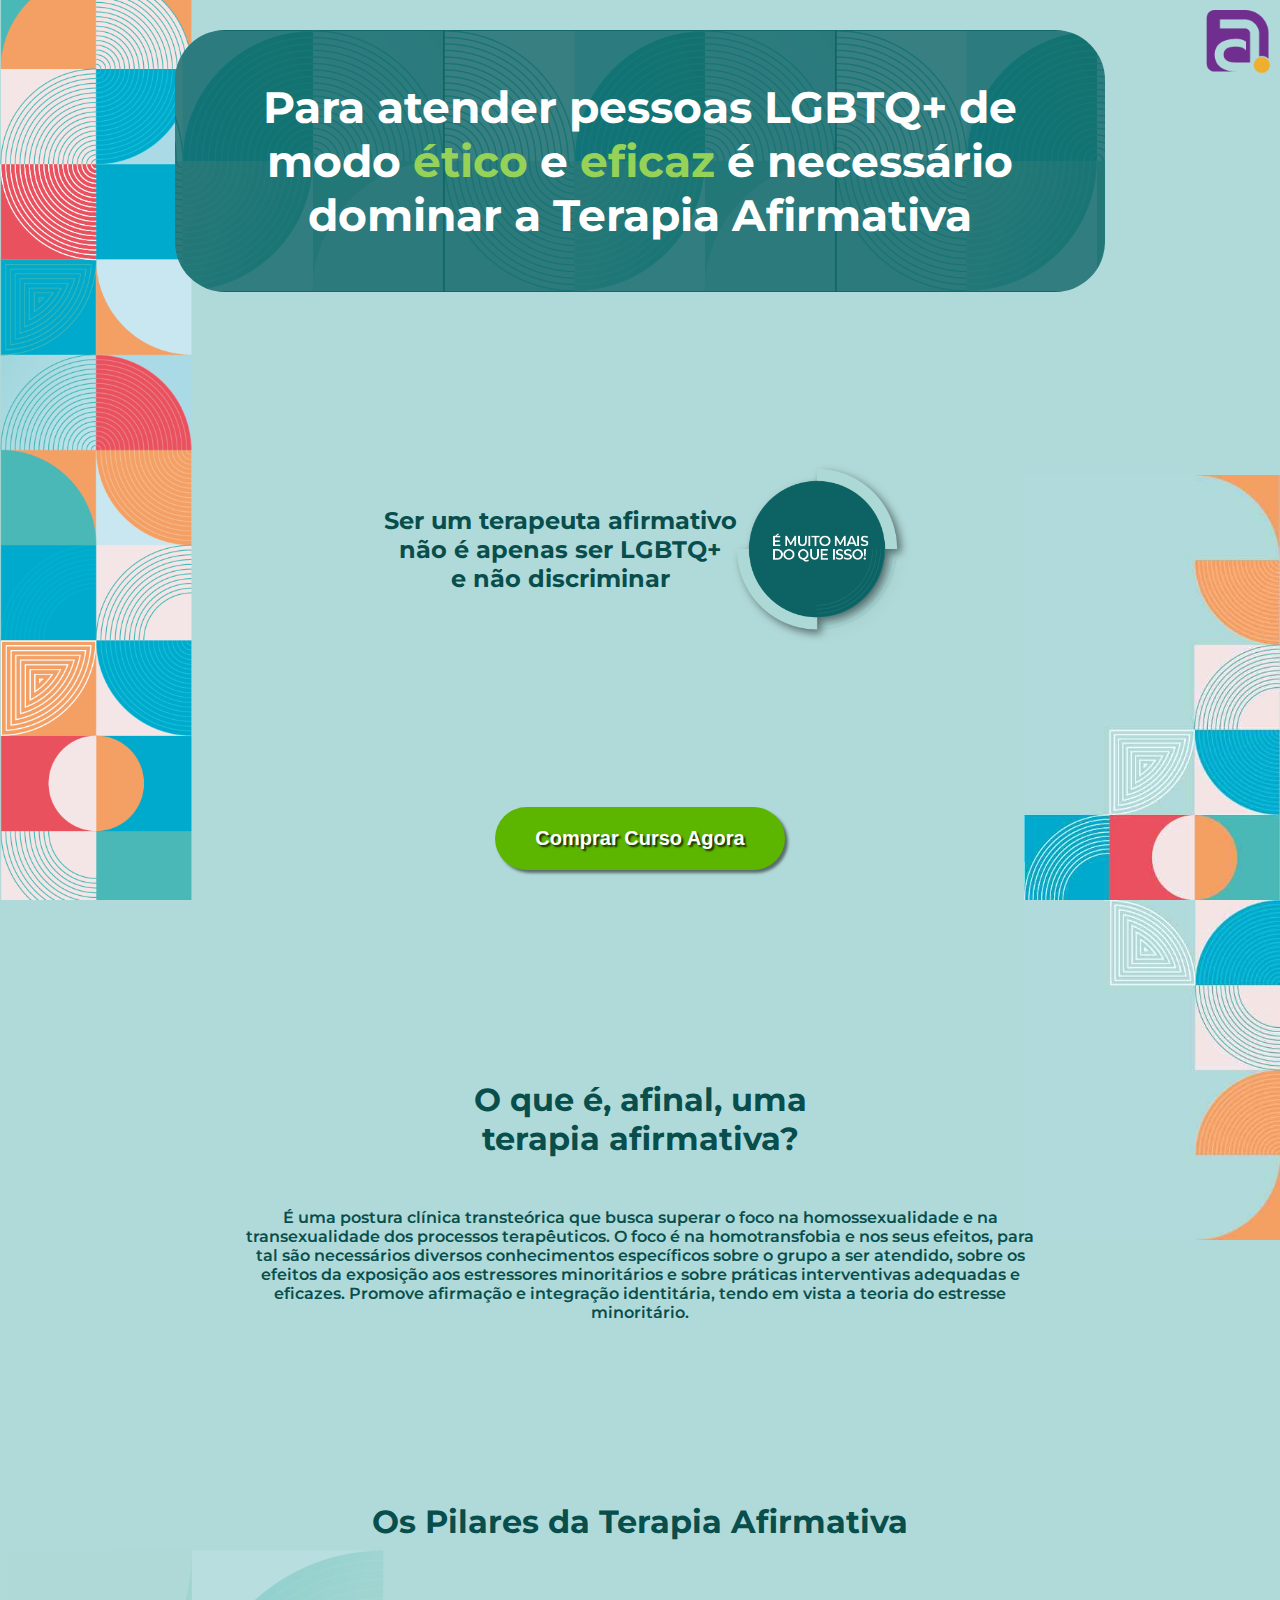
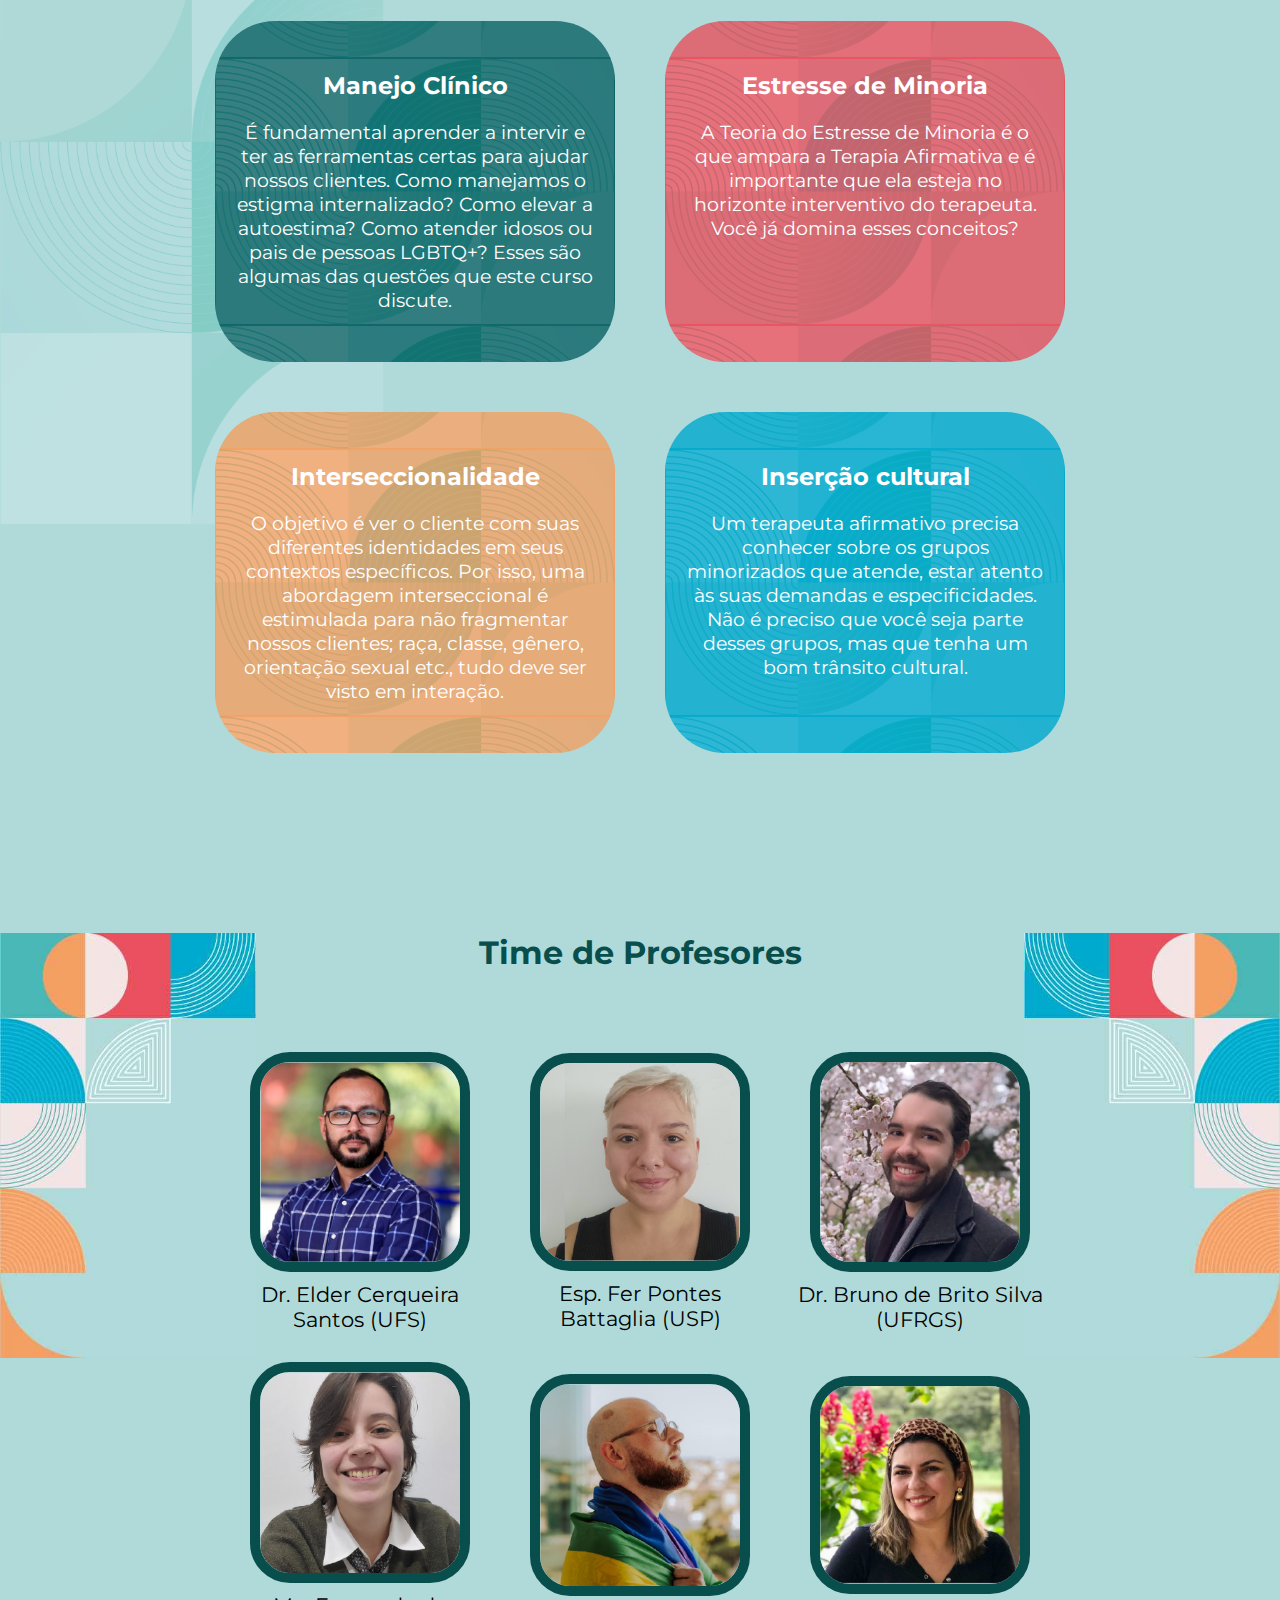
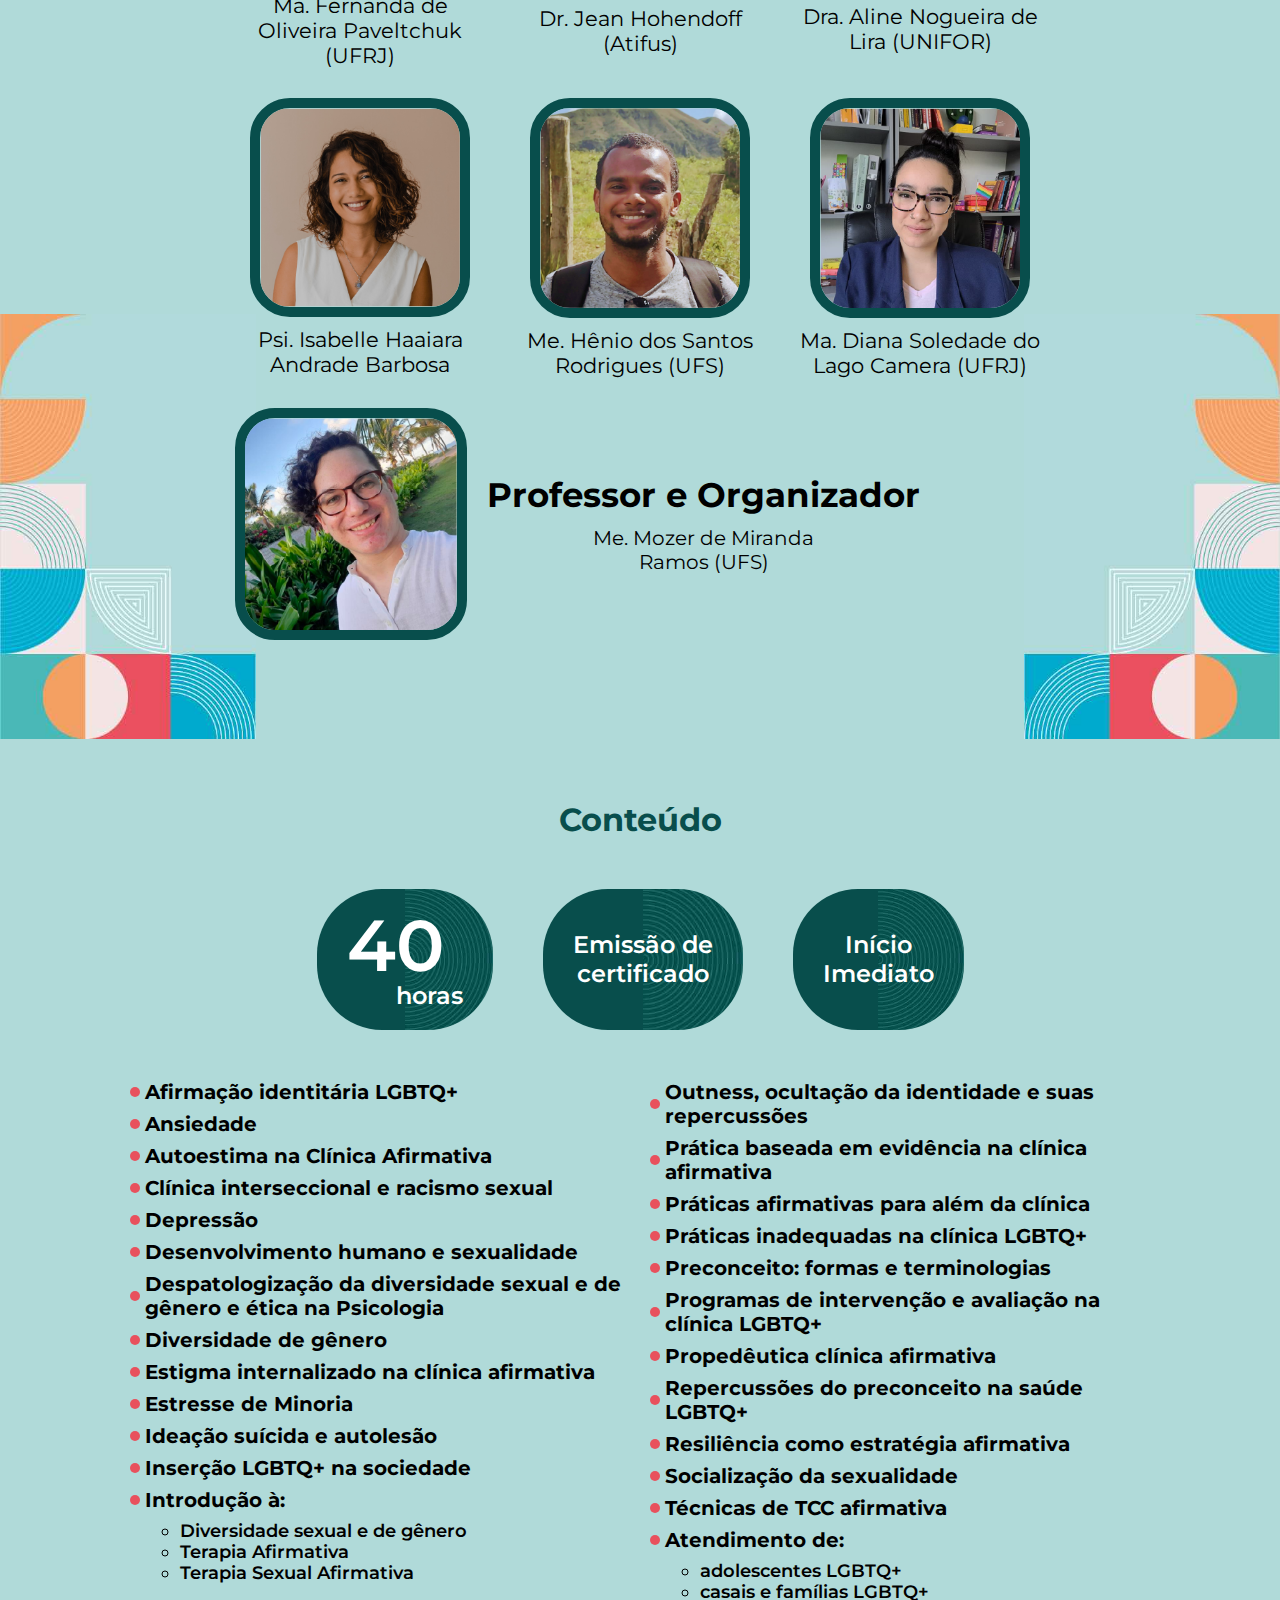
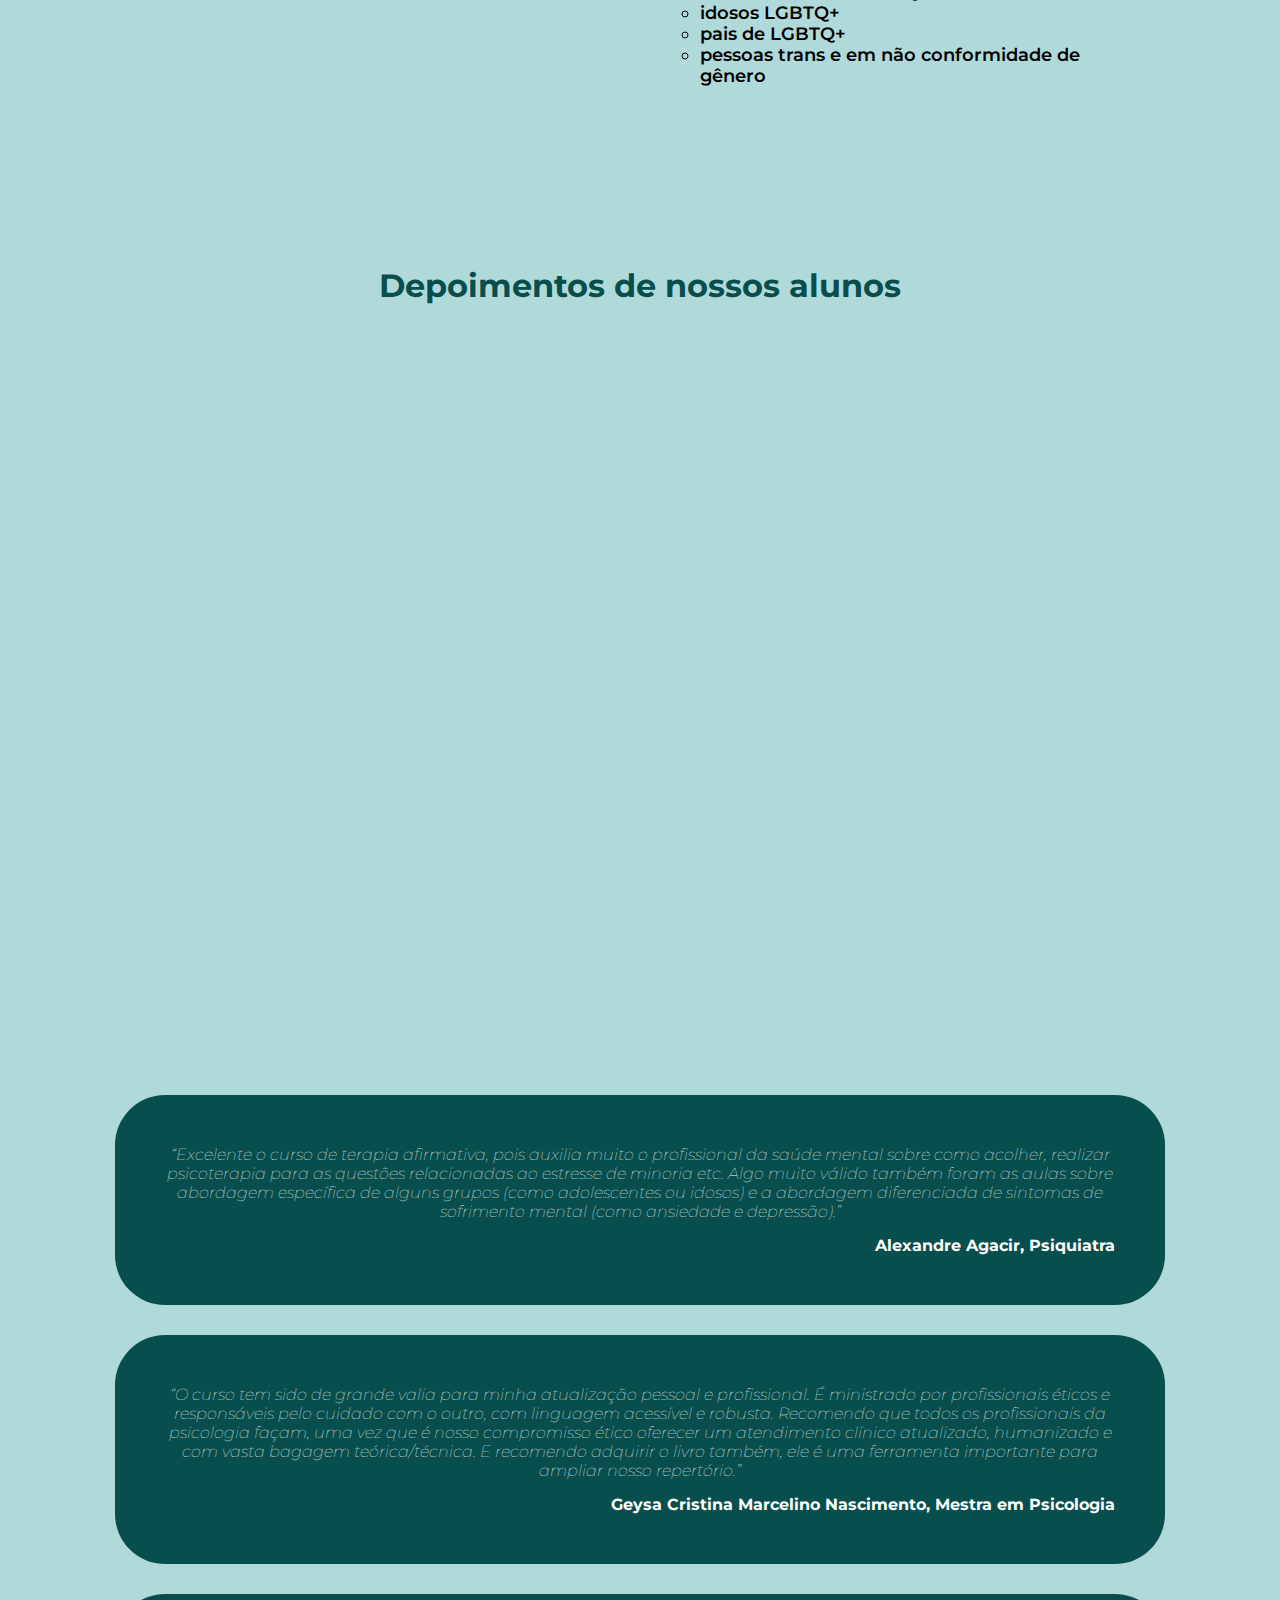
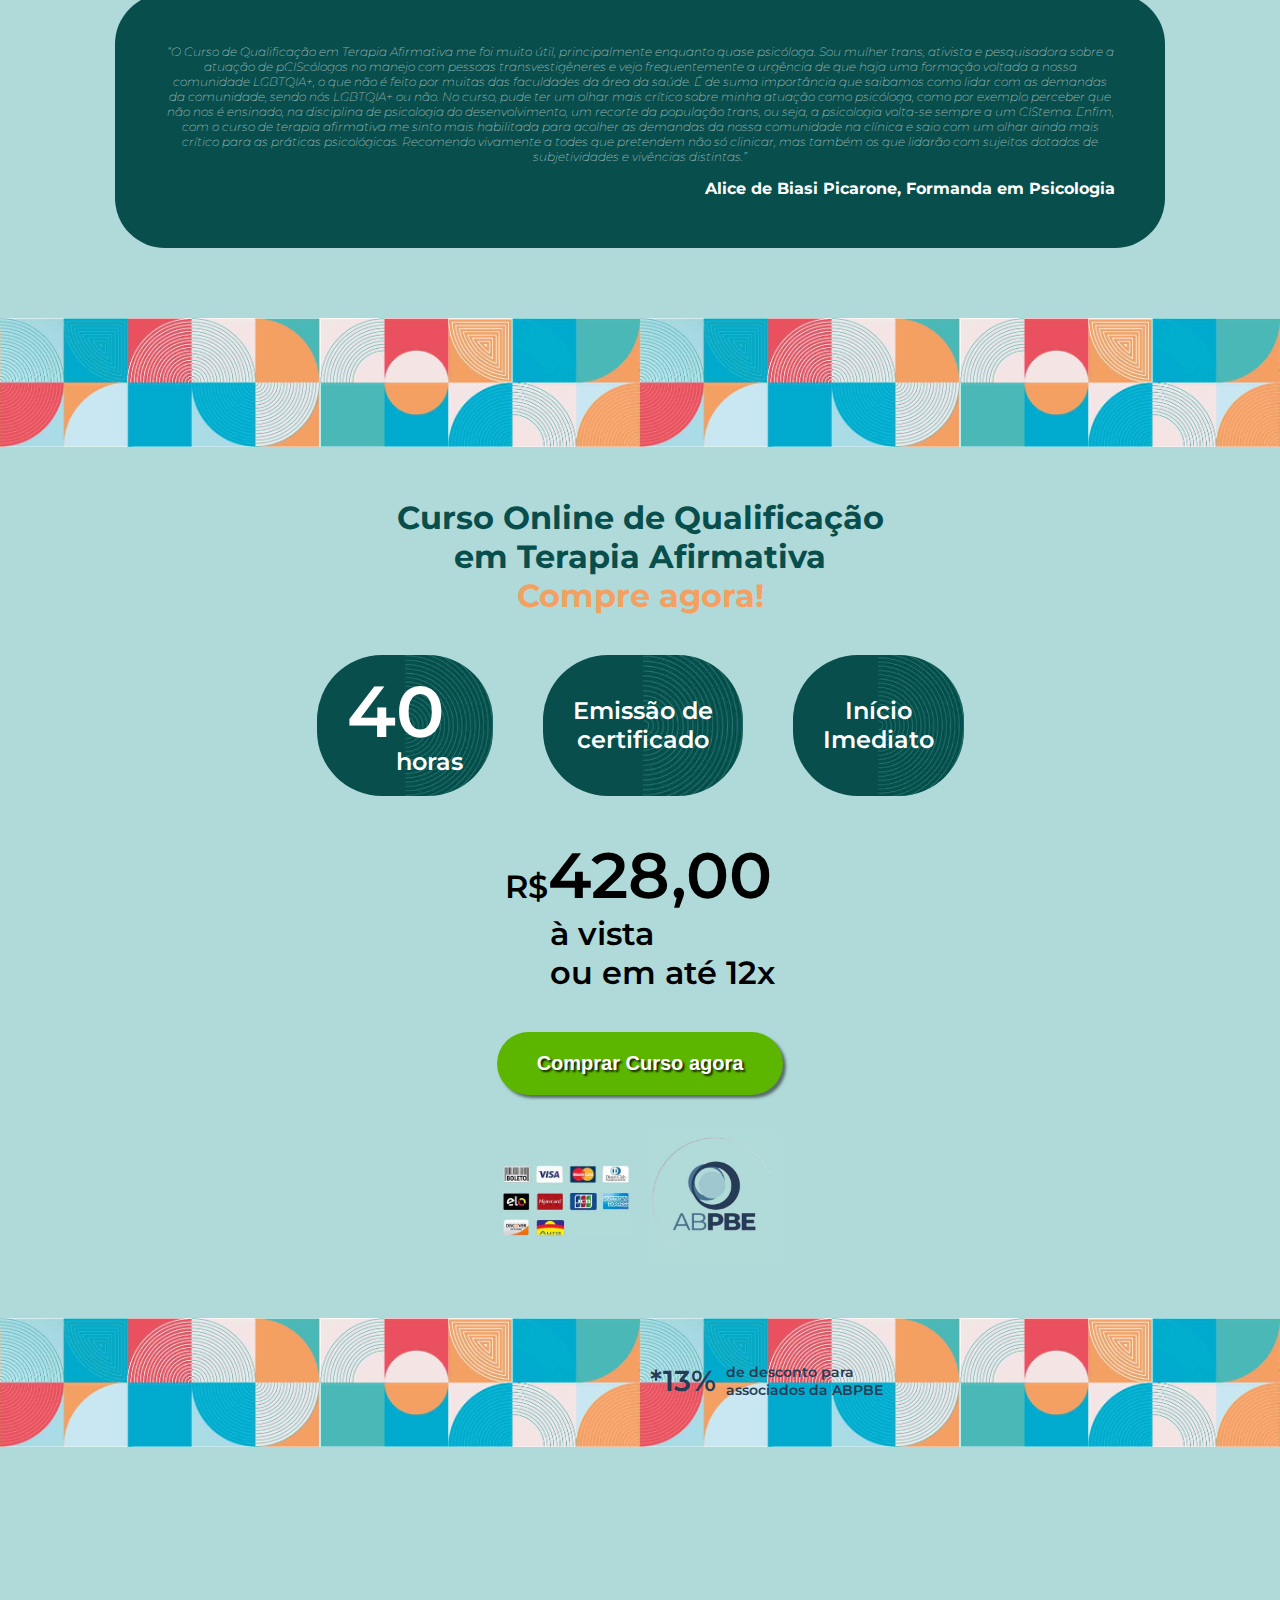
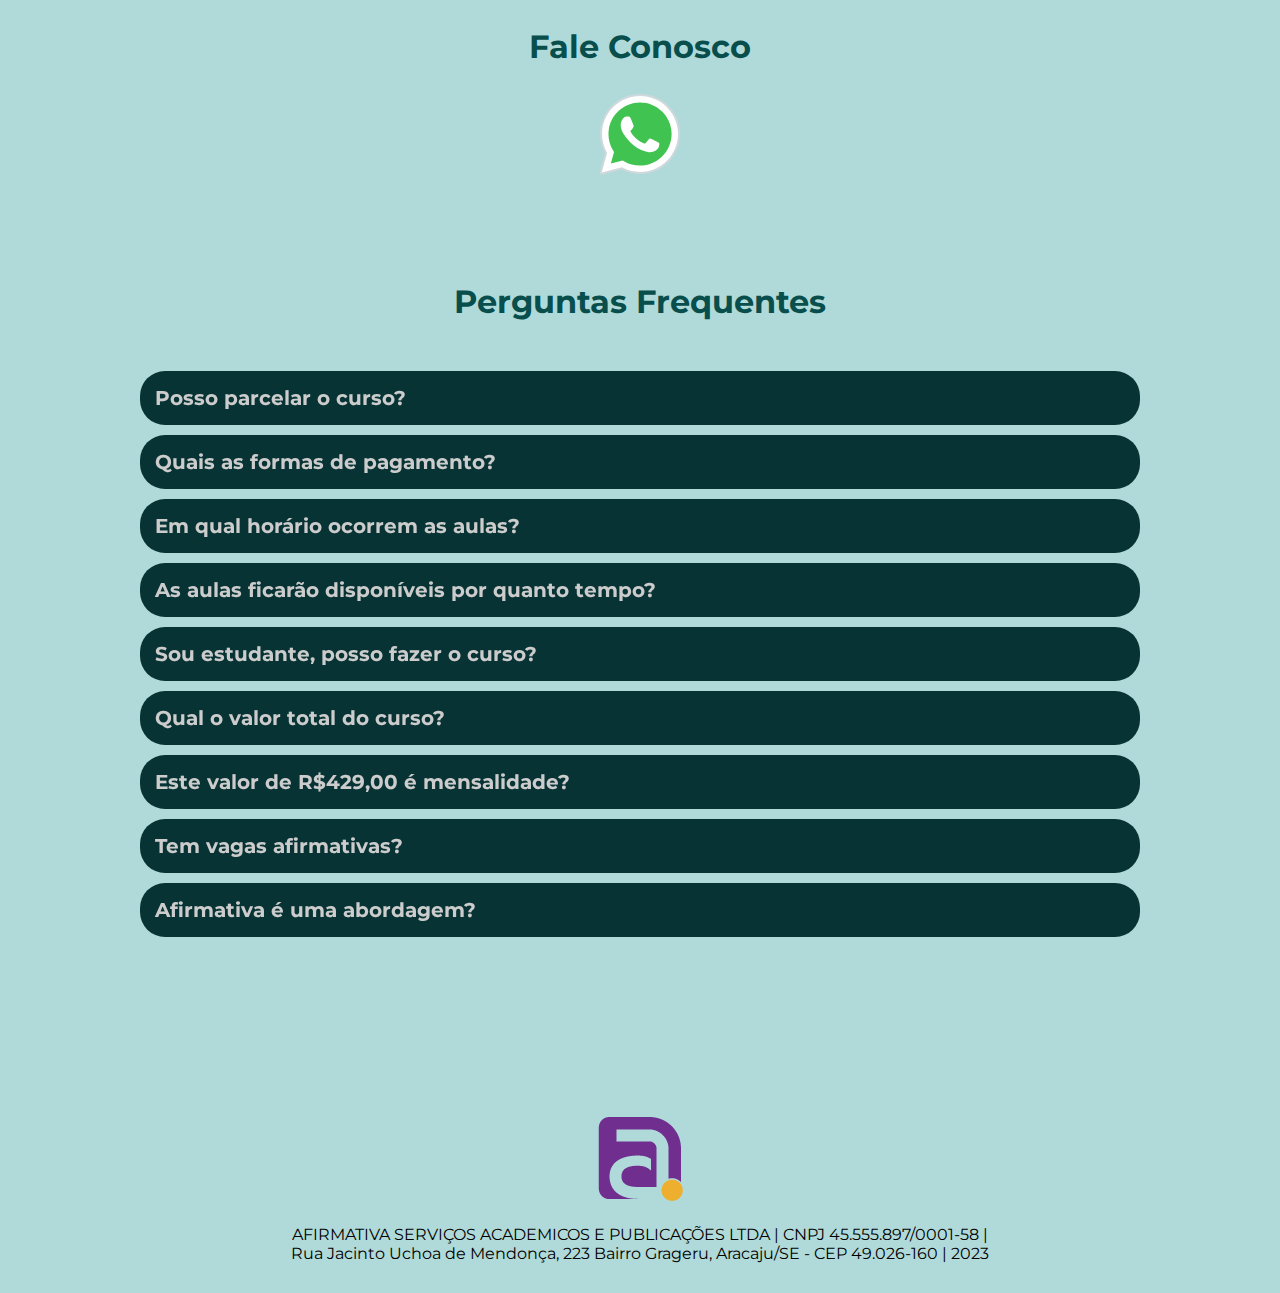
==== index.html @ 6e8caf1d "fru-frus e funcoes js" ====
<!DOCTYPE html>
<html lang="en">
<head>
    <meta charset="UTF-8">
    <meta http-equiv="X-UA-Compatible" content="IE=edge">
    <meta name="viewport" content="width=device-width, initial-scale=1.0">
    <link rel="stylesheet" href="style.css">
    <link rel="shortcut icon" href="images/logo/logo-afirmativa-roxo.png" type="image/x-icon">
    <title>Terapia Afirmativa LGBTQ+</title>
</head>
<body>
    <section id="section-01" class="centralized-section">
        <img src="images/logo/logo-afirmativa-amarelo.png" alt="logo da afirmativa" id="section-01__logo-afirmativa">
        <h1 id="section-01__header">
            Para atender pessoas LGBTQ+ de modo <span class="highlight-01">ético</span> e <span class="highlight-01">eficaz</span> é necessário dominar a Terapia Afirmativa
        </h1>
        <div id="section-01__div-subtitulo">
            <p>Ser um terapeuta afirmativo <br> não é apenas ser LGBTQ+ <br> e não discriminar</p>
            <img src="images/eh-muito-mais-que-isso.png" alt="é muito mais que isso">
        </div>
        <button class="button-01 clickable shaded-text" onclick="onClickComprarCurso()">Comprar Curso Agora</button>
        
    </section>

    <section id="section-02" class="centralized-section">
        <h2>O que é, afinal, uma <br> terapia afirmativa?</h2>
        <p>
            É uma postura clínica transteórica que busca superar o foco na homossexualidade e na transexualidade dos processos terapêuticos. O foco é na homotransfobia e nos seus efeitos, para tal são necessários diversos conhecimentos específicos sobre o grupo a ser atendido, sobre os efeitos da exposição aos estressores minoritários e sobre práticas interventivas adequadas e eficazes. Promove afirmação e integração identitária, tendo em vista a teoria do estresse minoritário.
        </p>
    </section>

    <section id="section-03" class="centralized-section">
        <h2>Os Pilares da Terapia Afirmativa</h2>
        <div id="section-03__grid">
            <div>
                <h3>Manejo Clínico</h3>
                <p>
                    É fundamental aprender a intervir e ter as ferramentas certas para ajudar nossos clientes. Como manejamos o estigma internalizado? Como elevar a autoestima? Como atender idosos ou pais de pessoas LGBTQ+? Esses são algumas das questões que este curso discute.
                </p>
            </div>
            <div>
                <h3>Estresse de Minoria</h3>
                <p>
                    A Teoria do Estresse de Minoria é o que ampara a Terapia Afirmativa e é importante que ela esteja no horizonte interventivo do terapeuta. Você já domina esses conceitos?
                </p>
            </div>
            <div>
                <h3>Interseccionalidade</h3>
                <p>
                    O objetivo é ver o cliente com suas diferentes identidades em seus contextos específicos. Por isso, uma abordagem interseccional é estimulada para não fragmentar nossos clientes; raça, classe, gênero, orientação sexual etc., tudo deve ser visto em interação.
                </p>
            </div>
            <div>
                <h3>Inserção cultural</h3>
                <p>
                    Um terapeuta afirmativo precisa conhecer sobre os grupos minorizados que atende, estar atento às suas demandas e especificidades. Não é preciso que você seja parte desses grupos, mas que tenha um bom trânsito cultural.
                </p>
            </div>
        </div>
    </section>

    <section id="section-04" class="centralized-section">
        <h2>Time de Profesores</h2>
        <div id="section-04__grid">
            <div class="section-04__grid-item">
                <img src="images/professores/ElderCerqueira.png" alt="Dr. Elder Cerqueira Santos (UFS)">
                <p>Dr. Elder Cerqueira Santos (UFS)</p>
            </div>
            <div class="section-04__grid-item">
                <img src="images/professores/FerPontes.png" alt="Esp. Fer Pontes Battaglia (USP)">
                <p>Esp. Fer Pontes Battaglia (USP)</p>
            </div>
            <div class="section-04__grid-item">
                <img src="images/professores/BrunoDeBrito.png" alt="Dr. Bruno de Brito Silva (UFRGS)">
                <p>Dr. Bruno de Brito Silva (UFRGS)</p>
            </div>
            <div class="section-04__grid-item">
                <img src="images/professores/FernandaDeOliveira.png" alt="Ma. Fernanda de Oliveira Paveltchuk (UFRJ)">
                <p>Ma. Fernanda de Oliveira Paveltchuk (UFRJ)</p>
            </div>
            <div class="section-04__grid-item">
                <img src="images/professores/JeanHohendoff.png" alt="Dr. Jean Hohendoff (Atifus)">
                <p>Dr. Jean Hohendoff (Atifus)</p>
            </div>
            <div class="section-04__grid-item">
                <img src="images/professores/AlineNogueira.png" alt="Dra. Aline Nogueira de Lira (UNIFOR)">
                <p>Dra. Aline Nogueira de Lira (UNIFOR)</p>
            </div>
            <div class="section-04__grid-item">
                <img src="images/professores/IsabelleHaaiara.png" alt="Psi. Isabelle Haaiara
                Andrade Barbosa">
                <p>Psi. Isabelle Haaiara
                    Andrade Barbosa</p>
            </div>
            <div class="section-04__grid-item">
                <img src="images/professores/HênioDosSantos.png" alt="Me. Hênio dos Santos Rodrigues (UFS)">
                <p>Me. Hênio dos Santos Rodrigues (UFS)</p>
            </div>
            <div class="section-04__grid-item">
                <img src="images/professores/DianaSoledade.png" alt="Ma. Diana Soledade do Lago Camera (UFRJ)">
                <p>Ma. Diana Soledade do Lago Camera (UFRJ)</p>
            </div>
            <div id="section-04__grid-item-mozer">
                <img src="images/professores/MozerDeMiranda.png" alt="Me. Mozer de Miranda Ramos (UFS)" class="clickable" onclick="redirectMozer()">
                <div>
                    <p>Professor e Organizador</p>
                    <p>Me. Mozer de Miranda <br> Ramos (UFS)</p>
                </div>
            </div>
        </div>
    </section>

    <section id="section-05" class="centralized-section">
        <h2>Conteúdo</h2>
        <div class="div_cards_conteudo2">
            <div>
                <p class="highlight-04">40</p>
                <p>&nbsp&nbsp&nbsp&nbsp&nbsp&nbsp horas</p>
            </div>
            <div>
                <p>Emissão de <br> certificado</p>
            </div>
            <div>
                <p>Início <br> Imediato</p>
            </div>
        </div>
        <div id="section-05__div_list">
            <ul>
                <li><div class="disc-list"></div>Afirmação identitária LGBTQ+</li>
                <li><div class="disc-list"></div>Ansiedade</li>
                <li><div class="disc-list"></div>Autoestima na Clínica Afirmativa</li>
                <li><div class="disc-list"></div>Clínica interseccional e racismo sexual</li>
                <li><div class="disc-list"></div>Depressão</li>
                <li><div class="disc-list"></div>Desenvolvimento humano e sexualidade</li>
                <li><div class="disc-list"></div>Despatologização da diversidade sexual e de gênero e ética na Psicologia</li>
                <li><div class="disc-list"></div>Diversidade de gênero</li>
                <li><div class="disc-list"></div>Estigma internalizado na clínica afirmativa</li>
                <li><div class="disc-list"></div>Estresse de Minoria</li>
                <li><div class="disc-list"></div>Ideação suícida e autolesão</li>
                <li><div class="disc-list"></div>Inserção LGBTQ+ na sociedade</li>
                <li><div class="disc-list"></div><p>Introdução à:</p></li>
                <ul>
                    <li>Diversidade sexual e de gênero</li>
                    <li>Terapia Afirmativa</li>
                    <li>Terapia Sexual Afirmativa</li>
                </ul>
            </ul>
            <ul>
                <li><div class="disc-list"></div>Outness, ocultação da identidade e suas repercussões</li>
                <li><div class="disc-list"></div>Prática baseada em evidência na clínica afirmativa</li>
                <li><div class="disc-list"></div>Práticas afirmativas para além da clínica</li>
                <li><div class="disc-list"></div>Práticas inadequadas na clínica LGBTQ+</li>
                <li><div class="disc-list"></div>Preconceito: formas e terminologias</li>
                <li><div class="disc-list"></div>Programas de intervenção e avaliação na clínica LGBTQ+</li>
                <li><div class="disc-list"></div>Propedêutica clínica afirmativa</li>
                <li><div class="disc-list"></div>Repercussões do preconceito na saúde LGBTQ+</li>
                <li><div class="disc-list"></div>Resiliência como estratégia afirmativa</li>
                <li><div class="disc-list"></div>Socialização da sexualidade</li>
                <li><div class="disc-list"></div>Técnicas de TCC afirmativa</li>
                <li><div class="disc-list"></div><p>Atendimento de:</p></li>
                <ul>
                    <li>adolescentes LGBTQ+</li>
                    <li>casais e famílias LGBTQ+</li>
                    <li>idosos LGBTQ+</li>
                    <li>pais de LGBTQ+</li>
                    <li>pessoas trans e em não conformidade de gênero</li>
                </ul>
            </ul>
        </div>
    </section>

    <section id="section-06" class="centralized-section">
        <h2>Depoimentos de nossos alunos</h2>
        <div id="section-06__grid-iframes">
            <iframe src="https://www.youtube.com/embed/RSrTi232EjM" title="YouTube video player" frameborder="0" allow="accelerometer; autoplay; clipboard-write; encrypted-media; gyroscope; picture-in-picture; web-share" allowfullscreen></iframe>
            <iframe src="https://www.youtube.com/embed/RSrTi232EjM" title="YouTube video player" frameborder="0" allow="accelerometer; autoplay; clipboard-write; encrypted-media; gyroscope; picture-in-picture; web-share" allowfullscreen></iframe>
            <iframe src="https://www.youtube.com/embed/RSrTi232EjM" title="YouTube video player" frameborder="0" allow="accelerometer; autoplay; clipboard-write; encrypted-media; gyroscope; picture-in-picture; web-share" allowfullscreen></iframe>
            <iframe src="https://www.youtube.com/embed/RSrTi232EjM" title="YouTube video player" frameborder="0" allow="accelerometer; autoplay; clipboard-write; encrypted-media; gyroscope; picture-in-picture; web-share" allowfullscreen></iframe>
        </div>
        <div id="secton-06__container-relatos">
            <div>
                <p class="italic">
                    “Excelente o curso de terapia afirmativa, pois auxilia muito o profissional da saúde mental sobre como acolher, realizar psicoterapia para as questões relacionadas ao estresse de minoria etc. Algo muito válido também foram as aulas sobre abordagem específica de alguns grupos (como adolescentes ou idosos) e a abordagem diferenciada de sintomas de sofrimento mental (como ansiedade e depressão).”
                </p>
                <p>Alexandre Agacir, Psiquiatra</p>
            </div>
            <div>
                <p class="italic">
                    “O curso tem sido de grande valia para minha atualização pessoal e profissional. É ministrado por profissionais éticos e responsáveis pelo cuidado com o outro, com linguagem acessível e robusta. Recomendo que todos os profissionais da psicologia façam, uma vez que é nosso compromisso ético oferecer um atendimento clínico atualizado, humanizado e com vasta bagagem teórica/técnica. E recomendo adquirir o livro também, ele é uma ferramenta importante para ampliar nosso repertório.”
                </p>
                <p>Geysa Cristina Marcelino Nascimento, Mestra em Psicologia</p>
            </div>
            <div>
                <p class="italic">
                    “O Curso de Qualificação em Terapia Afirmativa me foi muito útil, principalmente enquanto quase psicóloga. Sou mulher trans, ativista e pesquisadora sobre a atuação de pCIScólogos no manejo com pessoas transvestigêneres e vejo frequentemente a urgência de que haja uma formação voltada a nossa comunidade LGBTQIA+, o que não é feito por muitas das faculdades da área da saúde. É de suma importância que saibamos como lidar com as demandas da comunidade, sendo nós LGBTQIA+ ou não. No curso, pude ter um olhar mais crítico sobre minha atuação como psicóloga, como por exemplo perceber que não nos é ensinado, na disciplina de psicologia do desenvolvimento, um recorte da população trans, ou seja, a psicologia volta-se sempre a um CIStema. Enfim, com o curso de terapia afirmativa me sinto mais habilitada para acolher as demandas da nossa comunidade na clínica e saio com um olhar ainda mais crítico para as práticas psicológicas. Recomendo vivamente a todes que pretendem não só clinicar, mas também os que lidarão com sujeitos dotados de subjetividades e vivências distintas.”
                </p>
                <p>Alice de Biasi Picarone, Formanda em Psicologia</p>
            </div>
            
        </div>
        <div>
        </div>
    </section>

    <section id="section-comprar" class="centralized-section">
        <h2>Curso Online de Qualificação <br> em Terapia Afirmativa <br> <span class="highlight-02">Compre agora!</span></h2>
        <div class="div_cards_conteudo2">
            <div>
                <p class="highlight-04">40</p>
                <p>&nbsp&nbsp&nbsp&nbsp&nbsp&nbsp horas</p>
            </div>
            <div>
                <p>Emissão de <br> certificado</p>
            </div>
            <div>
                <p>Início <br> Imediato</p>
            </div>
        </div>
        <div id="section-comprar__div-preco">
            <p>R$<span class="highlight-03">428,00</span></p>
            <p>&nbsp&nbsp&nbsp&nbsp à vista <br> &nbsp&nbsp&nbsp&nbsp ou em até 12x</p>
        </div>
        <button class="button-01 clickable shaded-text">Comprar Curso agora</button>
        <div id="section-comprar_div-images">
            <img src="images/cartoes-jpg.jpg" alt="boleto, visa, mastercard, diners, elo, hipercard, jbc, american express, discover e aura aceitos">
            <div>
                <img src="images/abpbe-jpg.jpg" alt="13% de deconto para associados da ABPBE">
                <div>
                    <p class="highlight-03">*13%</p>
                    <p>de desconto para <br> associados da ABPBE</p>
                </div>
            </div>
        </div>
    </section>

    <section id="section-08" class="centralized-section">
        <div id="section-08__div-fale-conosco">
            <h2>Fale Conosco</h2>
            <img src="images/whatsapp-logo-svg.svg" alt="fale conosco pelo whatsapp" id="icone-wpp" class="clickable" onclick="redirecionarWpp()">
        </div>
        <div id="section-08__div-perguntas-frequentes">
            <h2>Perguntas Frequentes</h2>
            <div class="pergunta-frequente" id="q00" onclick="toggleQuestion('q00')">
                <h3>Posso parcelar o curso?</h3>
                <p>Sim! O curso pode ser parcelado em até 12x. Se tiver alguma dificuldade, fale conosco!</p>
            </div>
            <div class="pergunta-frequente" id="q01" onclick="toggleQuestion('q01')">
                <h3>Quais as formas de pagamento?</h3>
                <p>Você pode pagar via PIX, boleto ou cartão de crédito.</p>
            </div>
            <div class="pergunta-frequente" id="q02" onclick="toggleQuestion('q02')">
                <h3>Em qual horário ocorrem as aulas?</h3>
                <p>As aulas são assíncronas. Ou seja, elas ficarão gravadas e disponíveis na plataforma para que você possa assistir de acordo com sua disponibilidade.</p>
            </div>
            <div class="pergunta-frequente" id="q03" onclick="toggleQuestion('q03')">
                <h3>As aulas ficarão disponíveis por quanto tempo?</h3>
                <p>O curso ficará disponível por 1 ano!</p>
            </div>
            <div class="pergunta-frequente" id="q04" onclick="toggleQuestion('q04')">
                <h3>Sou estudante, posso fazer o curso?</h3>
                <p>Com certeza! Nunca é cedo para se aproximar. O curso é indicado para estudantes e profissionais de Psicologia</p>
            </div>
            <div class="pergunta-frequente" id="q05" onclick="toggleQuestion('q05')">
                <h3>Qual o valor total do curso?</h3>
                <p>À vista, o curso custa apenas R$ 429,00.</p>
            </div>
            <div class="pergunta-frequente" id="q06" onclick="toggleQuestion('q06')">
                <h3>Este valor de R$429,00 é mensalidade?</h3>
                <p>Não, por este valor você já recebe acesso ao curso por 1 ano.</p>
            </div>
            <div class="pergunta-frequente" id="q07" onclick="toggleQuestion('q07')">
                <h3>Tem vagas afirmativas?</h3>
                <p>Sim, é um compromisso nosso. Repetidamente iremos disponibilizar seleções para estudantes de baixa renda, LGBTQ+, negras e indígenas e de microcidades. Indicamos que nos acompanhe no Instagram para ter acesso a essas informações <a href="https://instagram.com/afirmativa" target="_blank" rel="nofollow">(@_afirmativa)</a>.</p>
            </div>
            <div class="pergunta-frequente" id="q08" onclick="toggleQuestion('q08')">
                <h3>Afirmativa é uma abordagem?</h3>
                <p>Não. É uma postura clínica transteórica que busca superar o foco na homossexualidade e na transexualidade dos processos terapêuticos.</p>
            </div>
        </div>
    </section>

    <section id="section-09">
        <a href="https://instagram.com/afirmativa" target="_blank" rel="nofollow" class="clickable"><img src="images/logo/logo-afirmativa-amarelo.png" alt="logo da afirmativa"></a> 
        <p>
            AFIRMATIVA SERVIÇOS ACADEMICOS E PUBLICAÇÕES LTDA | CNPJ 45.555.897/0001-58 | <br> Rua Jacinto Uchoa de Mendonça, 223 Bairro Grageru, Aracaju/SE - CEP 49.026-160 | 2023
        </p>
    </section>

    <script src="script.js"></script>
</body>
</html>
---- style.css ----
@charset "UTF-8";

@import url('https://fonts.googleapis.com/css2?family=Montserrat:ital,wght@0,200;0,400;0,600;0,700;0,900;1,200;1,400;1,600;1,700;1,900&display=swap');

:root{
    --var-background-color: #B0DAD9;
    --var-color-01: #0D6364;
    --var-color-02: #084E4C;
    --var-color-03: #95D257;
    --var-color-04: #01A9CD;
    --var-color-05: #F4A062;
    --var-color-06: #E8515D;
    --var-color-07: #FFFFFF;
    --var-color-08: #49BAB8;
    --var-color-09: #96DAD9;

    --var-max-width: 1400px;

    --sections-gap: 180px;

    --transition-time: 0.1s;

    --shadow-color-01: rgba(0,0,0,0.8);
    --shadow-color-02: rgba(0,0,0,0.5);
    
    font-family: "Montserrat", sans-serif;
}

*{
    margin: 0px;
    padding: 0px;
    text-decoration: none;
    border: none;
}

a{
    color: var(--var-color-04);
}

.highlight-01{
    color: var(--var-color-03)
}
.highlight-02{
    color: var(--var-color-05)
}
.highlight-03{
    font-size: 2.0em;
}
.highlight-04{
    font-size: 3.0em;
}

.centralized-section{
    max-width: var(--var-max-width);
    margin: auto;
}

.button-01{
    background-color: #5CB600;
    padding: 20px 40px;
    border-radius: 40px;
    box-shadow: 3px 3px 3px var(--shadow-color-02);
    color: white;
    font-weight: bold;
    font-size: 1.25em;
}

.clickable{
    cursor: pointer;
    transition: filter var(--transition-time), transform var(--transition-time);
}
.clickable:hover{
    filter: brightness(120%);
    transform: scale(1.05);
}

.shaded-text{
    text-shadow: 2px 2px 2px var(--shadow-color-01);
}

.italic{
    font-style: italic;
    font-weight: 100;
}

body{
    background-color: var(--var-background-color);
}

h2{
    color: var(--var-color-02);
    font-size: 2.0em;
    text-align: center;
}

h3{
    font-weight: bold;
    font-size: 1.5em;
}


/* 
########## ESTILOS DA SECTION 01 ############################################################
*/

#section-01{
    position: relative;
    left: 0px;
    right: 0px;
    background-image: url(images/ativo-agrupado-5.png), url(images/bloco-canto-bd.jpg);
    background-position: center left, bottom right;
    background-size: 15%, 20%;
    background-repeat: repeat-y, no-repeat;
    display: flex;
    flex-direction: column;
    justify-content: space-between;
    align-items: center;
    padding: 30px 0px;
    height: 100vh;
    max-height: calc(100vh - 60px);
}

#section-01__logo-afirmativa{
    width: 64px;
    position: absolute;
    top: 10px;
    right: 10px;
    z-index: 1;
}
@media (max-width: 1100px) {
    #section-01__logo-afirmativa{
        display: none;
    }
}

#section-01__header{
    background: var(--var-color-01) url(images/ativo-55657.png) repeat center;
    background-size: contain;
    max-width: 830px;
    border-radius: 50px;
    padding: 50px;
    color: white;
    font-size: 2.75em;
    font-weight: bold;
    text-align: center;
}

#section-01__div-subtitulo{
    display: flex;
    justify-content: center;
    align-items: center;
    width: 100%;
    color: var(--var-color-02);
    font-size: 1.5em;
    font-weight: bold;
    text-align: center;
}
#section-01__div-subtitulo > img{
    width: 30%;
    max-width: 160px;
    -webkit-filter: drop-shadow(4px 4px 4px var(--shadow-color-02));
    filter: drop-shadow(4px 4px 4px var(--shadow-color-02));
}


/* 
########## ESTILOS DA SECTION 02 ############################################################
*/

#section-02{
    padding-top: var(--sections-gap);
    background-image: url(images/bloco-canto-cd-cortado.jpg);
    background-position: top right;
    background-size: 20%;
    background-repeat: no-repeat;
    display: flex;
    flex-direction: column;
    align-items: center;
    gap: 50px;
}

#section-02 > p{
    max-width: 800px;
    color: var(--var-color-02);
    font-weight: 600;
    text-align: center;
}


/* 
########## ESTILOS DA SECTION 03 ############################################################
*/

#section-03{
    background: url(images/texturas/textura-fundo-02.png) no-repeat left center;
    background-size: 30%;
    padding-top: var(--sections-gap);
    display: flex;
    flex-direction: column;
    gap: 80px
}

#section-03__grid{
    display: grid;
    grid-template-columns: 400px 400px;
    justify-content: center;
    gap: 50px;
}

#section-03__grid > div{
    background: url(images/texturas/textura-fundo-01.png) repeat center;
    background-size: contain;
    display: flex;
    flex-direction: column;
    gap: 20px;
    padding: 50px 20px;
    border-radius: 60px;
    color: white;
    text-align: center;
}

#section-03__grid > div > p{
    font-size: 1.2em;
}

#section-03__grid > div:nth-child(1){background-color: var(--var-color-01);}
#section-03__grid > div:nth-child(2){background-color: var(--var-color-06);}
#section-03__grid > div:nth-child(3){background-color: var(--var-color-05);}
#section-03__grid > div:nth-child(4){background-color: var(--var-color-04);}


/* 
########## ESTILOS DA SECTION 04 ############################################################
*/

#section-04{
    background-image: url(images/bloco-canto-ce.jpg), url(images/bloco-canto-be.jpg), url(images/bloco-canto-cd.jpg), url(images/bloco-canto-bd.jpg);
    background-repeat: no-repeat;
    background-position: top left, bottom left, top right, bottom right;
    background-size: 20%;
    margin-top: var(--sections-gap);
    padding-bottom: 100px;
    display: flex;
    flex-direction: column;
    gap: 80px
}

#section-04__grid{
    display: grid;
    grid-template-columns: 250px 250px 250px;
    justify-content: center;
    gap: 30px 30px;
}

.section-04__grid-item{
    display: flex;
    flex-direction: column;
    justify-content: center;
    align-items: center;
    gap: 10px;
    border-radius: 40px;
    color: black;
    font-size: 1.3em;
    text-align: center;
    /* font-weight: bold; */
}
.section-04__grid-item > img{
    max-width: 200px;
    border-radius: 40px;
    border: 10px solid var(--var-color-02);
}

#section-04__grid-item-mozer{
    display: flex;
    align-items: center;
    gap: 20px;
    grid-column-start: 1; 
    grid-column-end: 4;
}
#section-04__grid-item-mozer > img{
    max-width: 212px; /* 256px || 212px */
    border-radius: 40px;
    border: 10px solid var(--var-color-02);
}
#section-04__grid-item-mozer > img:hover{
    cursor: pointer;
}
#section-04__grid-item-mozer > div{
    display: flex;
    flex-direction: column;
    gap: 10px;
    text-align: center;
}
#section-04__grid-item-mozer p:nth-child(1){
    font-size: 2.15em;
    font-weight: bold;
}
#section-04__grid-item-mozer p:nth-child(2){
    font-size: 1.25em;
}


/* 
########## ESTILOS DA SECTION 05 ############################################################
*/

#section-05{
    padding-top: 60px;
    display: flex;
    flex-direction: column;
    align-items: center;
    gap: 50px
}

.div_cards_conteudo2{
    display: flex;
    justify-items: center;
    gap: 50px;
}
.div_cards_conteudo2 > div{
    background: var(--var-color-02) url(images/texturas/textura-pequena-01.jpg) no-repeat center right;
    background-size: 50%;
    border-radius: 65px;
    display: flex;
    flex-direction: column;
    justify-content: center;
    padding: 20px 30px;
    color: white;
    font-size: 1.5em;
    font-weight: 600;
    text-align: center;
}
.div_cards_conteudo2 > div:nth-child(1) > p:nth-child(1){
    line-height: 1.0em;
    text-align: left;
}

#section-05__div_list{
    display: flex;
    justify-content: center;
    gap: 20px;
}

#section-05__div_list > ul{
    display: flex;
    flex-direction: column;
    gap: 8px;
    list-style-type: none;
    max-width: 500px;
}

#section-05__div_list > ul > li{
    display: flex;
    align-items: center;
    gap: 5px;
    font-size: 1.25em;
    font-weight: bold;
}

.disc-list{
    min-width: 10px;
    height: 10px;
    border-radius: 999px;
    background-color: var(--var-color-06);
}

#section-05__div_list > ul{
    list-style-type: circle;
}
#section-05__div_list > ul > ul > li{
    margin-left: 50px;
    font-size: 1.1em;
    font-weight: 600;
}


/* 
########## ESTILOS DA SECTION 06 ############################################################
*/

#section-06{
    padding-top: var(--sections-gap);
    display: flex;
    flex-direction: column;
    gap: 70px;
}

#section-06__grid-iframes{
    display: grid;
    grid-template-columns: 500px 500px;
    justify-content: center;
    gap: 50px;
}
#section-06__grid-iframes > iframe{
    width: 500px;
    height: 300px;
}

#secton-06__container-relatos{
    display: flex;
    flex-direction: column;
    align-items: center;
    gap: 30px;
}

#secton-06__container-relatos > div{
    background-color: var(--var-color-02);
    border-radius: 50px;
    padding: 50px;
    max-width: 950px;
    color: white;
    text-align: center;
}
#secton-06__container-relatos > div > p:nth-child(2){
    margin-top: 15px;
    text-align: right;
    font-weight: bold;
}

#secton-06__container-relatos > div:nth-child(3) > p:nth-child(1){
    font-size: 0.75em;
}


/* 
########## ESTILOS DA SECTION COMPRAR (06) ############################################################
*/

#section-comprar{
    background: url(images/ativo-agrupado-5-horizontal-jpg.jpg) repeat-x center top, url(images/ativo-agrupado-5-horizontal-jpg.jpg) repeat-x center bottom;
    background-size: 50%;
    padding: var(--sections-gap) 0px;
    display: flex;
    flex-direction: column;
    align-items: center;
    gap: 40px;
}

#section-comprar__div-preco{
    display: flex;
    flex-direction: column;
    align-items: flex-start;
    font-size: 2.0em;
    font-weight: 600;
}

#section-comprar_div-images{
    display: flex;
    justify-content: center;
    align-items: center;
    gap: 20px;
}
#section-comprar_div-images img{
    max-width: 128px;
}

#section-comprar_div-images > div > div{
    position: absolute;
    margin-top: -25px;
    display: flex;
    gap: 10px;
    align-self: flex-end;
    font-size: 0.9em;
    font-weight: 600;
    color: #263b56;
}


/* 
########## ESTILOS DA SECTION COMPRAR (06) ############################################################
*/

#section-08{
    padding-top: var(--sections-gap);
    display: flex;
    flex-direction: column;
    align-items: center;
    gap: 100px;
}

#section-08__div-fale-conosco{
    display: flex;
    flex-direction: column;
    align-items: center;
    gap: 20px;
}
#icone-wpp{
    width: 96px;
}

#section-08__div-perguntas-frequentes{
    display: flex;
    flex-direction: column;
    gap: 10px;
    width: 100%;
    max-width: 1000px;
    color: white;
}

#section-08__div-perguntas-frequentes > h2{
    margin-bottom: 40px;
}

#section-08__div-perguntas-frequentes > div{
    background-color: #0a4041;
    border-radius: 25px;
    padding: 15px;
    display: flex;
    flex-direction: column;
    gap: 10px;
    filter: brightness(80%);
    transition: filter var(--transition-time);
}
#section-08__div-perguntas-frequentes > div:hover{
    filter: brightness(110%);
    cursor: pointer;
}

#section-08__div-perguntas-frequentes > div.active{
    filter: brightness(100%);
}

#section-08__div-perguntas-frequentes > div > h3{
    font-size: 1.25em;
}

#section-08__div-perguntas-frequentes > div > p{
    display: none;
}

#section-08__div-perguntas-frequentes > div.active > p{
    display: block;
}


/* 
########## ESTILOS DA SECTION COMPRAR (06) ############################################################
*/

#section-09{
    padding-top: var(--sections-gap);
    display: flex;
    flex-direction: column;
    align-items: center;
    gap: 20px;
    padding-bottom: 30px;
}
#section-09 > p{
    max-width: 800px;
    text-align: center;
}
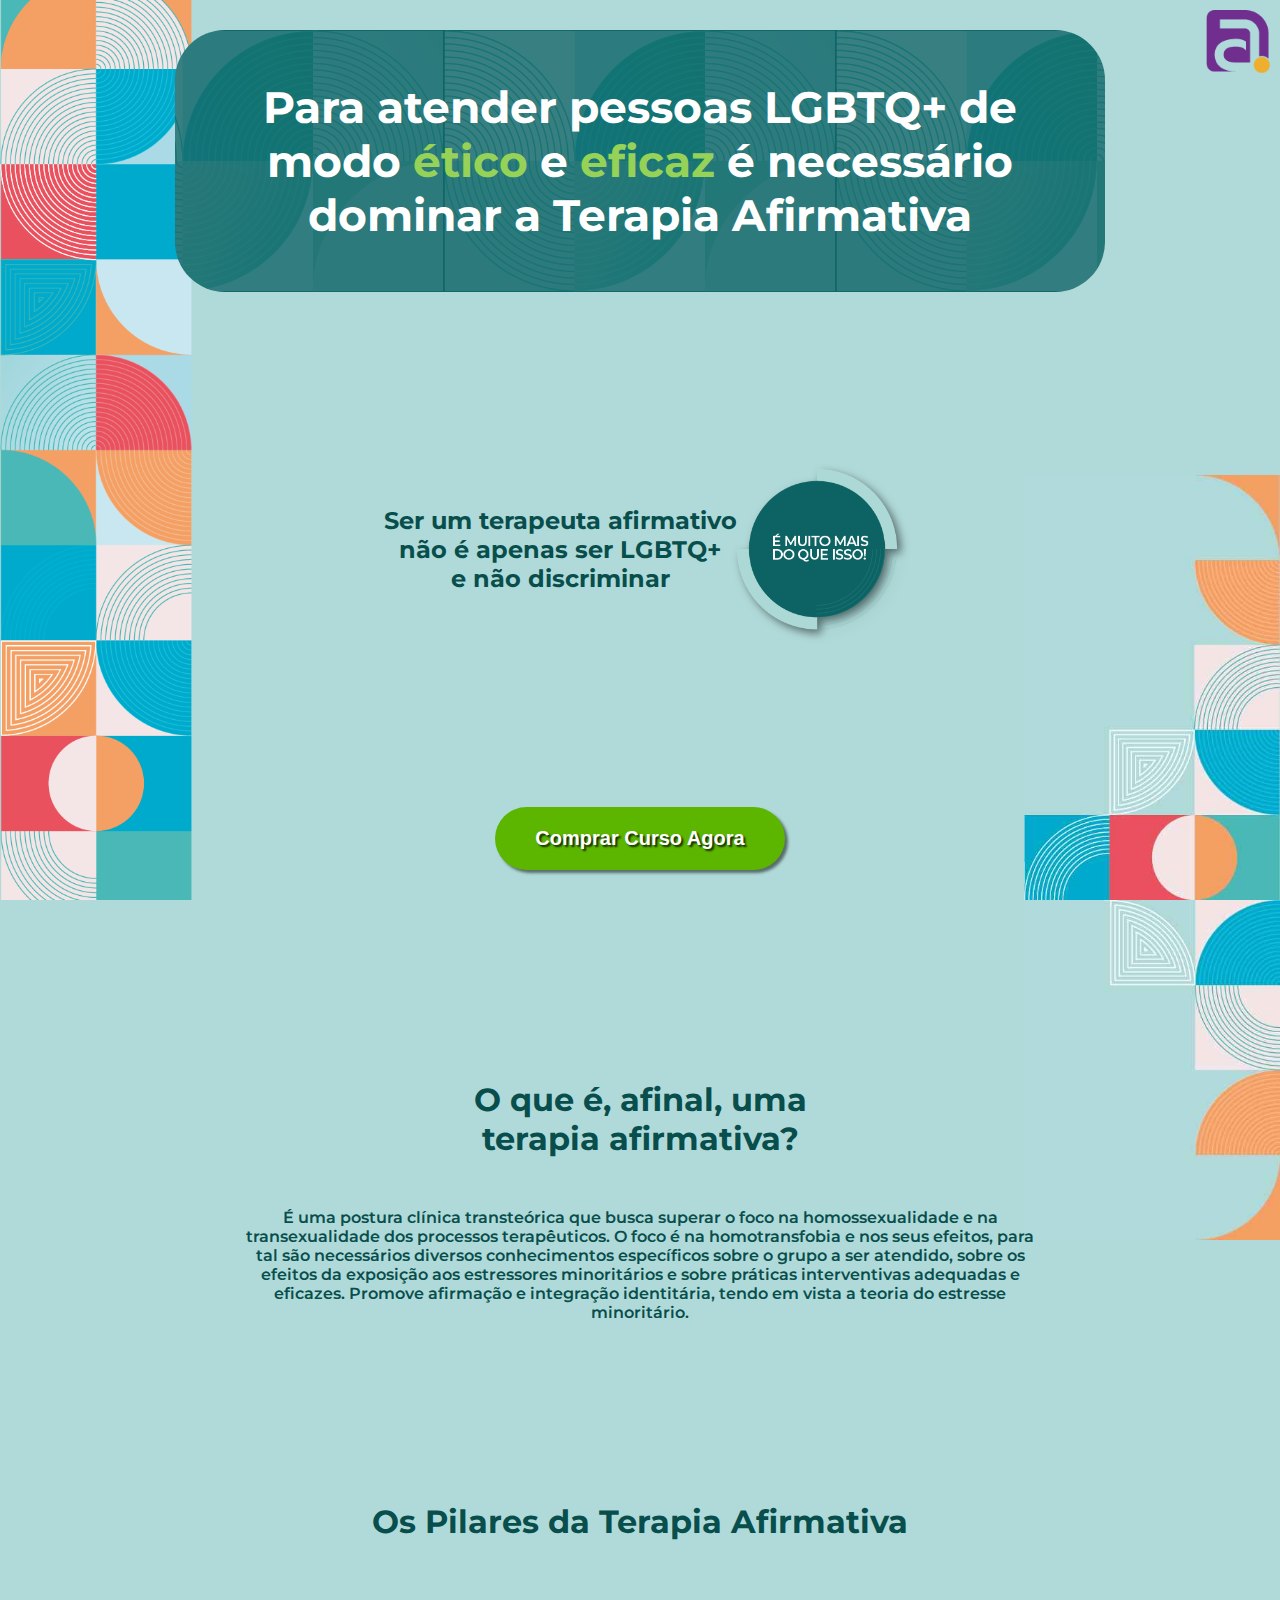
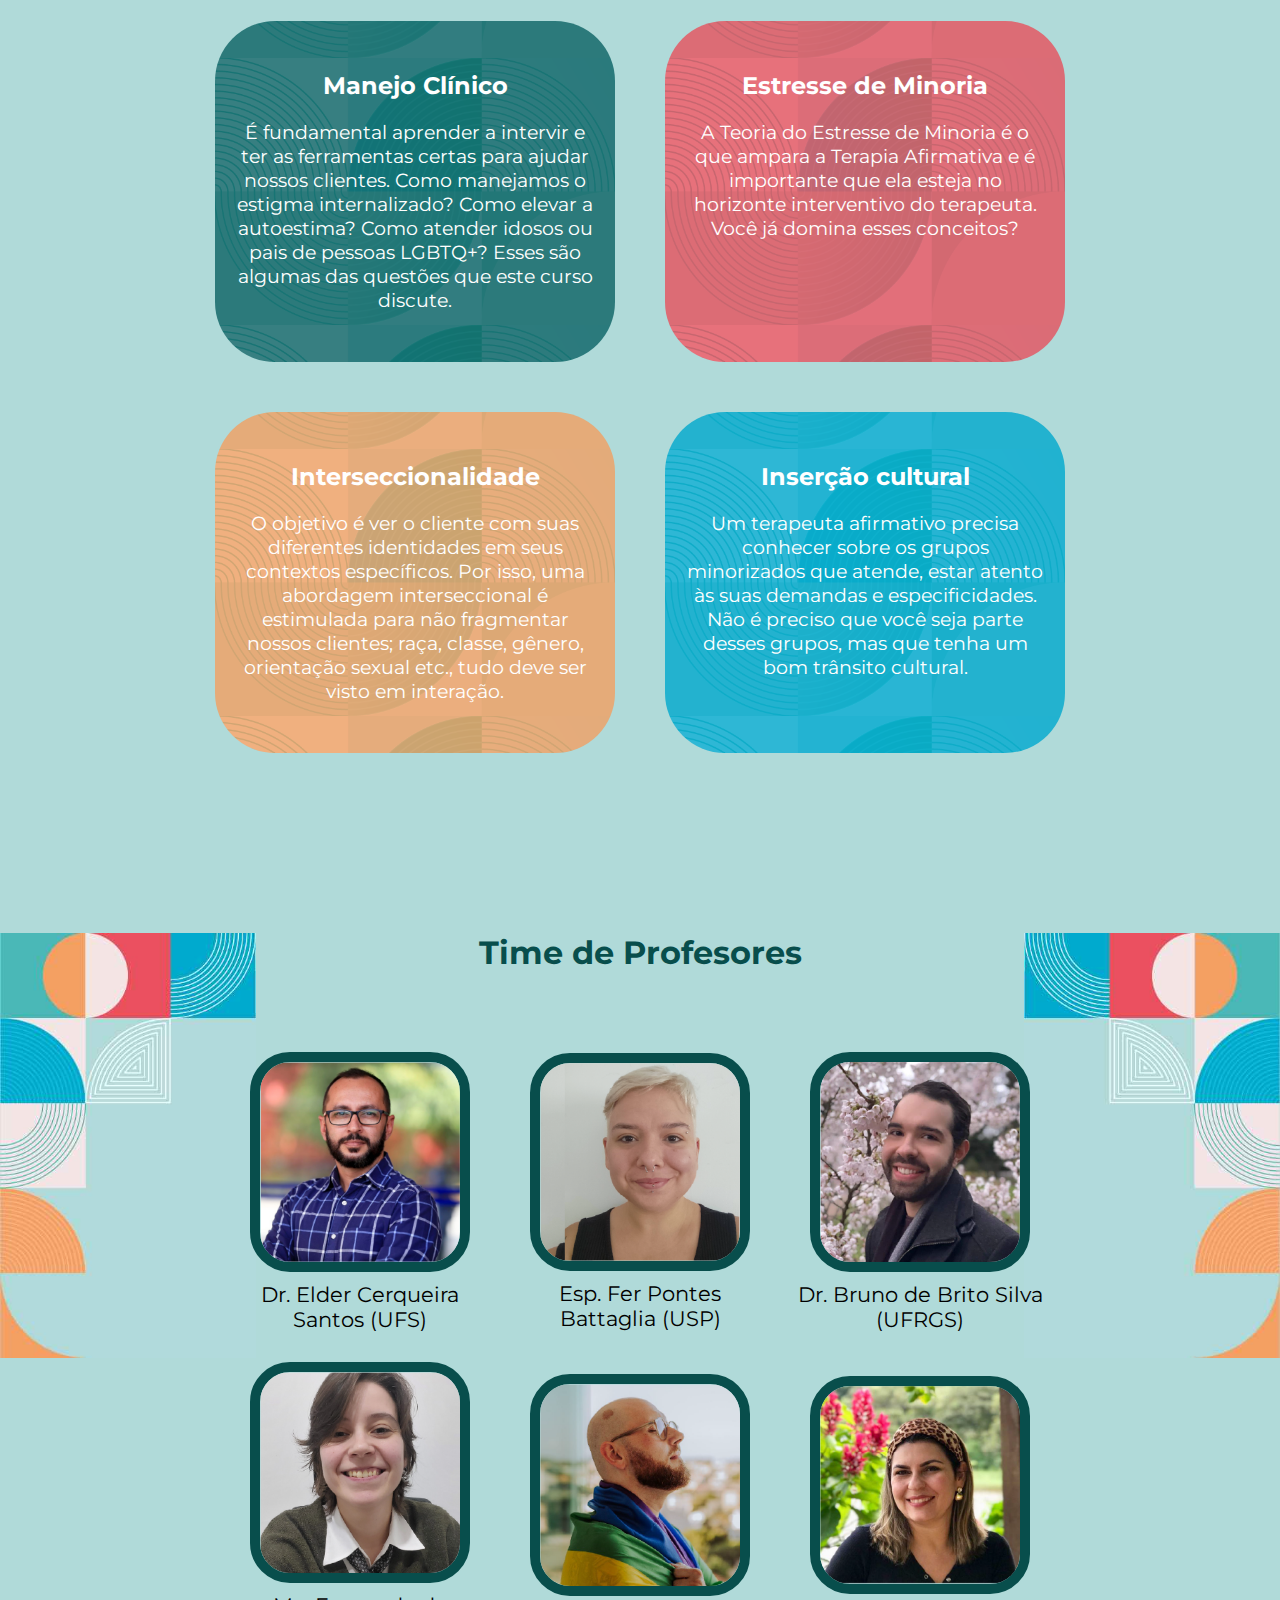
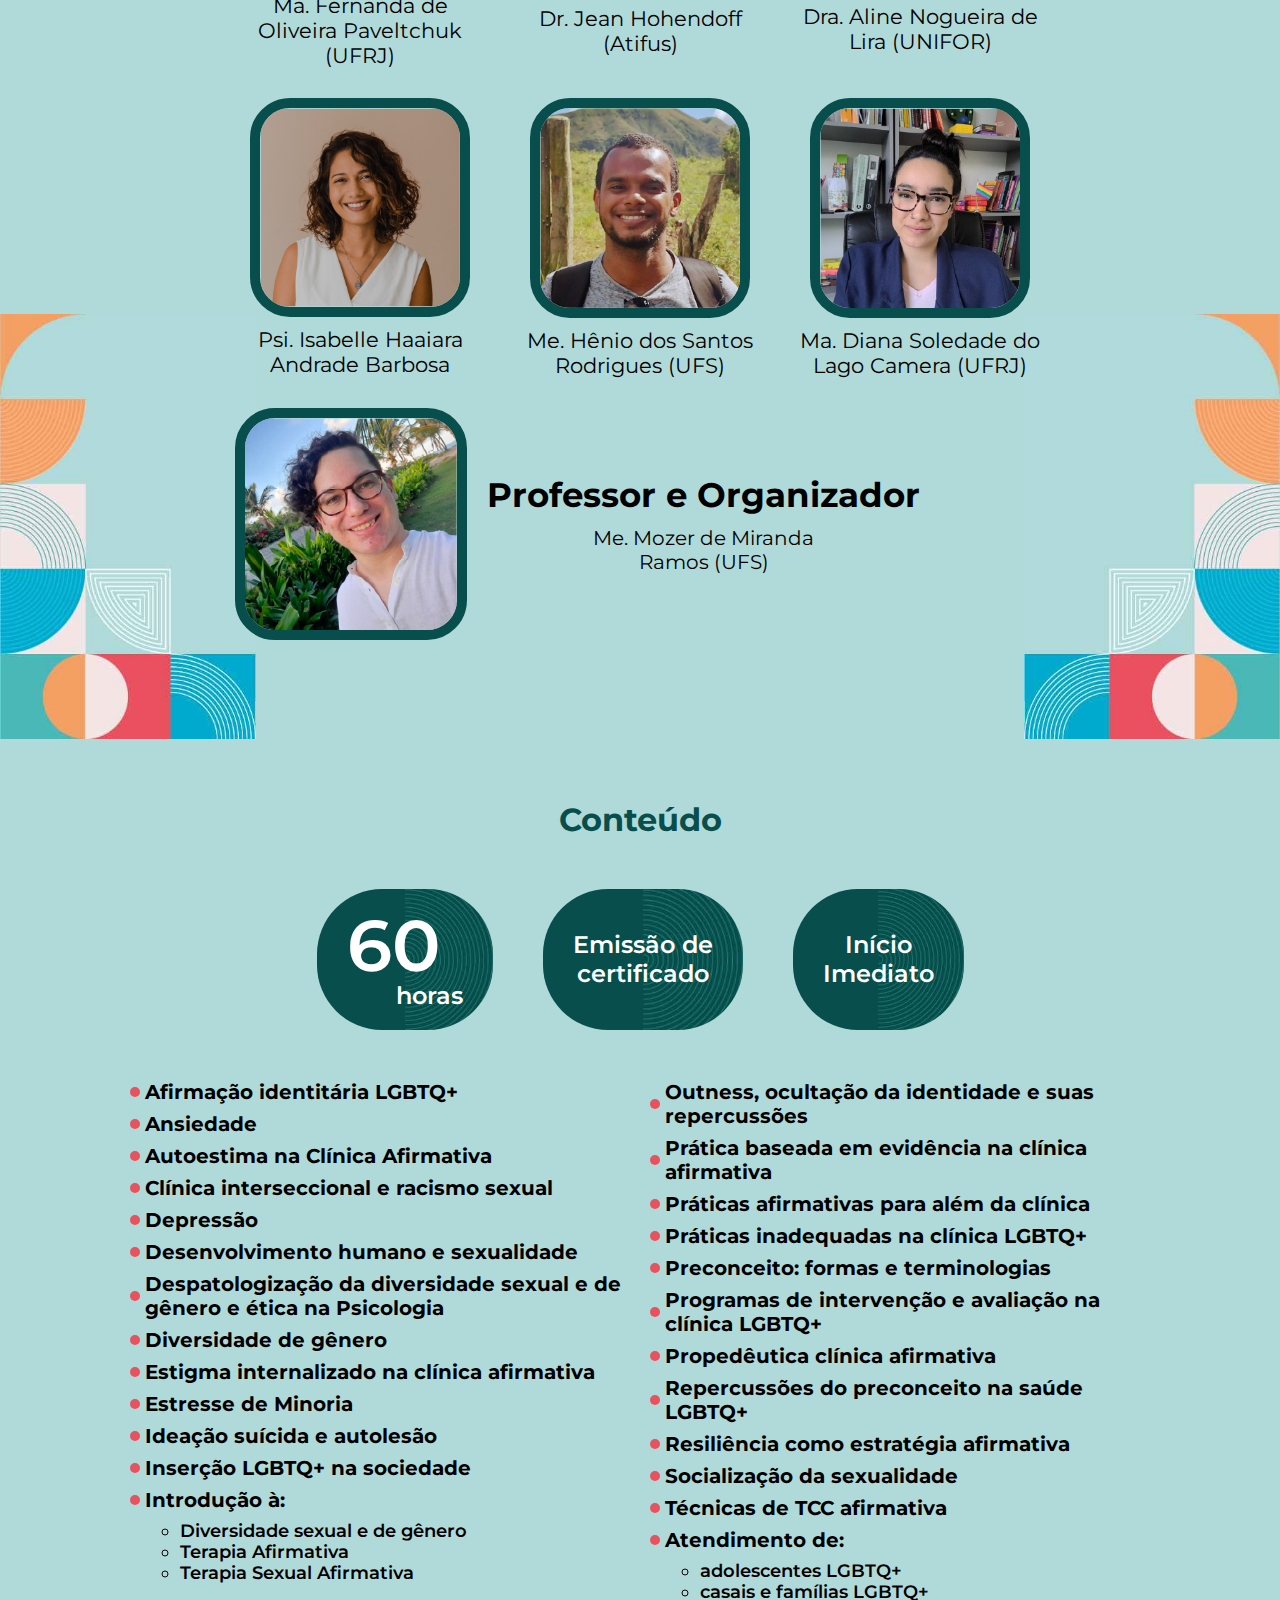
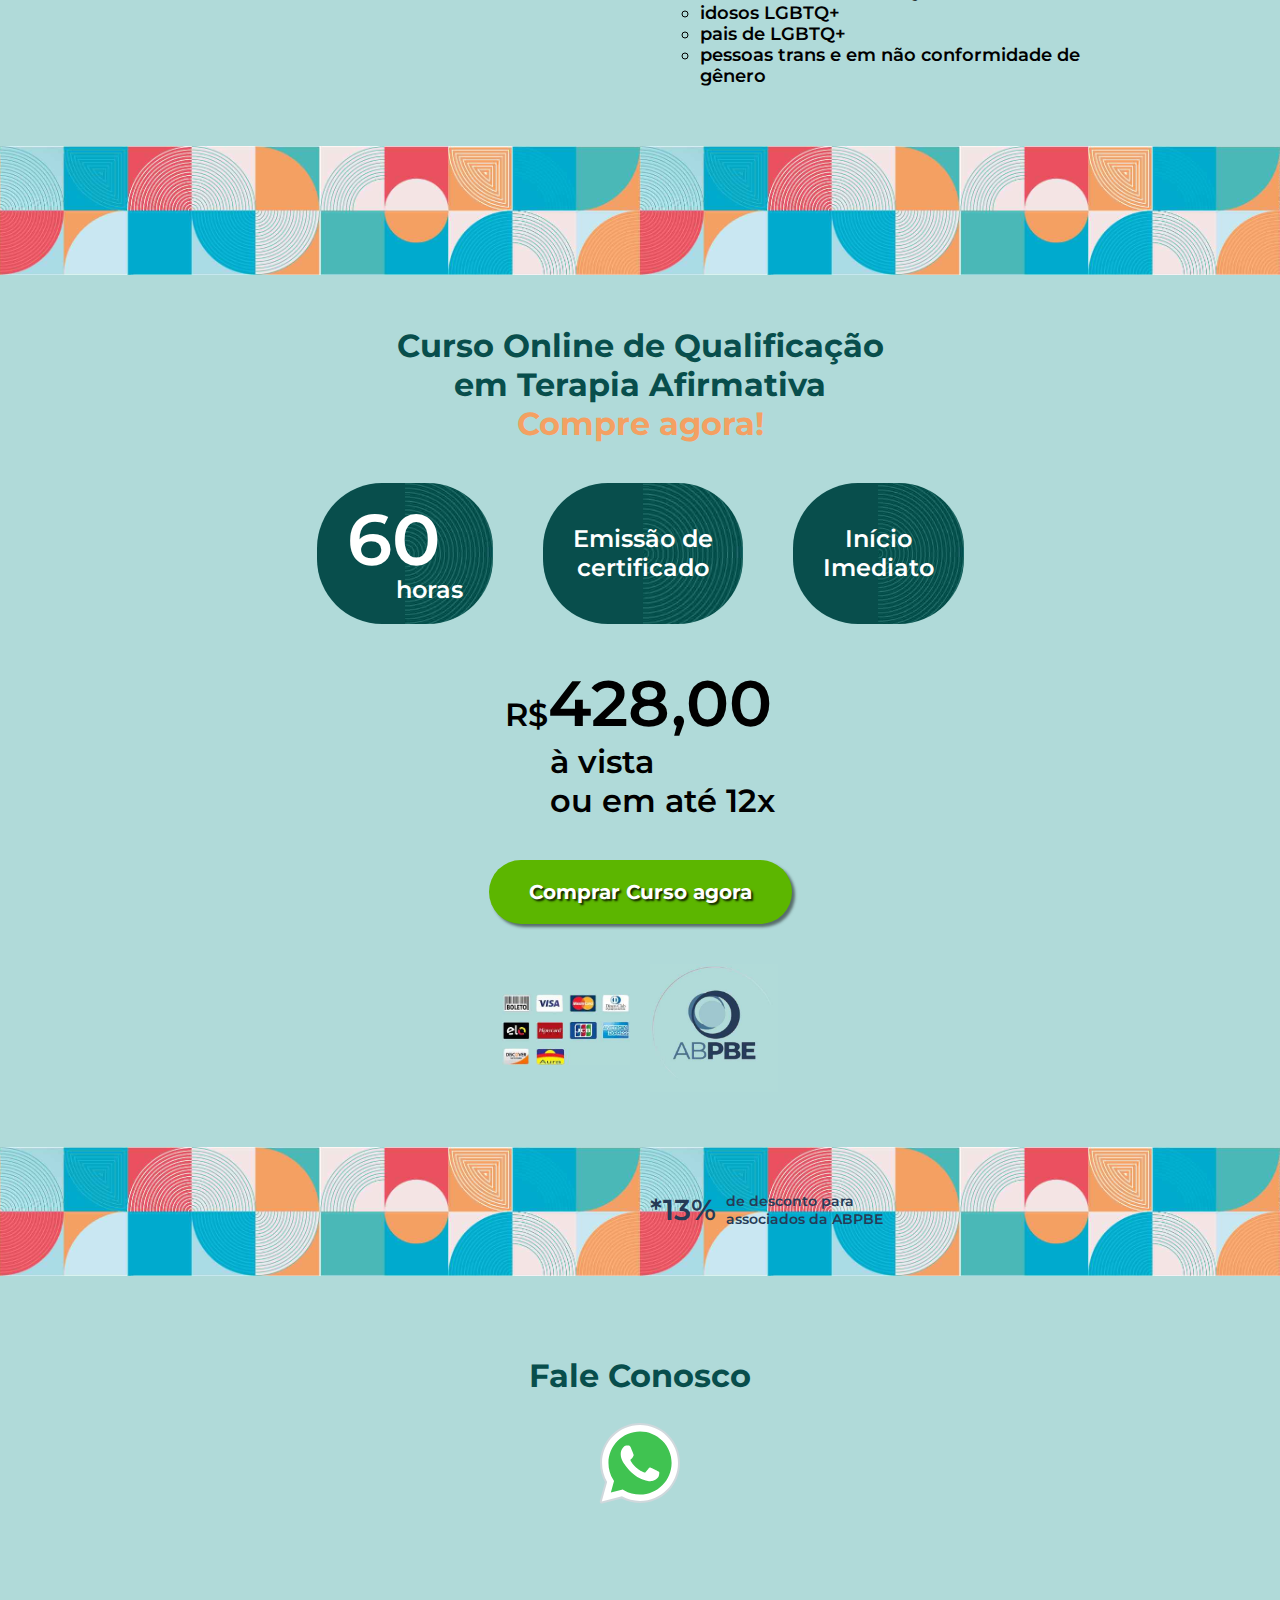
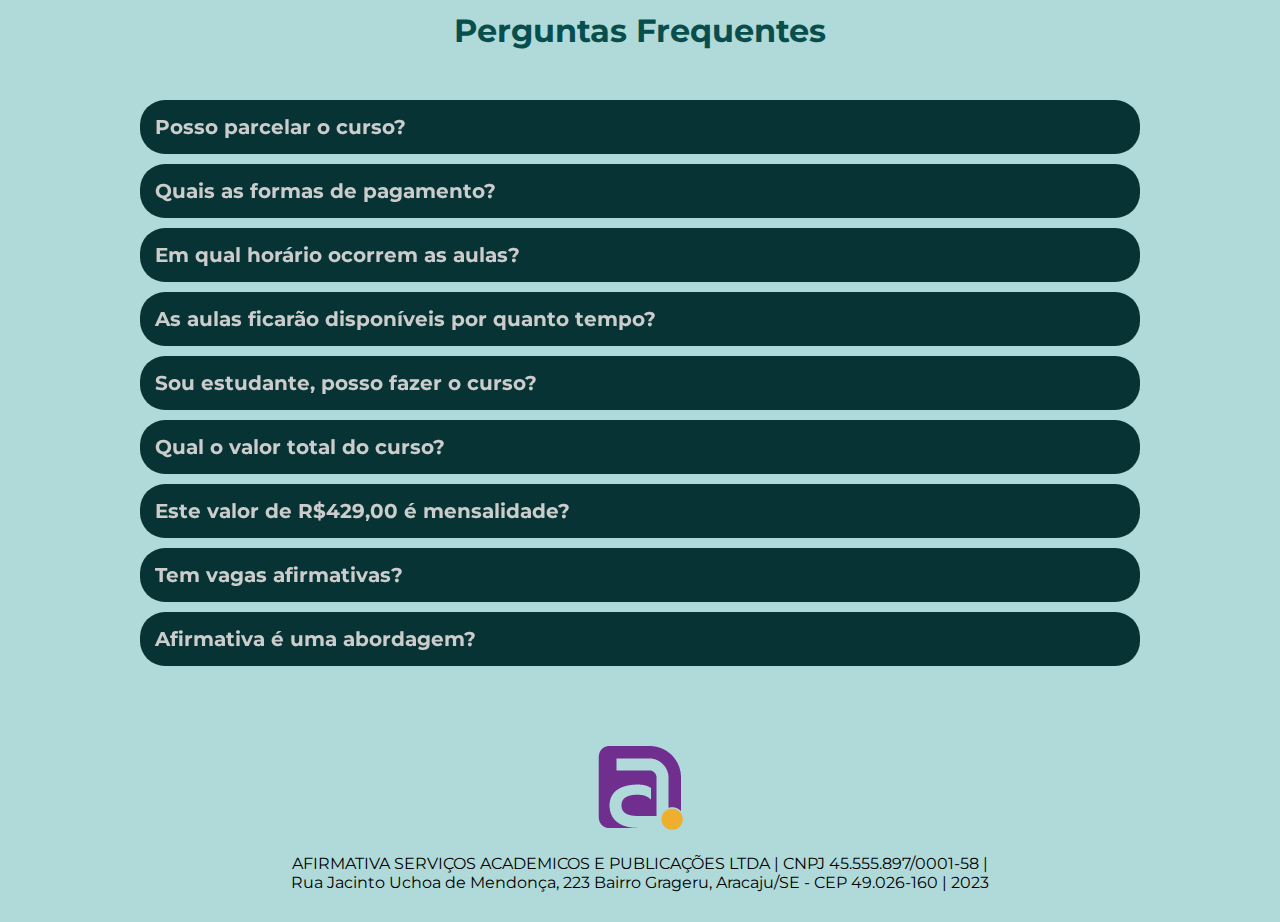
==== commit 5954a4d0: "correcao responsividade / add politica privacidade" ====
--- a/index.html
+++ b/index.html
@@ -7,9 +7,54 @@
     <link rel="stylesheet" href="style.css">
     <link rel="shortcut icon" href="images/logo/logo-afirmativa-roxo.png" type="image/x-icon">
     <title>Terapia Afirmativa LGBTQ+</title>
+
+    <!-- Google tag (gtag.js) -->
+    <script async src="https://www.googletagmanager.com/gtag/js?id=AW-11142041841"></script>
+    <script>
+    window.dataLayer = window.dataLayer || [];
+    function gtag(){dataLayer.push(arguments);}
+    gtag('js', new Date());
+
+    gtag('config', 'AW-11142041841');
+    </script>
+
+    <!-- Event snippet for Checkout - IC conversion page -->
+    <script>
+    gtag('event', 'conversion', {'send_to': 'AW-11142041841/6_guCNrjqJcYEPGh-MAp'});
+    </script>
+
+    <!-- Hotjar Tracking Code for Afirmativa -->
+    <script>
+        (function(h,o,t,j,a,r){
+            h.hj=h.hj||function(){(h.hj.q=h.hj.q||[]).push(arguments)};
+            h._hjSettings={hjid:3444292,hjsv:6};
+            a=o.getElementsByTagName('head')[0];
+            r=o.createElement('script');r.async=1;
+            r.src=t+h._hjSettings.hjid+j+h._hjSettings.hjsv;
+            a.appendChild(r);
+        })(window,document,'https://static.hotjar.com/c/hotjar-','.js?sv=');
+    </script>
+
+    <!-- Meta Pixel Code -->
+    <script>
+        !function(f,b,e,v,n,t,s)
+        {if(f.fbq)return;n=f.fbq=function(){n.callMethod?
+        n.callMethod.apply(n,arguments):n.queue.push(arguments)};
+        if(!f._fbq)f._fbq=n;n.push=n;n.loaded=!0;n.version='2.0';
+        n.queue=[];t=b.createElement(e);t.async=!0;
+        t.src=v;s=b.getElementsByTagName(e)[0];
+        s.parentNode.insertBefore(t,s)}(window, document,'script',
+        'https://connect.facebook.net/en_US/fbevents.js');
+        fbq('init', '6486944781367096');
+        fbq('track', 'PageView');
+    </script>
+    <noscript><img height="1" width="1" style="display:none" src="https://www.facebook.com/tr?id=6486944781367096&ev=PageView&noscript=1"/></noscript>
+    <!-- End Meta Pixel Code -->
+
 </head>
 <body>
-    <section id="section-01" class="centralized-section">
+    <!-- CAPA -->
+    <section id="section-01">
         <img src="images/logo/logo-afirmativa-amarelo.png" alt="logo da afirmativa" id="section-01__logo-afirmativa">
         <h1 id="section-01__header">
             Para atender pessoas LGBTQ+ de modo <span class="highlight-01">ético</span> e <span class="highlight-01">eficaz</span> é necessário dominar a Terapia Afirmativa
@@ -22,14 +67,16 @@
         
     </section>
 
-    <section id="section-02" class="centralized-section">
+    <!-- O QUE É TERAPIA -->
+    <section id="section-02">
         <h2>O que é, afinal, uma <br> terapia afirmativa?</h2>
         <p>
             É uma postura clínica transteórica que busca superar o foco na homossexualidade e na transexualidade dos processos terapêuticos. O foco é na homotransfobia e nos seus efeitos, para tal são necessários diversos conhecimentos específicos sobre o grupo a ser atendido, sobre os efeitos da exposição aos estressores minoritários e sobre práticas interventivas adequadas e eficazes. Promove afirmação e integração identitária, tendo em vista a teoria do estresse minoritário.
         </p>
     </section>
 
-    <section id="section-03" class="centralized-section">
+    <!-- PILARES -->
+    <section id="section-03">
         <h2>Os Pilares da Terapia Afirmativa</h2>
         <div id="section-03__grid">
             <div>
@@ -59,7 +106,8 @@
         </div>
     </section>
 
-    <section id="section-04" class="centralized-section">
+    <!-- TIME DE PROFESSORES -->
+    <section id="section-04">
         <h2>Time de Profesores</h2>
         <div id="section-04__grid">
             <div class="section-04__grid-item">
@@ -110,11 +158,12 @@
         </div>
     </section>
 
-    <section id="section-05" class="centralized-section">
+    <!-- CONTEUDO -->
+    <section id="section-05">
         <h2>Conteúdo</h2>
         <div class="div_cards_conteudo2">
             <div>
-                <p class="highlight-04">40</p>
+                <p class="highlight-04">60</p>
                 <p>&nbsp&nbsp&nbsp&nbsp&nbsp&nbsp horas</p>
             </div>
             <div>
@@ -169,7 +218,8 @@
         </div>
     </section>
 
-    <section id="section-06" class="centralized-section">
+    <!-- RELATO -->
+    <section id="section-06">
         <h2>Depoimentos de nossos alunos</h2>
         <div id="section-06__grid-iframes">
             <iframe src="https://www.youtube.com/embed/RSrTi232EjM" title="YouTube video player" frameborder="0" allow="accelerometer; autoplay; clipboard-write; encrypted-media; gyroscope; picture-in-picture; web-share" allowfullscreen></iframe>
@@ -202,11 +252,12 @@
         </div>
     </section>
 
-    <section id="section-comprar" class="centralized-section">
+    <!-- COMPRA -->
+    <section id="section-comprar">
         <h2>Curso Online de Qualificação <br> em Terapia Afirmativa <br> <span class="highlight-02">Compre agora!</span></h2>
         <div class="div_cards_conteudo2">
             <div>
-                <p class="highlight-04">40</p>
+                <p class="highlight-04">60</p>
                 <p>&nbsp&nbsp&nbsp&nbsp&nbsp&nbsp horas</p>
             </div>
             <div>
@@ -220,7 +271,7 @@
             <p>R$<span class="highlight-03">428,00</span></p>
             <p>&nbsp&nbsp&nbsp&nbsp à vista <br> &nbsp&nbsp&nbsp&nbsp ou em até 12x</p>
         </div>
-        <button class="button-01 clickable shaded-text">Comprar Curso agora</button>
+        <a class="button-01 clickable shaded-text" onclick="return gtag_report_conversion('https://pay.kiwify.com.br/yLl9GNJ');" class="" href="https://pay.kiwify.com.br/yLl9GNJ">Comprar Curso agora</a>
         <div id="section-comprar_div-images">
             <img src="images/cartoes-jpg.jpg" alt="boleto, visa, mastercard, diners, elo, hipercard, jbc, american express, discover e aura aceitos">
             <div>
@@ -233,7 +284,8 @@
         </div>
     </section>
 
-    <section id="section-08" class="centralized-section">
+    <!-- FALE CONOSCO / PERGUNTAS FREQUENTES -->
+    <section id="section-08">
         <div id="section-08__div-fale-conosco">
             <h2>Fale Conosco</h2>
             <img src="images/whatsapp-logo-svg.svg" alt="fale conosco pelo whatsapp" id="icone-wpp" class="clickable" onclick="redirecionarWpp()">
@@ -279,6 +331,7 @@
         </div>
     </section>
 
+    <!-- RODAPE -->
     <section id="section-09">
         <a href="https://instagram.com/afirmativa" target="_blank" rel="nofollow" class="clickable"><img src="images/logo/logo-afirmativa-amarelo.png" alt="logo da afirmativa"></a> 
         <p>
--- a/style.css
+++ b/style.css
@@ -50,9 +50,14 @@
     font-size: 3.0em;
 }
 
-.centralized-section{
+section{
     max-width: var(--var-max-width);
     margin: auto;
+}
+@media (max-width: 1000px) {
+    section{
+        padding: 0px 20px;
+    }
 }
 
 .button-01{
@@ -115,7 +120,8 @@
     flex-direction: column;
     justify-content: space-between;
     align-items: center;
-    padding: 30px 0px;
+    padding-top: 30px;
+    padding-bottom: 30px;
     height: 100vh;
     max-height: calc(100vh - 60px);
 }
@@ -126,11 +132,6 @@
     top: 10px;
     right: 10px;
     z-index: 1;
-}
-@media (max-width: 1100px) {
-    #section-01__logo-afirmativa{
-        display: none;
-    }
 }
 
 #section-01__header{
@@ -162,6 +163,19 @@
     filter: drop-shadow(4px 4px 4px var(--shadow-color-02));
 }
 
+@media (max-width: 1100px) {
+    #section-01__logo-afirmativa{
+        display: none;
+    }
+}
+
+@media (max-width: 820px) {
+    #section-01__div-subtitulo{
+        flex-direction: column;
+        gap: 20px;
+    }
+}
+
 
 /* 
 ########## ESTILOS DA SECTION 02 ############################################################
@@ -188,12 +202,10 @@
 
 
 /* 
-########## ESTILOS DA SECTION 03 ############################################################
+########## ESTILOS DA SECTION 03 (pilares) ############################################################
 */
 
 #section-03{
-    background: url(images/texturas/textura-fundo-02.png) no-repeat left center;
-    background-size: 30%;
     padding-top: var(--sections-gap);
     display: flex;
     flex-direction: column;
@@ -208,7 +220,7 @@
 }
 
 #section-03__grid > div{
-    background: url(images/texturas/textura-fundo-01.png) repeat center;
+    background: url(images/texturas/textura-fundo-01-seamless.png) repeat center;
     background-size: contain;
     display: flex;
     flex-direction: column;
@@ -228,9 +240,16 @@
 #section-03__grid > div:nth-child(3){background-color: var(--var-color-05);}
 #section-03__grid > div:nth-child(4){background-color: var(--var-color-04);}
 
-
-/* 
-########## ESTILOS DA SECTION 04 ############################################################
+@media(max-width: 870px){
+    #section-03__grid{
+        grid-template-columns: 1fr;
+        gap: 30px;
+    }
+}
+
+
+/* 
+########## ESTILOS DA SECTION 04 (professores) ############################################################
 */
 
 #section-04{
@@ -299,9 +318,33 @@
     font-size: 1.25em;
 }
 
-
-/* 
-########## ESTILOS DA SECTION 05 ############################################################
+@media(max-width: 1000px){
+    #section-04__grid{
+        grid-template-columns: minmax(250px, 300px) minmax(250px, 300px);
+    }
+
+    #section-04__grid-item-mozer{
+        grid-column-start: 1; 
+        grid-column-end: 3;
+        gap: 0px;
+    }
+}
+
+@media(max-width: 600px){
+    #section-04__grid{
+        grid-template-columns: minmax(250px, 300px);
+    }
+
+    #section-04__grid-item-mozer{
+        flex-direction: column;
+        grid-column-start: 1; 
+        grid-column-end: 2;
+    }
+}
+
+
+/* 
+########## ESTILOS DA SECTION 05 (conteudo) ############################################################
 */
 
 #section-05{
@@ -373,9 +416,17 @@
     font-weight: 600;
 }
 
-
-/* 
-########## ESTILOS DA SECTION 06 ############################################################
+@media(max-width: 720px){
+    .div_cards_conteudo2{
+        display: flex;
+        justify-items: center;
+        gap: 15px;
+    }
+}
+
+
+/* 
+########## ESTILOS DA SECTION 06 (depoimento) ############################################################
 */
 
 #section-06{
@@ -383,6 +434,7 @@
     display: flex;
     flex-direction: column;
     gap: 70px;
+    display: none;
 }
 
 #section-06__grid-iframes{
@@ -430,6 +482,7 @@
     background: url(images/ativo-agrupado-5-horizontal-jpg.jpg) repeat-x center top, url(images/ativo-agrupado-5-horizontal-jpg.jpg) repeat-x center bottom;
     background-size: 50%;
     padding: var(--sections-gap) 0px;
+    margin-top: 60px;
     display: flex;
     flex-direction: column;
     align-items: center;
@@ -471,7 +524,7 @@
 */
 
 #section-08{
-    padding-top: var(--sections-gap);
+    padding-top: 80px;
     display: flex;
     flex-direction: column;
     align-items: center;
@@ -538,7 +591,7 @@
 */
 
 #section-09{
-    padding-top: var(--sections-gap);
+    padding-top: 80px;
     display: flex;
     flex-direction: column;
     align-items: center;
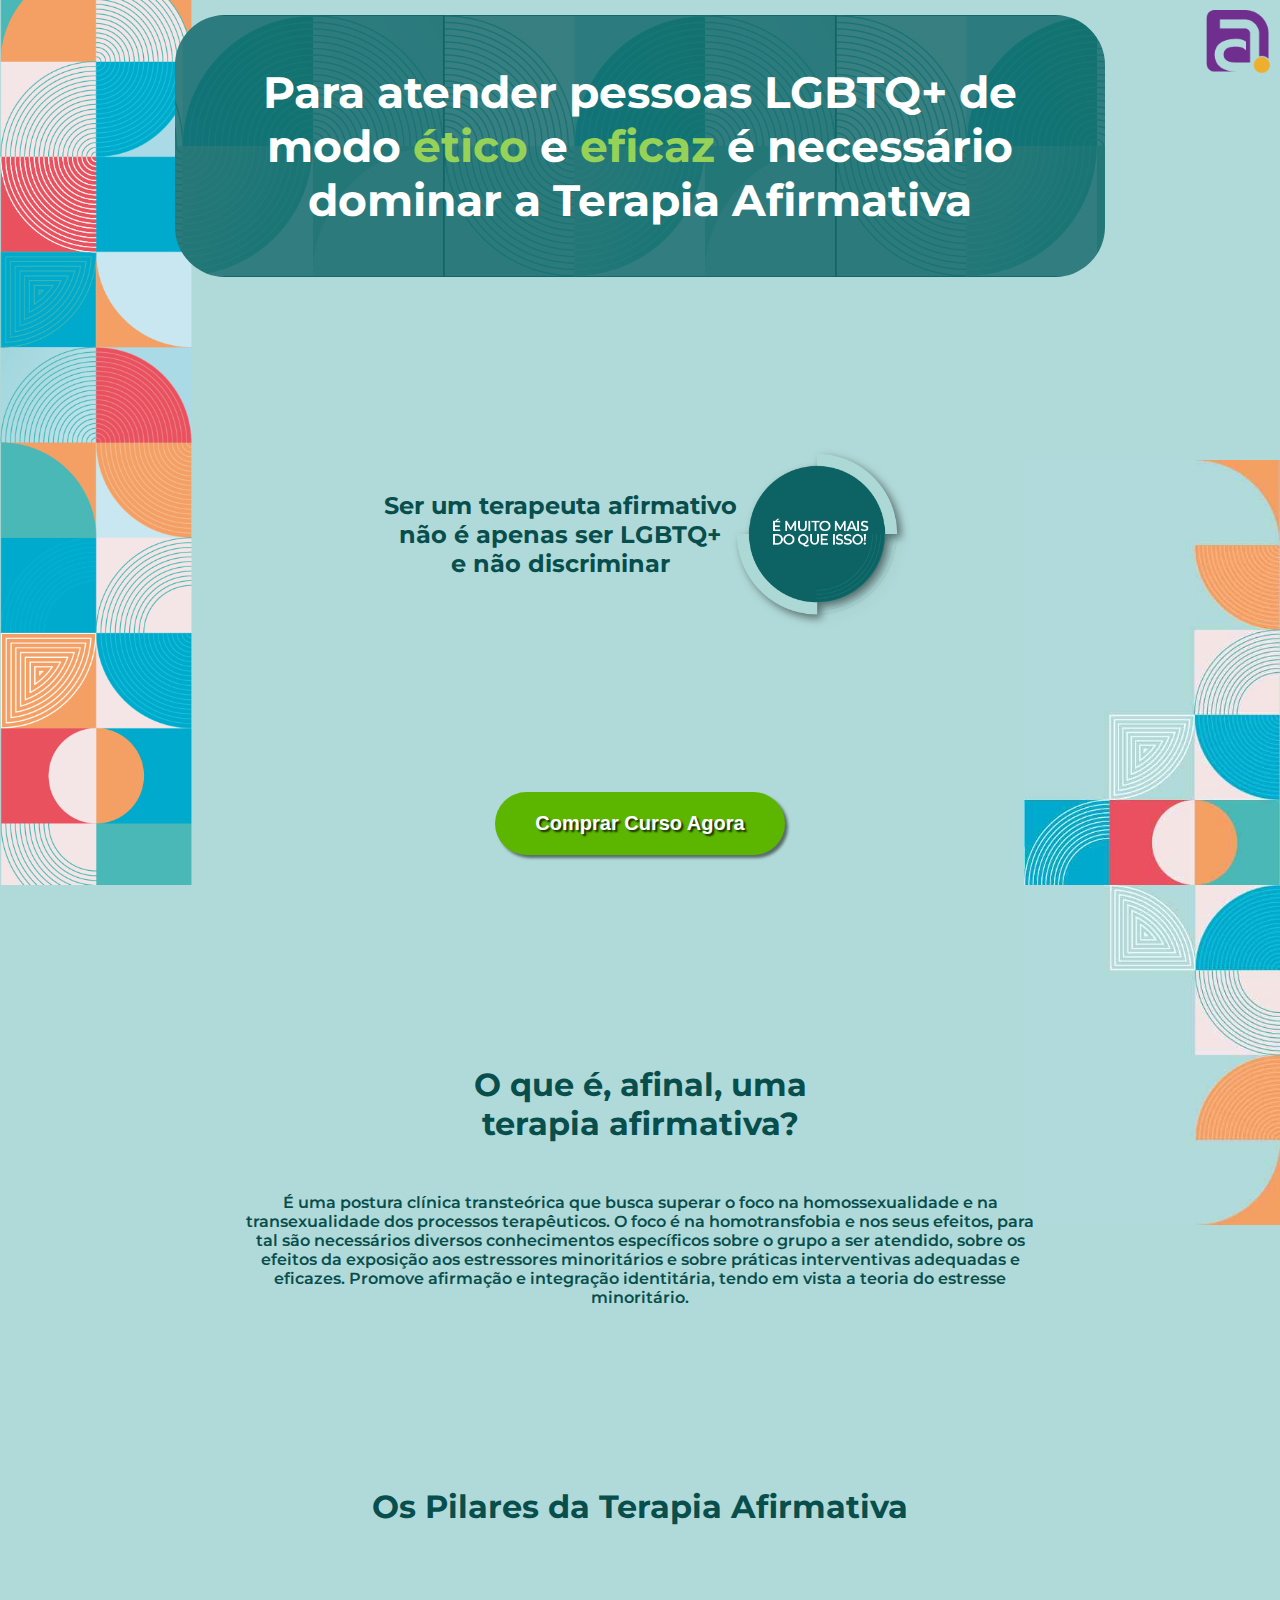
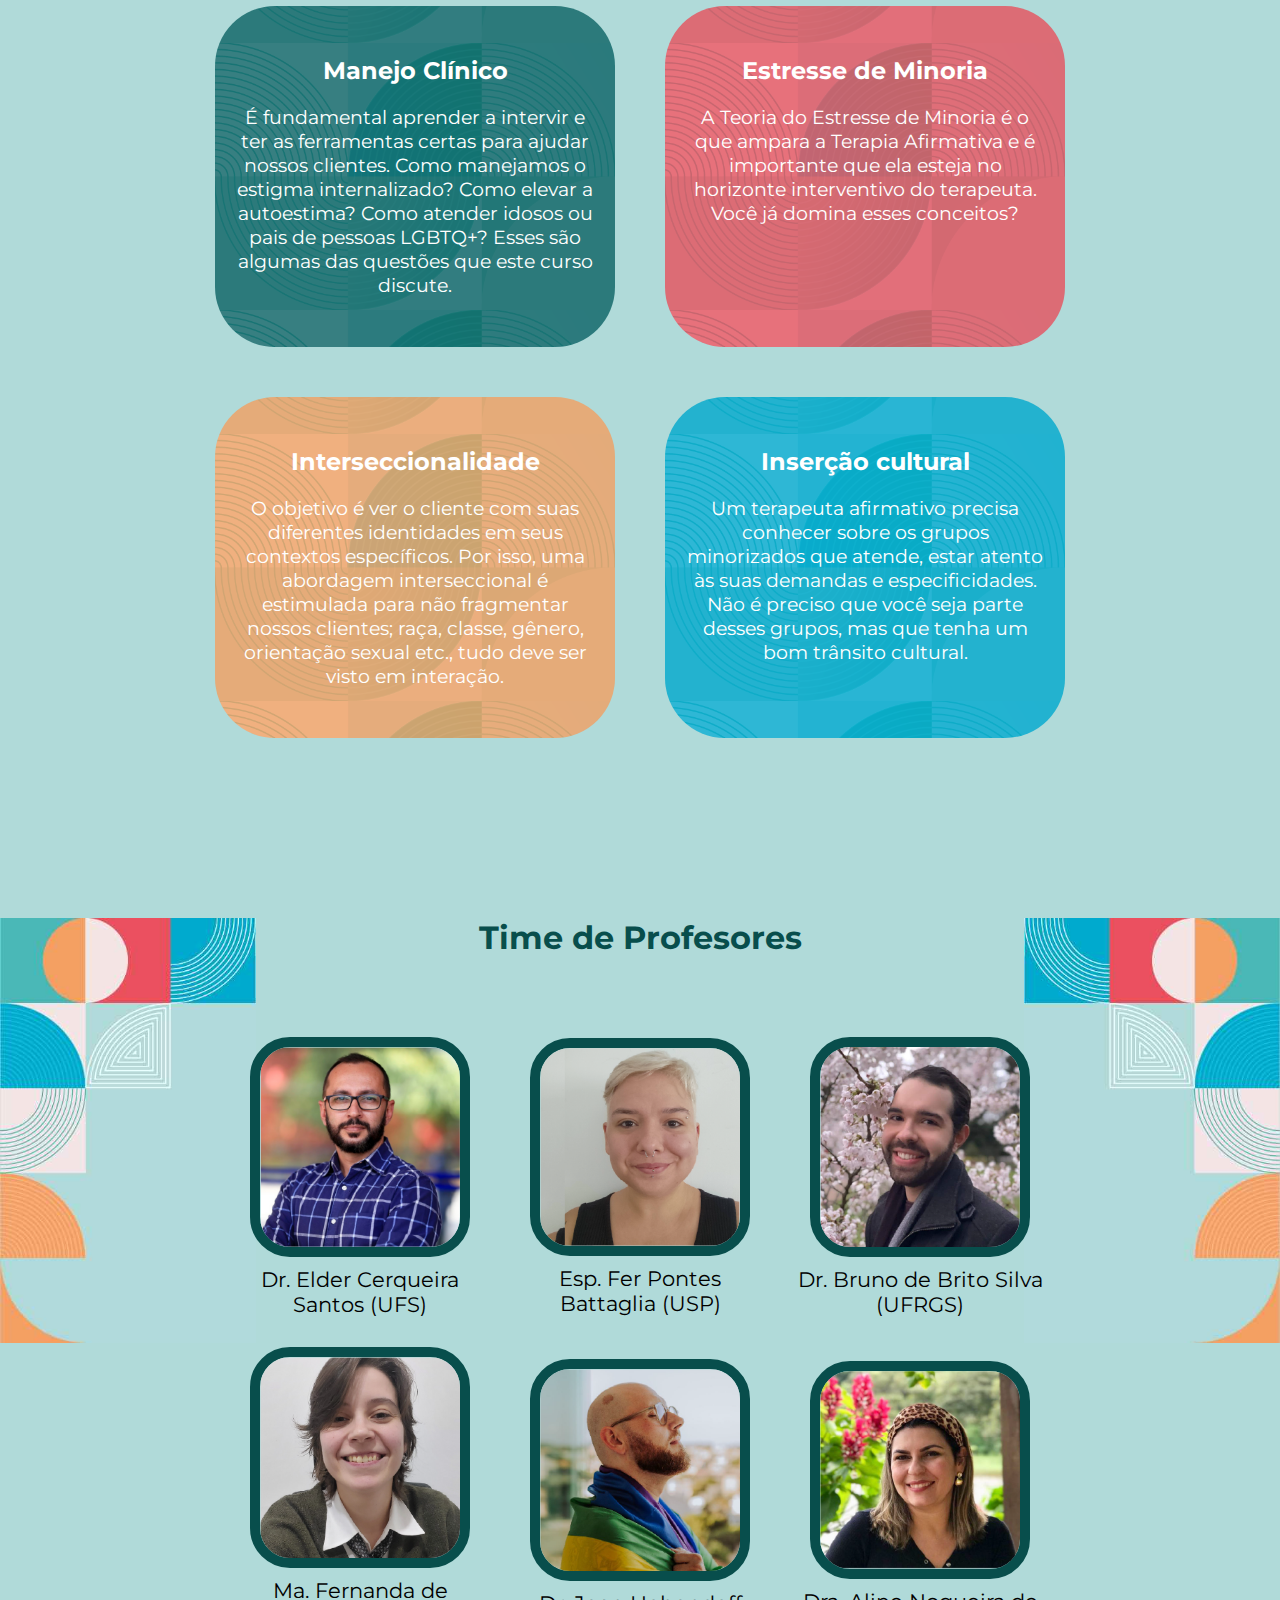
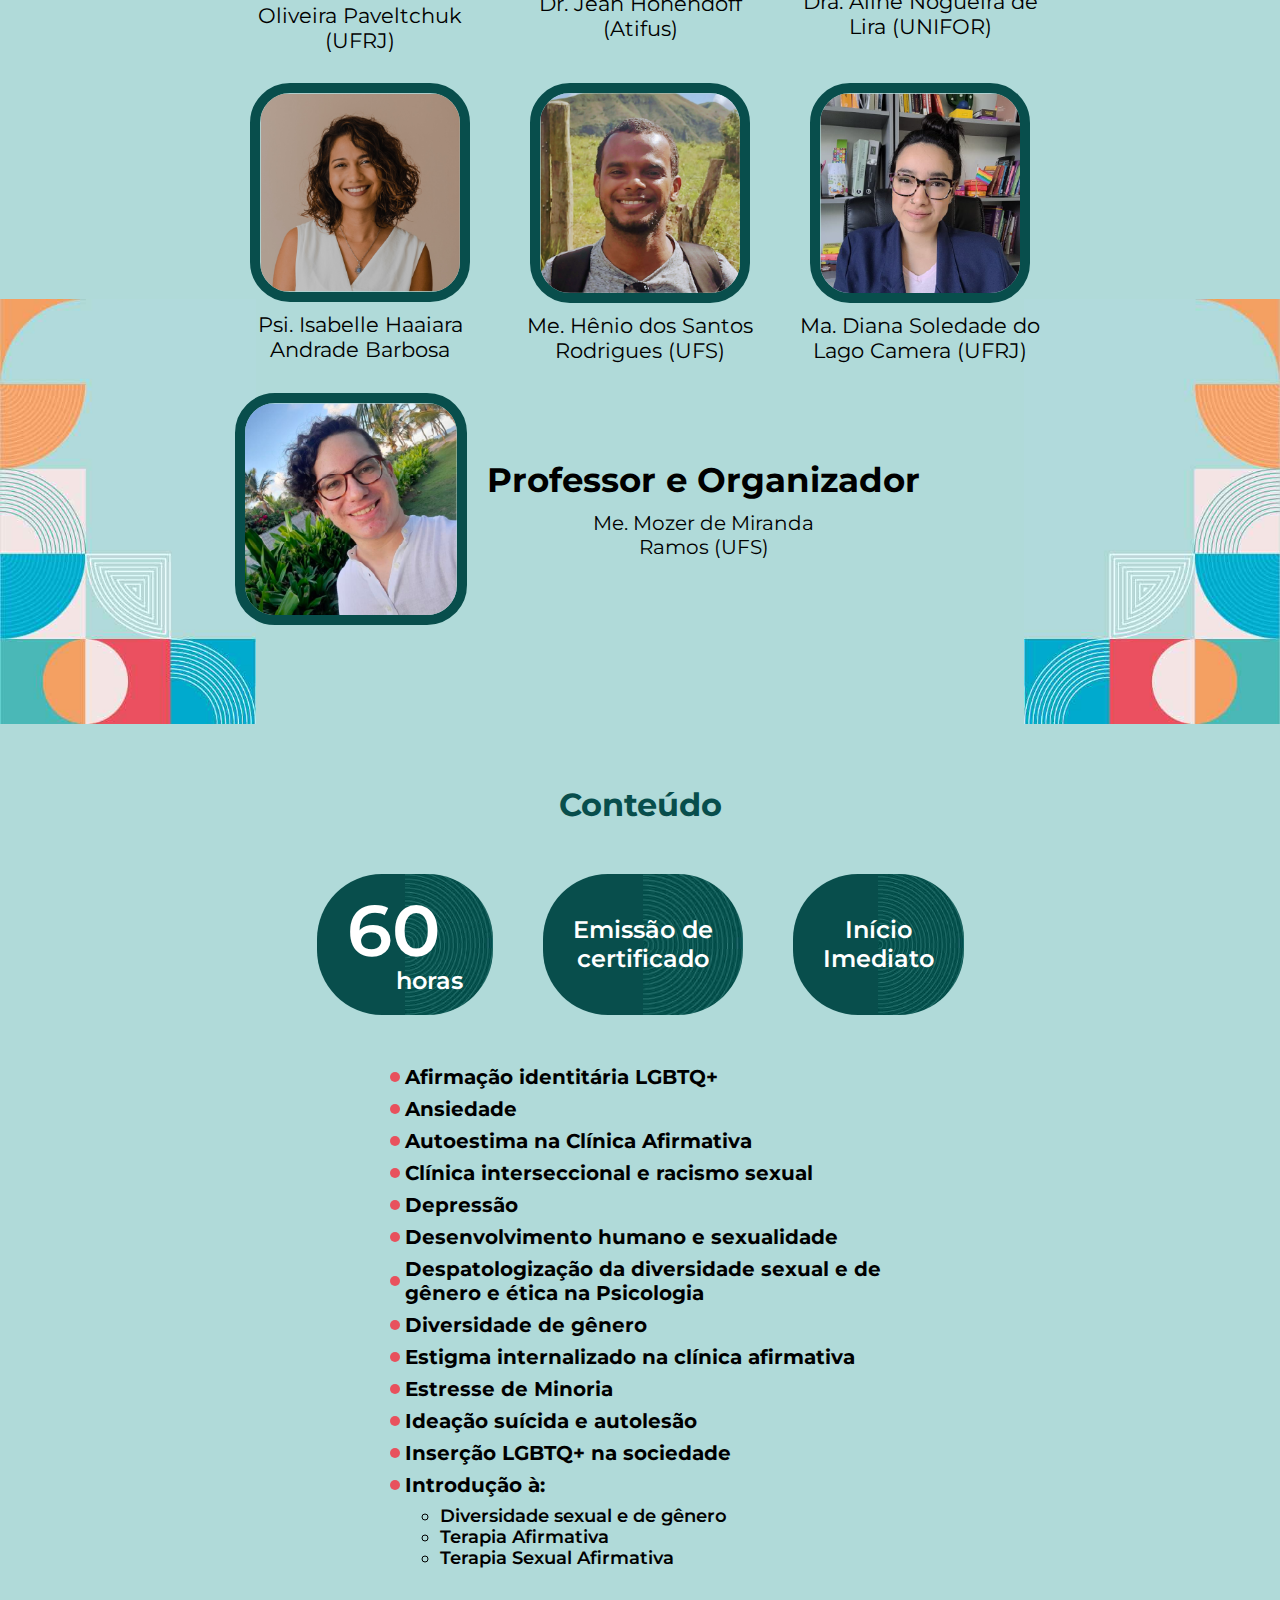
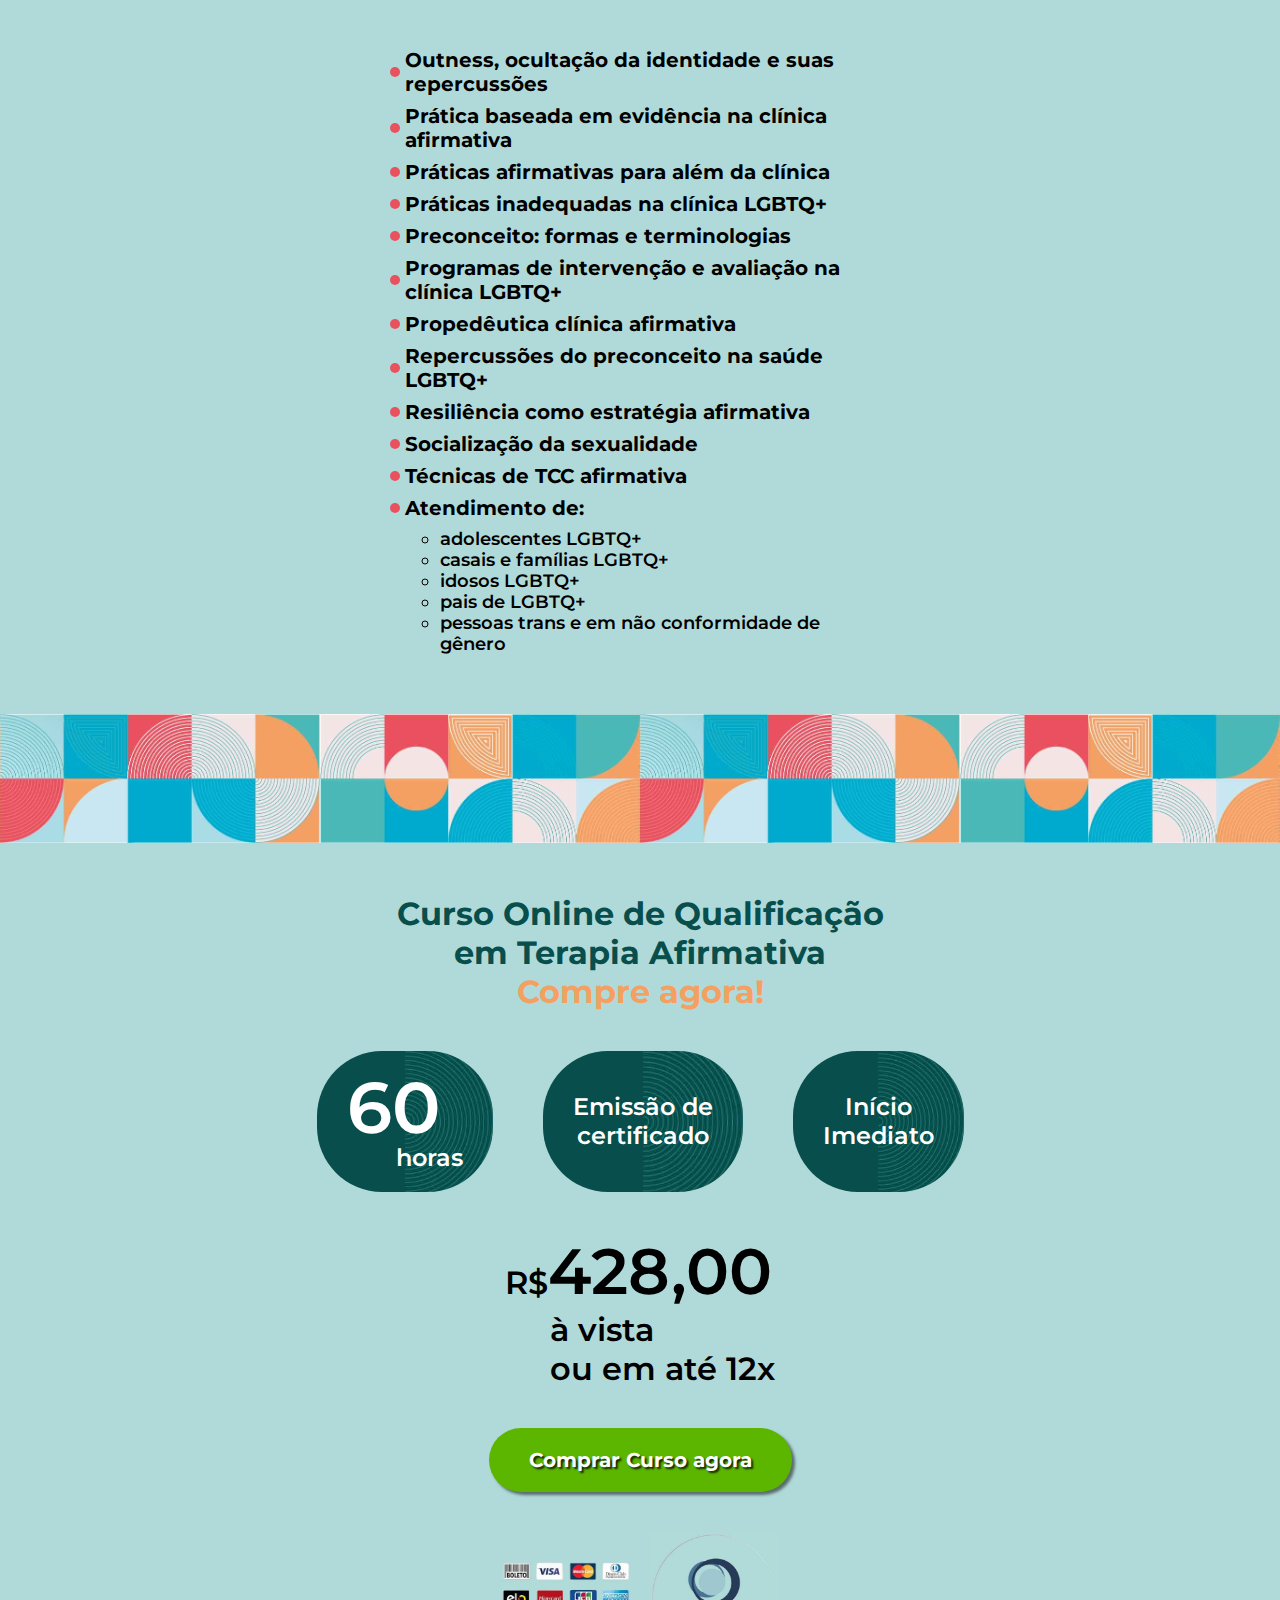
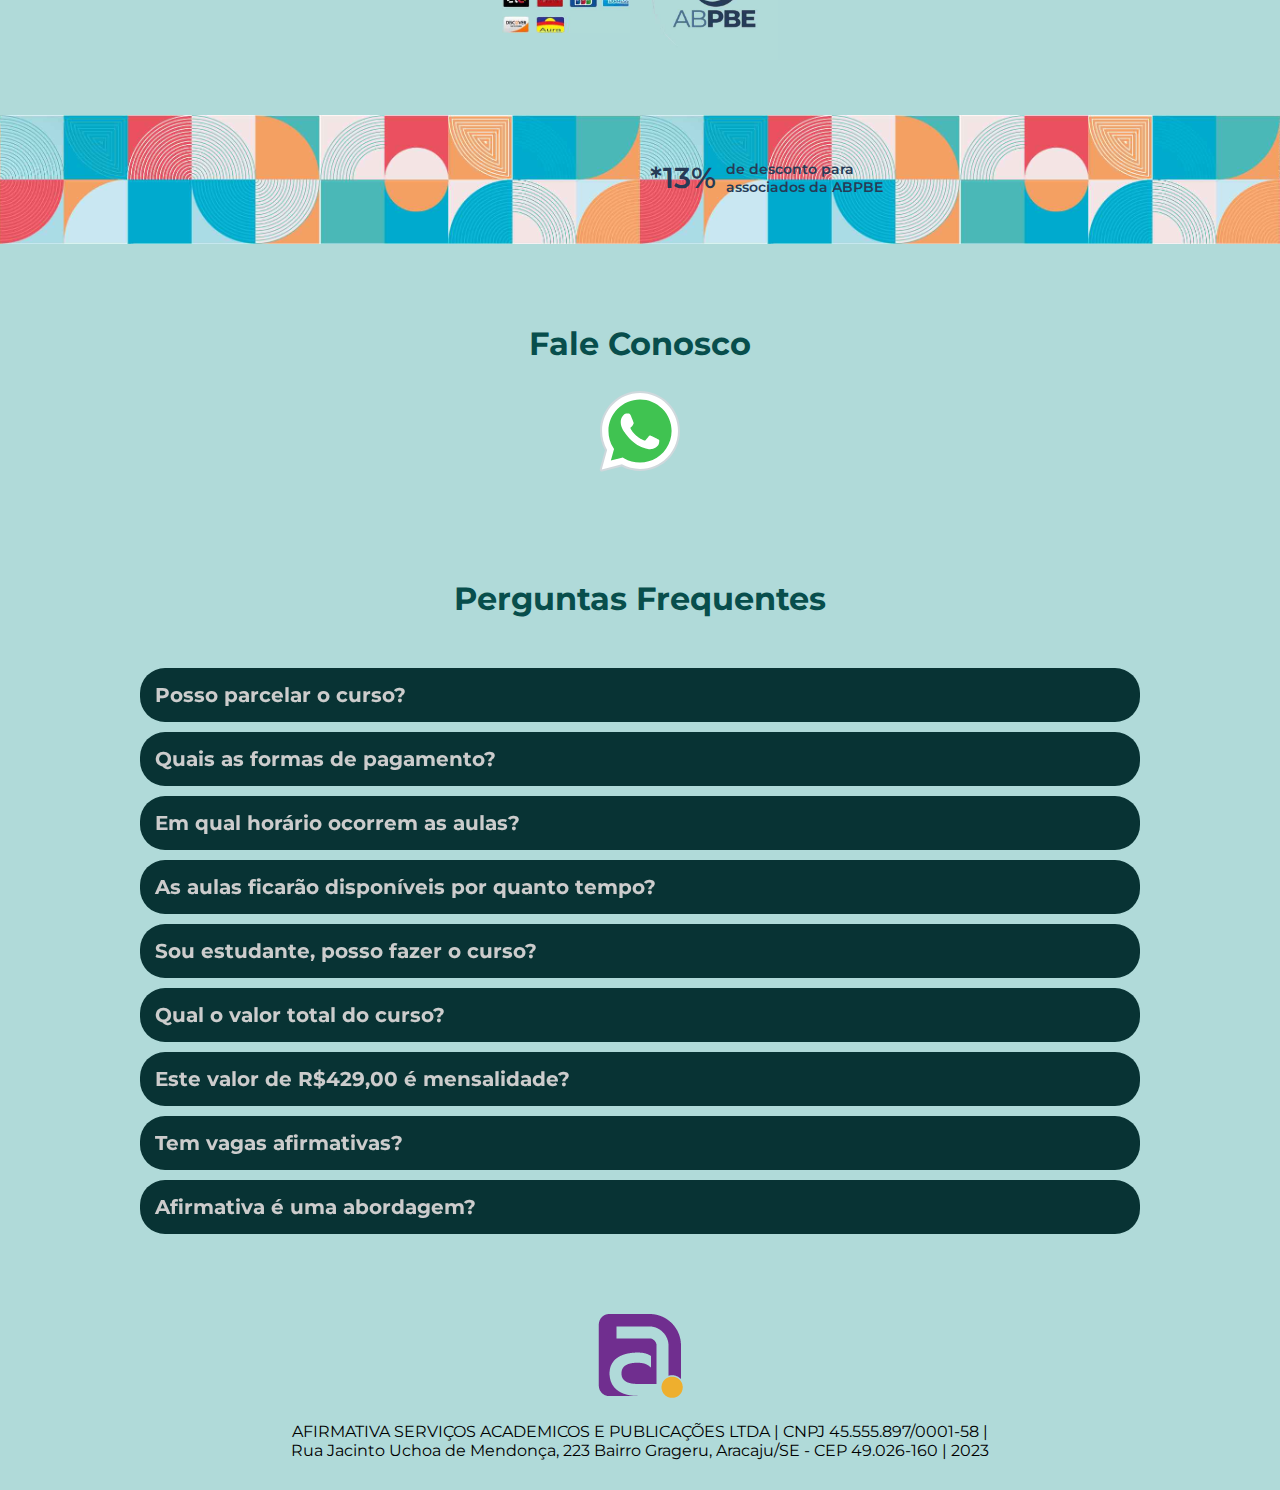
==== commit 00a7da40: "update responsividade" ====
--- a/index.html
+++ b/index.html
@@ -141,7 +141,7 @@
                     Andrade Barbosa</p>
             </div>
             <div class="section-04__grid-item">
-                <img src="images/professores/HênioDosSantos.png" alt="Me. Hênio dos Santos Rodrigues (UFS)">
+                <img src="images/professores/HenioDosSantos.png" alt="Me. Hênio dos Santos Rodrigues (UFS)">
                 <p>Me. Hênio dos Santos Rodrigues (UFS)</p>
             </div>
             <div class="section-04__grid-item">
--- a/style.css
+++ b/style.css
@@ -68,6 +68,7 @@
     color: white;
     font-weight: bold;
     font-size: 1.25em;
+    text-align: center;
 }
 
 .clickable{
@@ -120,9 +121,10 @@
     flex-direction: column;
     justify-content: space-between;
     align-items: center;
-    padding-top: 30px;
+    padding-top: 15px;
     padding-bottom: 30px;
-    height: 100vh;
+    height: calc(100vh - 60px);
+    min-height: calc(100vh - 60px);
     max-height: calc(100vh - 60px);
 }
 
@@ -167,12 +169,25 @@
     #section-01__logo-afirmativa{
         display: none;
     }
+
+    #section-01{
+        height: calc(100vh - 100px); /* o valor dessa subracao muda para incluir a altura da barra de navegacao dos celulares */
+        min-height: calc(100vh - 100px);
+        max-height: calc(100vh - 100px);
+    }
 }
 
 @media (max-width: 820px) {
     #section-01__div-subtitulo{
         flex-direction: column;
         gap: 20px;
+    }
+}
+
+@media (max-width: 720px) {
+    #section-01__header{
+        padding: 30px;
+        font-size: 1.5em;
     }
 }
 
@@ -339,6 +354,7 @@
         flex-direction: column;
         grid-column-start: 1; 
         grid-column-end: 2;
+        gap: 40px;
     }
 }
 
@@ -358,6 +374,8 @@
 .div_cards_conteudo2{
     display: flex;
     justify-items: center;
+    justify-content: center;
+    flex-wrap: wrap;
     gap: 50px;
 }
 .div_cards_conteudo2 > div{
@@ -416,11 +434,33 @@
     font-weight: 600;
 }
 
+@media (max-width:1300px){
+    #section-05__div_list{
+        flex-direction: column;
+        gap: 80px;
+    }
+}
+
 @media(max-width: 720px){
     .div_cards_conteudo2{
-        display: flex;
         justify-items: center;
         gap: 15px;
+    }
+
+    .div_cards_conteudo2 > div{
+        font-size: 1.0em;
+    }
+
+    #section-05__div_list{
+        gap: 40px;
+    }
+
+    #section-05__div_list > ul > li{
+        font-size: 0.9em;
+    }
+
+    #section-05__div_list > ul > ul > li{
+        font-size: 0.8em;
     }
 }
 
@@ -518,6 +558,17 @@
     color: #263b56;
 }
 
+@media (max-width: 720px){
+    #section-comprar__div-preco{
+        font-size: 1.5em;
+    }
+
+    #section-comprar_div-images > div > div{
+        flex-direction: column;
+        gap: 0px;
+    }
+}
+
 
 /* 
 ########## ESTILOS DA SECTION COMPRAR (06) ############################################################
@@ -603,16 +654,20 @@
     text-align: center;
 }
 
-
-
-
-
-
-
-
-
-
-
-
-
-
+@media (max-width: 720px) {
+    #section-09 > p{
+        font-size: 0.8em;
+    }
+}
+
+
+
+
+
+
+
+
+
+
+
+
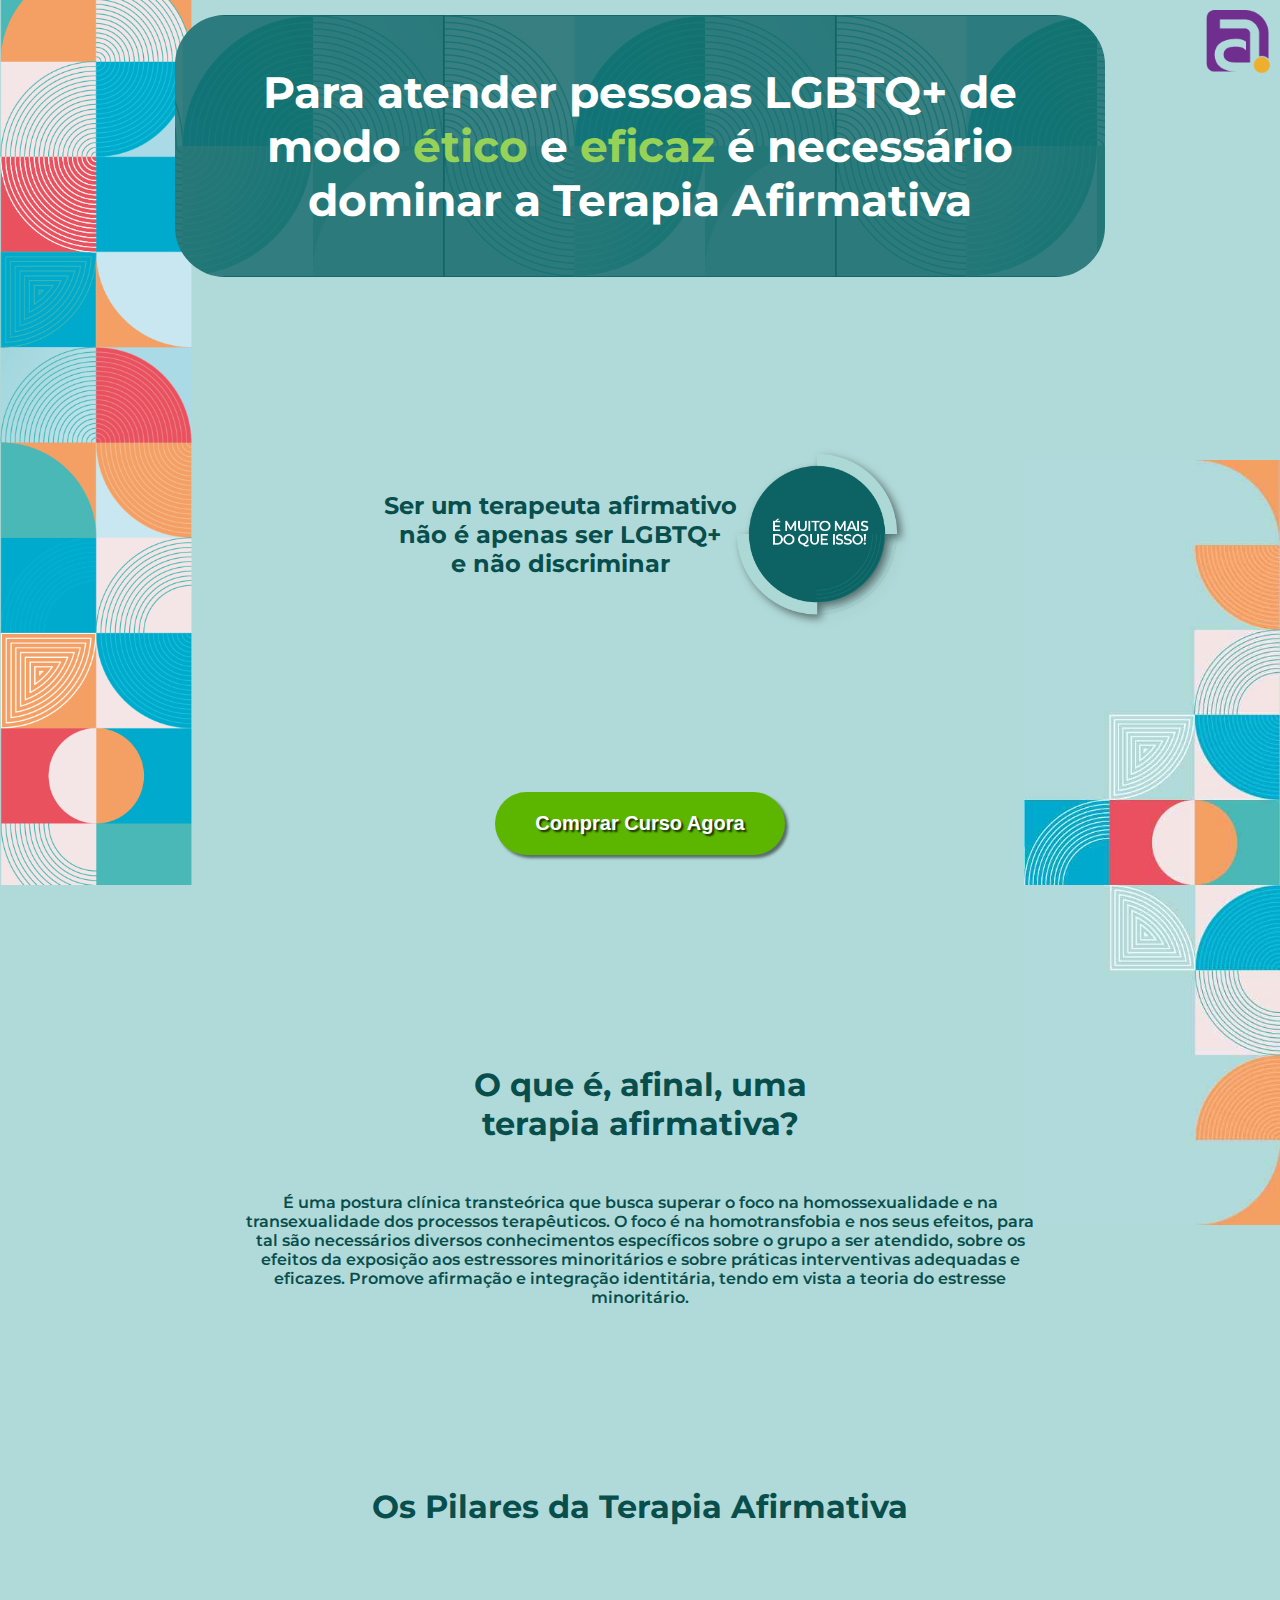
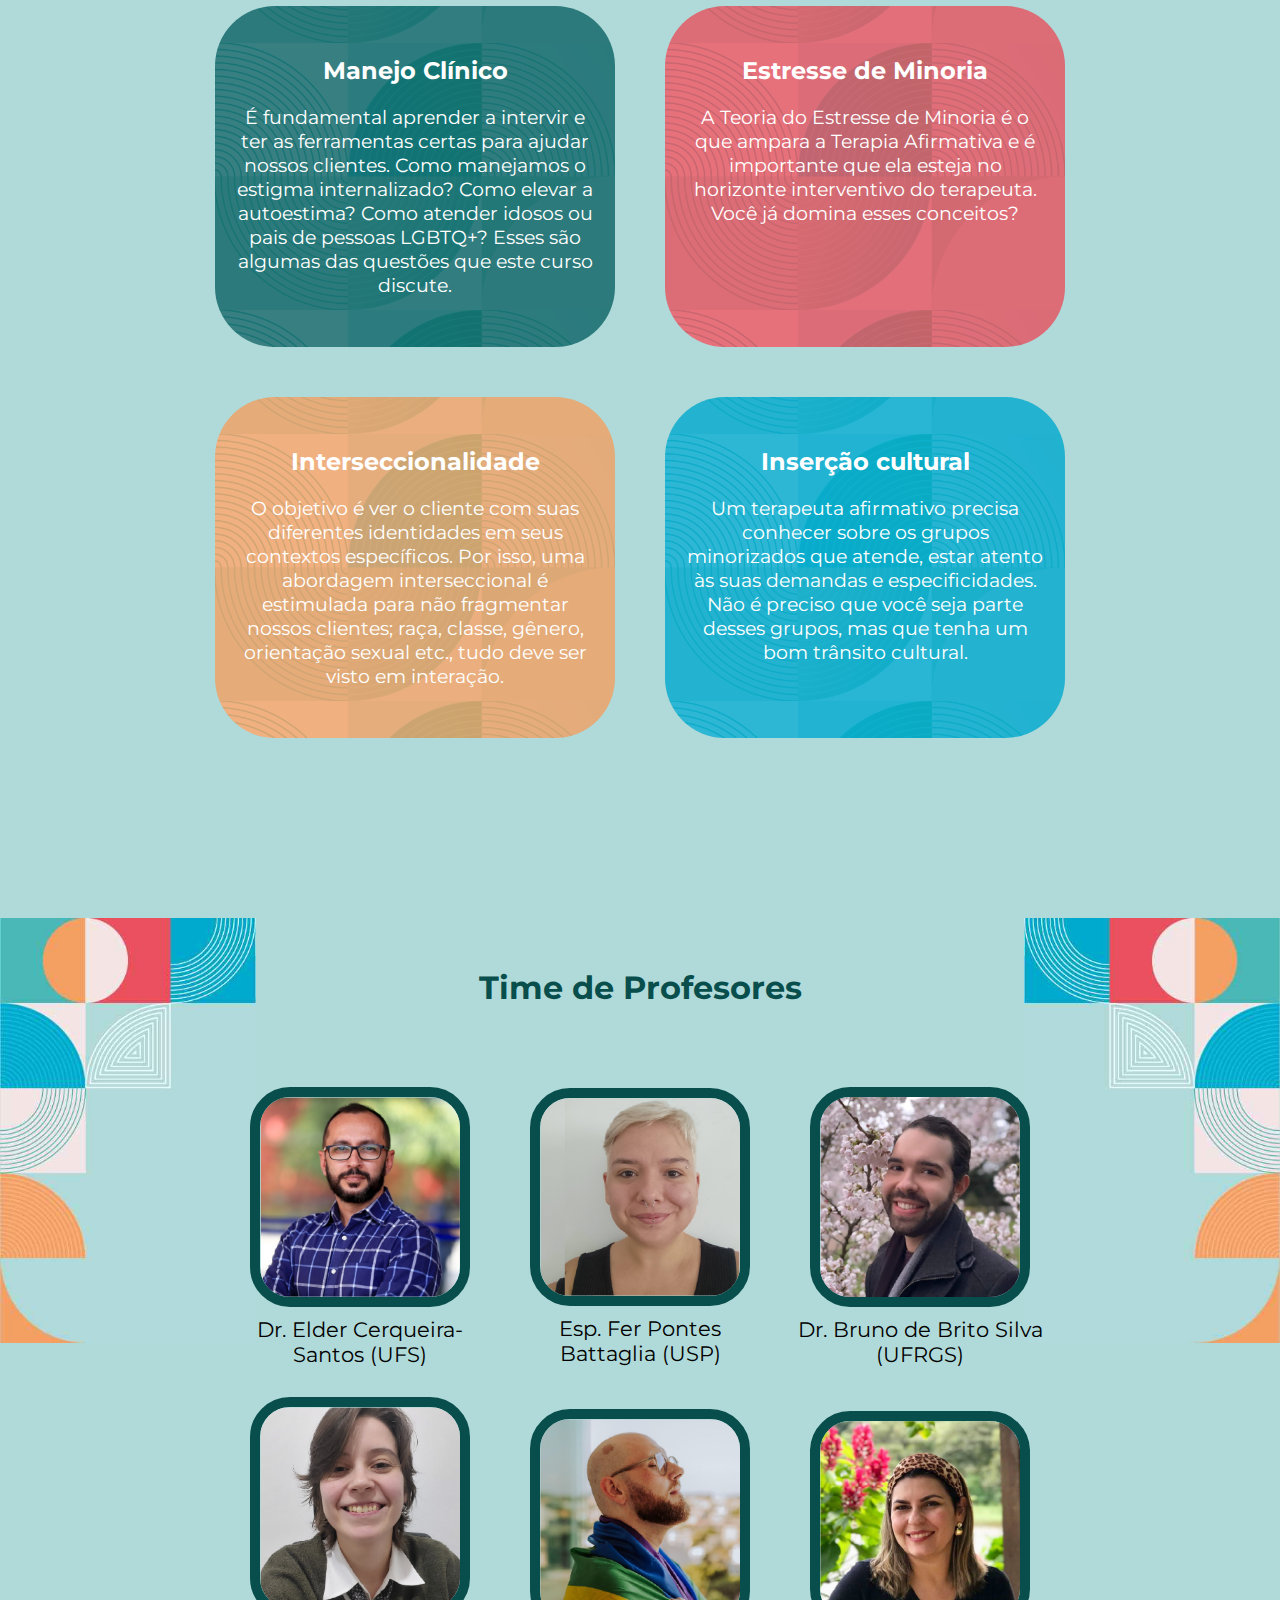
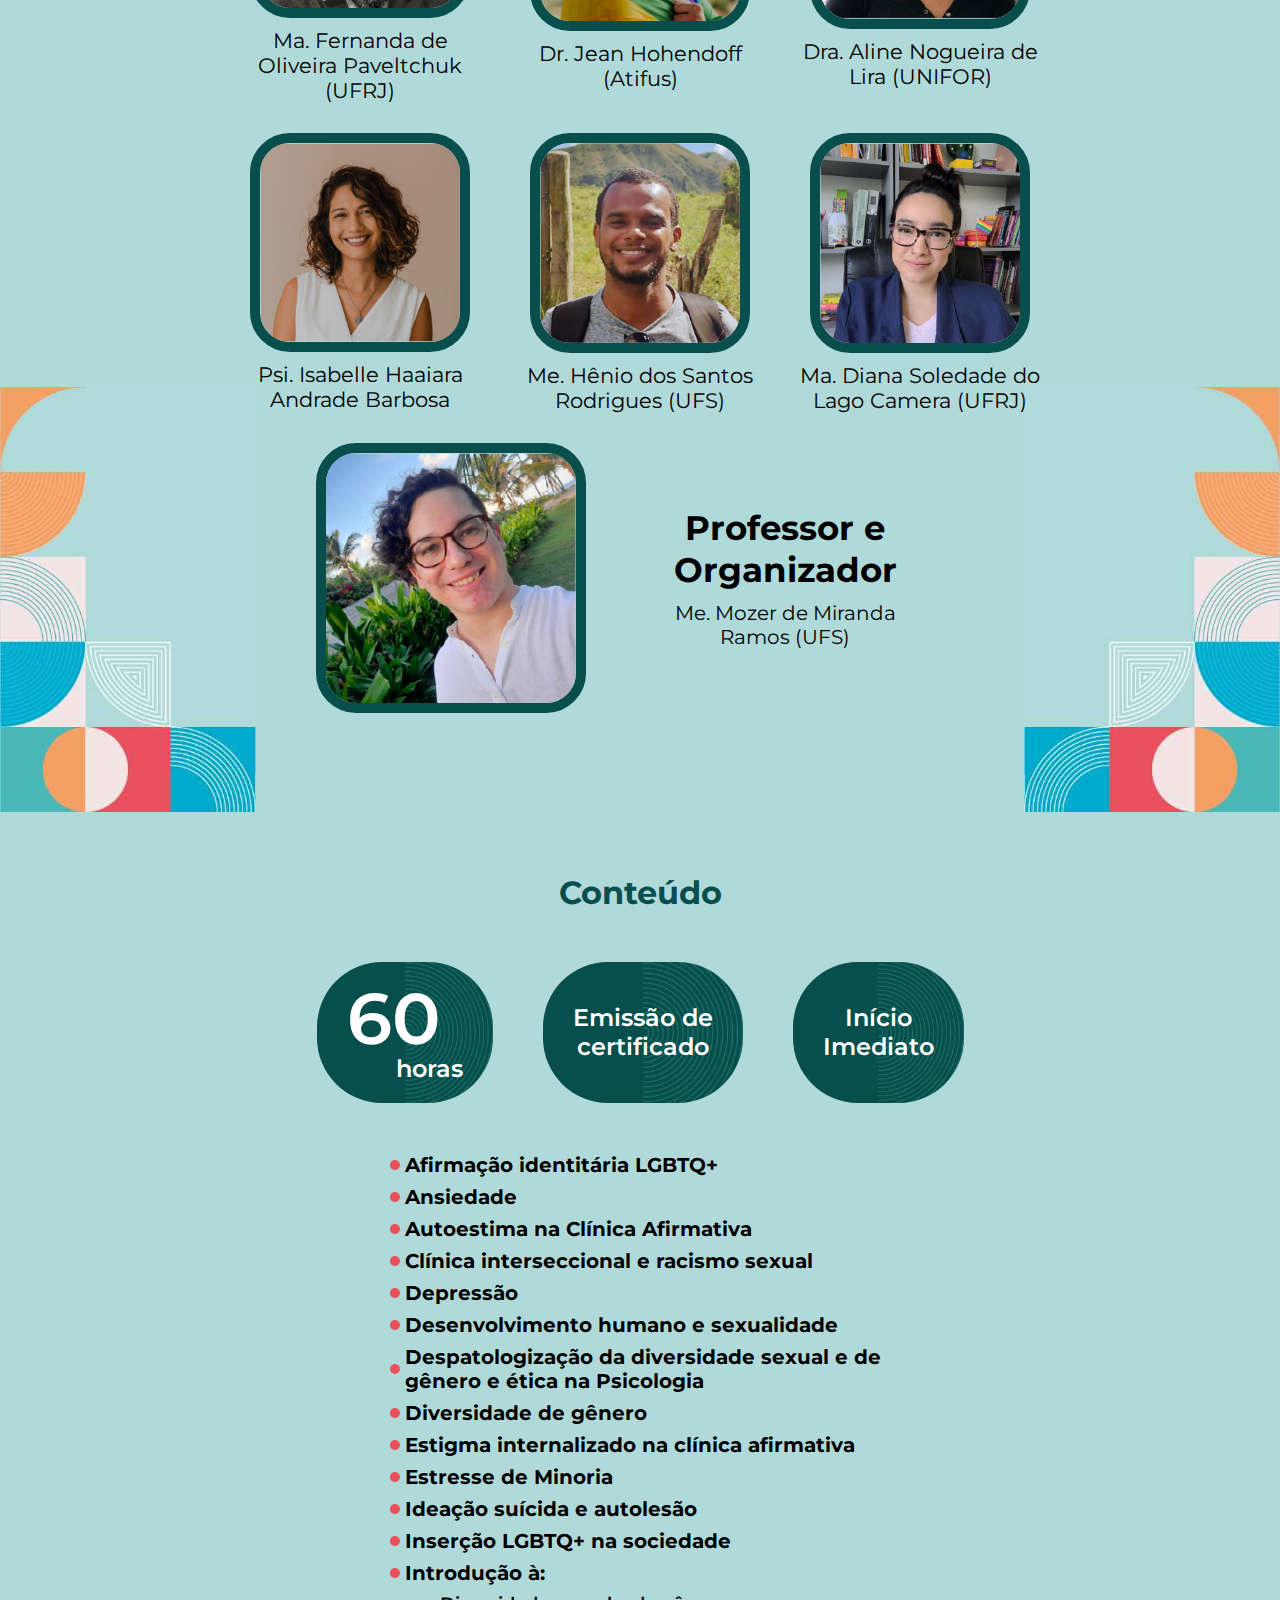
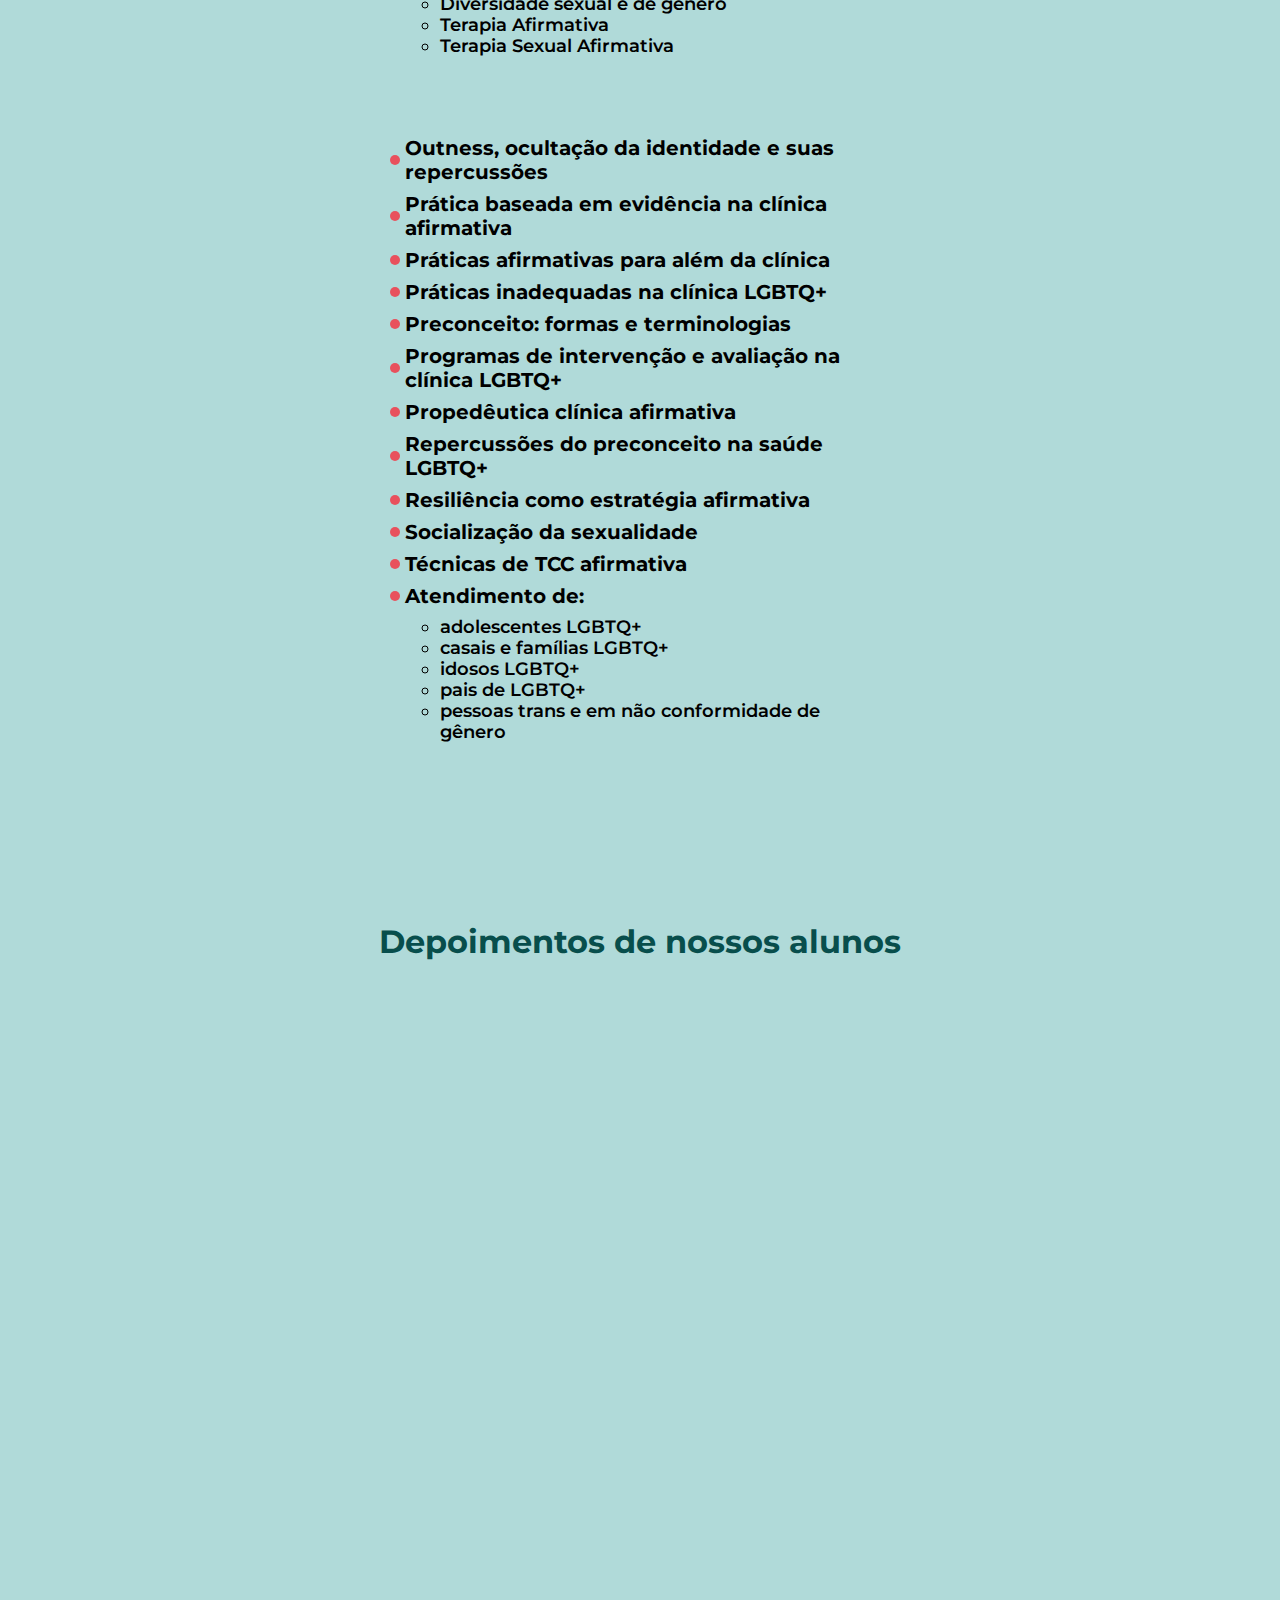
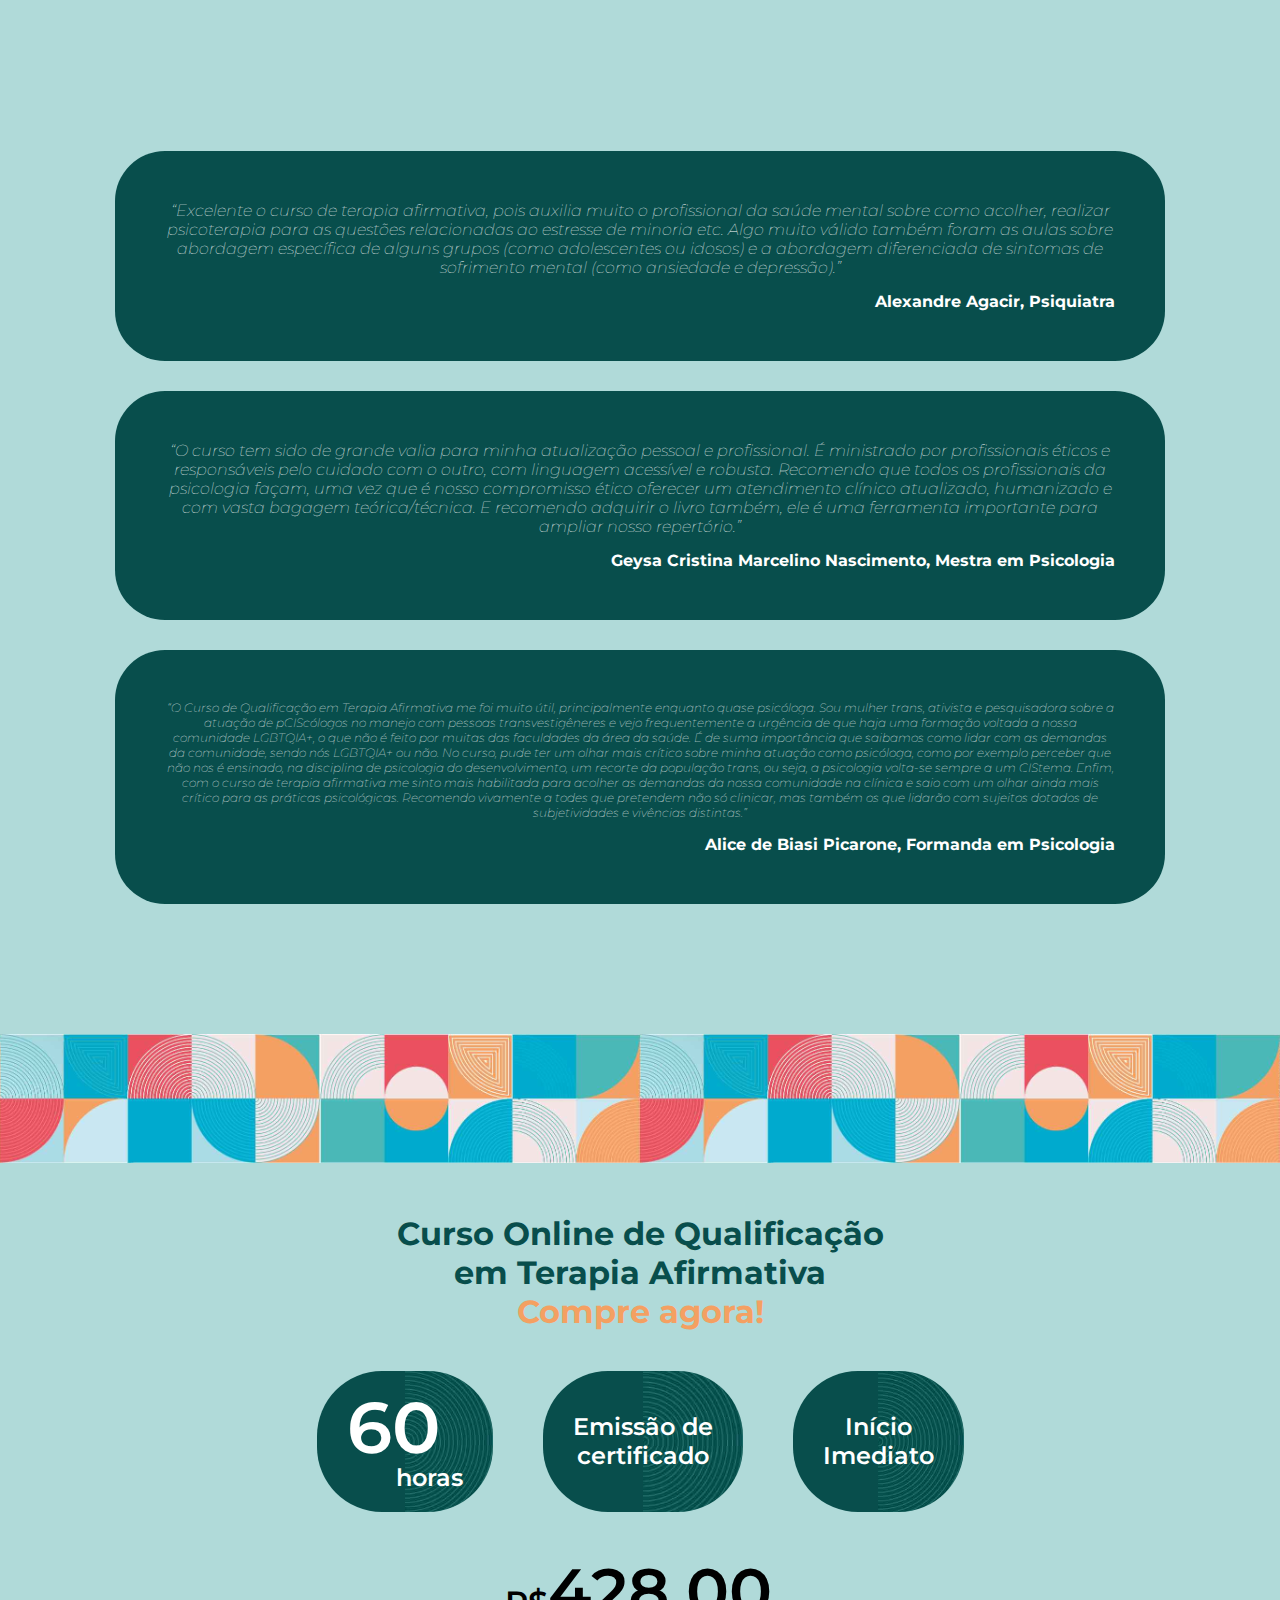
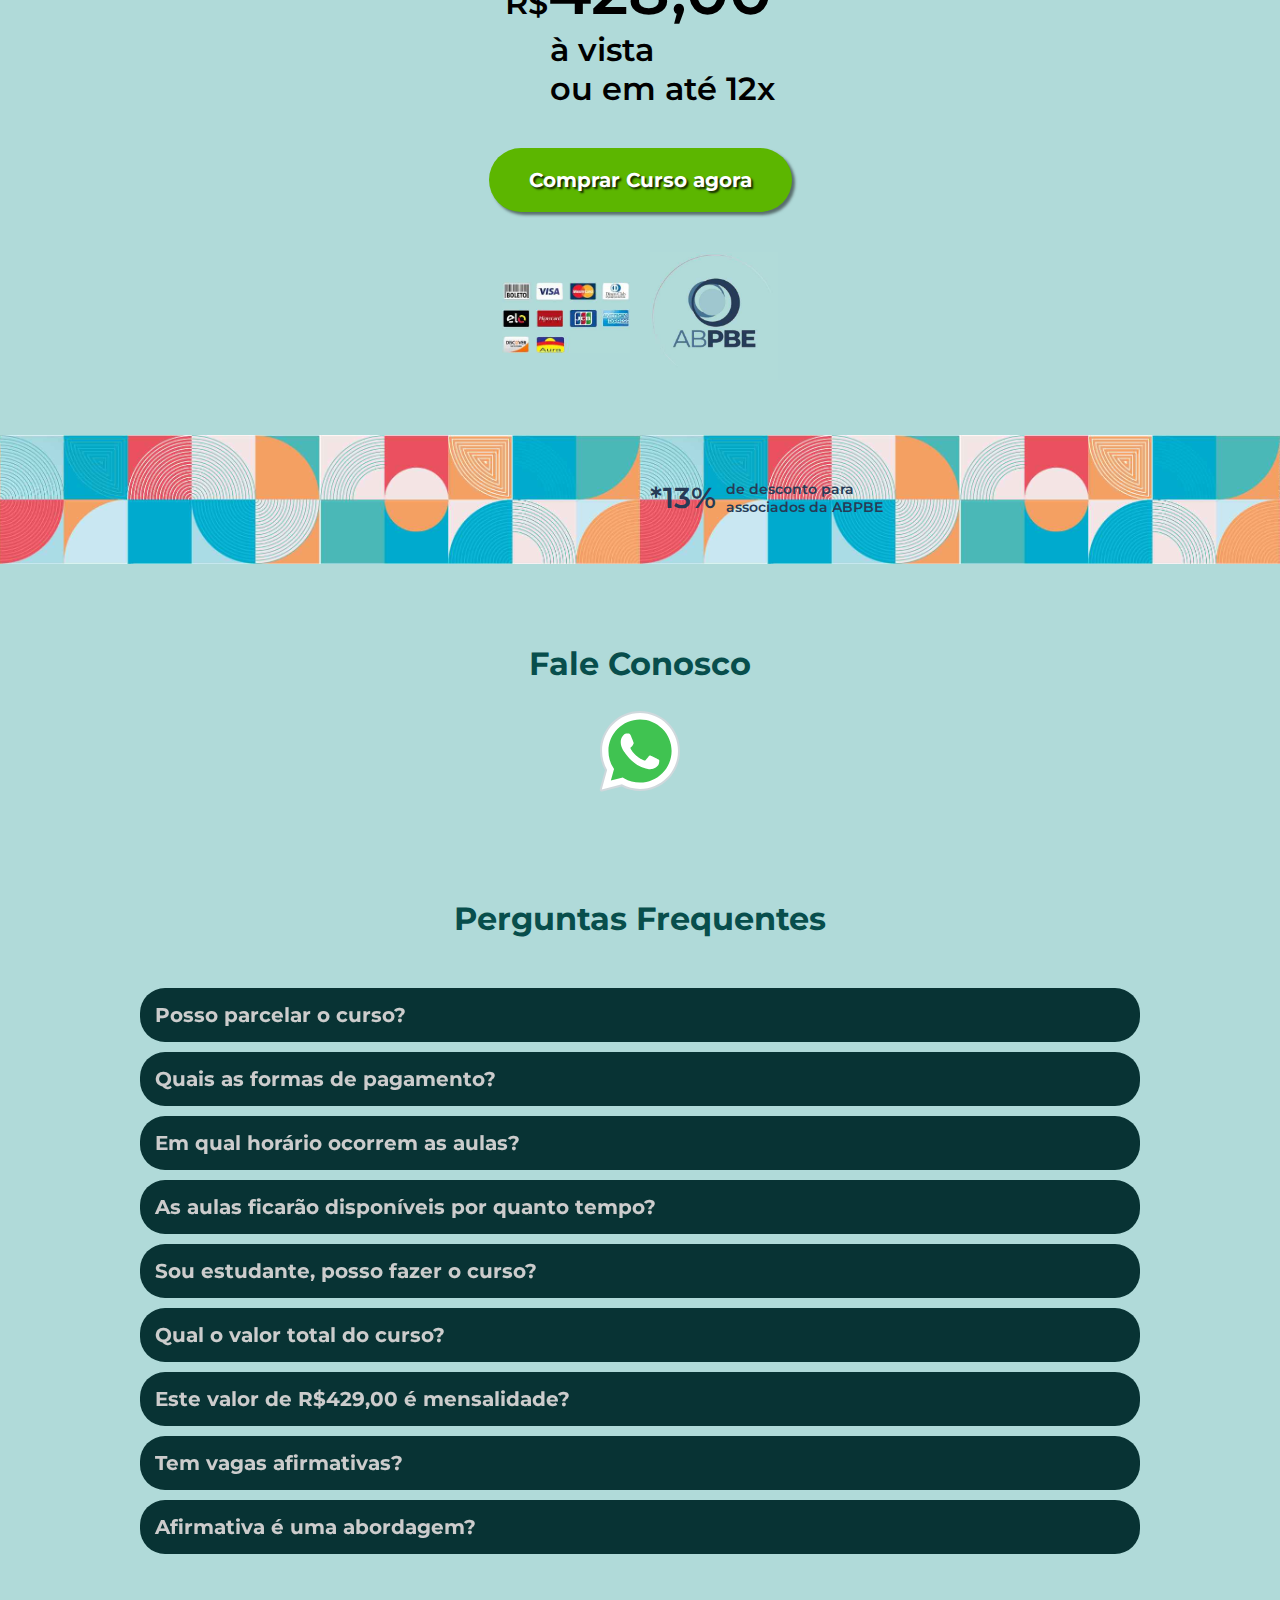
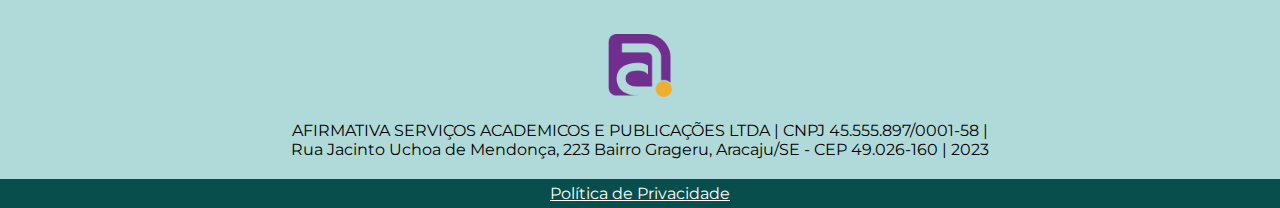
==== commit 769aa5ee: "att de responsividade div relatos" ====
--- a/index.html
+++ b/index.html
@@ -112,7 +112,7 @@
         <div id="section-04__grid">
             <div class="section-04__grid-item">
                 <img src="images/professores/ElderCerqueira.png" alt="Dr. Elder Cerqueira Santos (UFS)">
-                <p>Dr. Elder Cerqueira Santos (UFS)</p>
+                <p>Dr. Elder Cerqueira-Santos (UFS)</p>
             </div>
             <div class="section-04__grid-item">
                 <img src="images/professores/FerPontes.png" alt="Esp. Fer Pontes Battaglia (USP)">
@@ -274,7 +274,7 @@
         <a class="button-01 clickable shaded-text" onclick="return gtag_report_conversion('https://pay.kiwify.com.br/yLl9GNJ');" class="" href="https://pay.kiwify.com.br/yLl9GNJ">Comprar Curso agora</a>
         <div id="section-comprar_div-images">
             <img src="images/cartoes-jpg.jpg" alt="boleto, visa, mastercard, diners, elo, hipercard, jbc, american express, discover e aura aceitos">
-            <div>
+            <div id="section-comprar__div-abpe">
                 <img src="images/abpbe-jpg.jpg" alt="13% de deconto para associados da ABPBE">
                 <div>
                     <p class="highlight-03">*13%</p>
@@ -322,7 +322,7 @@
             </div>
             <div class="pergunta-frequente" id="q07" onclick="toggleQuestion('q07')">
                 <h3>Tem vagas afirmativas?</h3>
-                <p>Sim, é um compromisso nosso. Repetidamente iremos disponibilizar seleções para estudantes de baixa renda, LGBTQ+, negras e indígenas e de microcidades. Indicamos que nos acompanhe no Instagram para ter acesso a essas informações <a href="https://instagram.com/afirmativa" target="_blank" rel="nofollow">(@_afirmativa)</a>.</p>
+                <p>Sim, é um compromisso nosso. Repetidamente iremos disponibilizar seleções para estudantes de baixa renda, LGBTQ+, negras e indígenas e de microcidades. Indicamos que nos acompanhe no Instagram para ter acesso a essas informações <a href="https://instagram.com/_afirmativa?igshid=YmMyMTA2M2Y=" target="_blank" rel="nofollow">(@_afirmativa)</a>.</p>
             </div>
             <div class="pergunta-frequente" id="q08" onclick="toggleQuestion('q08')">
                 <h3>Afirmativa é uma abordagem?</h3>
@@ -333,10 +333,11 @@
 
     <!-- RODAPE -->
     <section id="section-09">
-        <a href="https://instagram.com/afirmativa" target="_blank" rel="nofollow" class="clickable"><img src="images/logo/logo-afirmativa-amarelo.png" alt="logo da afirmativa"></a> 
+        <a href="https://instagram.com/_afirmativa?igshid=YmMyMTA2M2Y=" target="_blank" rel="nofollow" class="clickable"><img src="images/logo/logo-afirmativa-amarelo.png" alt="logo da afirmativa"></a> 
         <p>
             AFIRMATIVA SERVIÇOS ACADEMICOS E PUBLICAÇÕES LTDA | CNPJ 45.555.897/0001-58 | <br> Rua Jacinto Uchoa de Mendonça, 223 Bairro Grageru, Aracaju/SE - CEP 49.026-160 | 2023
         </p>
+        <a href="politicaPrivacidade.html" target="_blank">Política de Privacidade</a>
     </section>
 
     <script src="script.js"></script>
--- a/style.css
+++ b/style.css
@@ -181,6 +181,7 @@
     #section-01__div-subtitulo{
         flex-direction: column;
         gap: 20px;
+        font-size: 1.2em;
     }
 }
 
@@ -193,7 +194,7 @@
 
 
 /* 
-########## ESTILOS DA SECTION 02 ############################################################
+########## ESTILOS DA SECTION 02 (o que é terapia) ############################################################
 */
 
 #section-02{
@@ -273,6 +274,7 @@
     background-position: top left, bottom left, top right, bottom right;
     background-size: 20%;
     margin-top: var(--sections-gap);
+    padding-top: 50px;
     padding-bottom: 100px;
     display: flex;
     flex-direction: column;
@@ -310,9 +312,13 @@
     gap: 20px;
     grid-column-start: 1; 
     grid-column-end: 4;
+    
+    
+    width: 80%;
+    justify-self: center;
 }
 #section-04__grid-item-mozer > img{
-    max-width: 212px; /* 256px || 212px */
+    max-width: 250px; /* 256px || 212px */
     border-radius: 40px;
     border: 10px solid var(--var-color-02);
 }
@@ -343,18 +349,29 @@
         grid-column-end: 3;
         gap: 0px;
     }
-}
-
-@media(max-width: 600px){
+
+    #section-04__grid-item-mozer > img{
+        max-width: 220px;
+    }
+}
+
+@media(max-width: 720px){
     #section-04__grid{
-        grid-template-columns: minmax(250px, 300px);
+        grid-template-columns: minmax(150px, 200px) minmax(150px, 200px);
+        align-items: start;
     }
 
     #section-04__grid-item-mozer{
-        flex-direction: column;
+        flex-direction: row;
         grid-column-start: 1; 
-        grid-column-end: 2;
-        gap: 40px;
+        grid-column-end: 3;
+        justify-self: start;
+        font-size: 0.8em;
+        gap: 10px;
+    }
+
+    #section-04__grid-item-mozer > img{
+        max-width: 200px;
     }
 }
 
@@ -474,18 +491,25 @@
     display: flex;
     flex-direction: column;
     gap: 70px;
-    display: none;
 }
 
 #section-06__grid-iframes{
     display: grid;
-    grid-template-columns: 500px 500px;
-    justify-content: center;
+    grid-template-columns: minmax(300px, 0.5fr) minmax(300px, 0.5fr);
+    justify-items: center;
     gap: 50px;
 }
 #section-06__grid-iframes > iframe{
-    width: 500px;
+    width: 100%;
+    max-width: 500px;
     height: 300px;
+}
+
+#section-06__grid-iframes > iframe:nth-child(odd){
+    justify-self: end;
+}
+#section-06__grid-iframes > iframe:nth-child(even){
+    justify-self: start;
 }
 
 #secton-06__container-relatos{
@@ -513,6 +537,19 @@
     font-size: 0.75em;
 }
 
+@media (max-width: 720px) {
+    #section-06__grid-iframes{
+        grid-template-columns: minmax(100px, 1fr);
+    }
+
+    #section-06__grid-iframes > iframe:nth-child(odd){
+        justify-self: center;
+    }
+    #section-06__grid-iframes > iframe:nth-child(even){
+        justify-self: center;
+    }
+}
+
 
 /* 
 ########## ESTILOS DA SECTION COMPRAR (06) ############################################################
@@ -547,7 +584,7 @@
     max-width: 128px;
 }
 
-#section-comprar_div-images > div > div{
+#section-comprar__div-abpe > div{
     position: absolute;
     margin-top: -25px;
     display: flex;
@@ -563,9 +600,23 @@
         font-size: 1.5em;
     }
 
-    #section-comprar_div-images > div > div{
+    #section-comprar_div-images{
         flex-direction: column;
-        gap: 0px;
+    }
+
+    #section-comprar__div-abpe{
+        display: flex;
+        flex-direction: column;
+        align-items: center;
+    }
+
+    #section-comprar__div-abpe > div{
+        position: relative;
+        margin-top: 0px;
+        display: flex;
+        flex-direction: column;
+        align-items: center;
+        text-align: center;
     }
 }
 
@@ -642,16 +693,28 @@
 */
 
 #section-09{
-    padding-top: 80px;
+    padding: 80px 0px 0px 0px;
     display: flex;
     flex-direction: column;
     align-items: center;
     gap: 20px;
-    padding-bottom: 30px;
-}
+    text-align: center;
+}
+
+#section-09 > a > img{
+    max-width: 64px;
+}
+
 #section-09 > p{
     max-width: 800px;
-    text-align: center;
+}
+
+#section-09 > a:nth-child(3){
+    background-color: var(--var-color-02);
+    color: white;
+    width: 100%;
+    padding: 5px;
+    text-decoration: underline;
 }
 
 @media (max-width: 720px) {
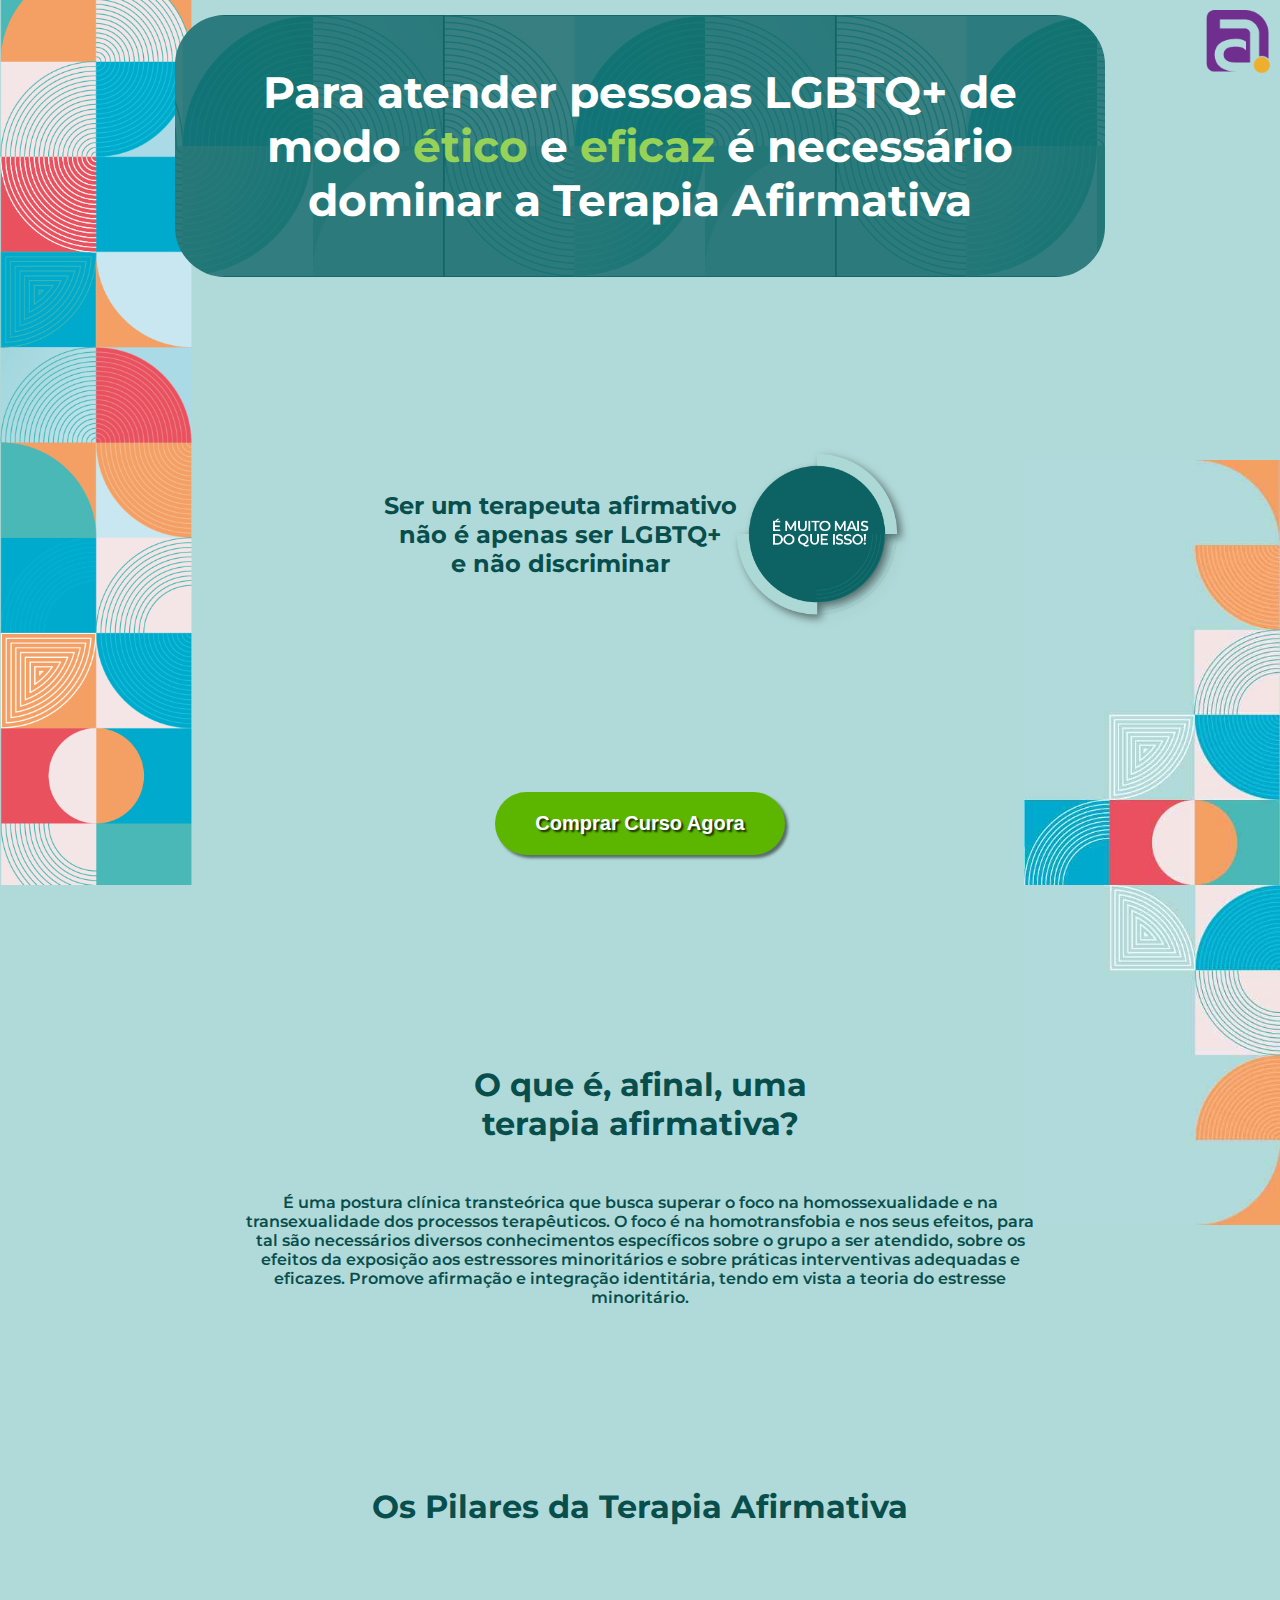
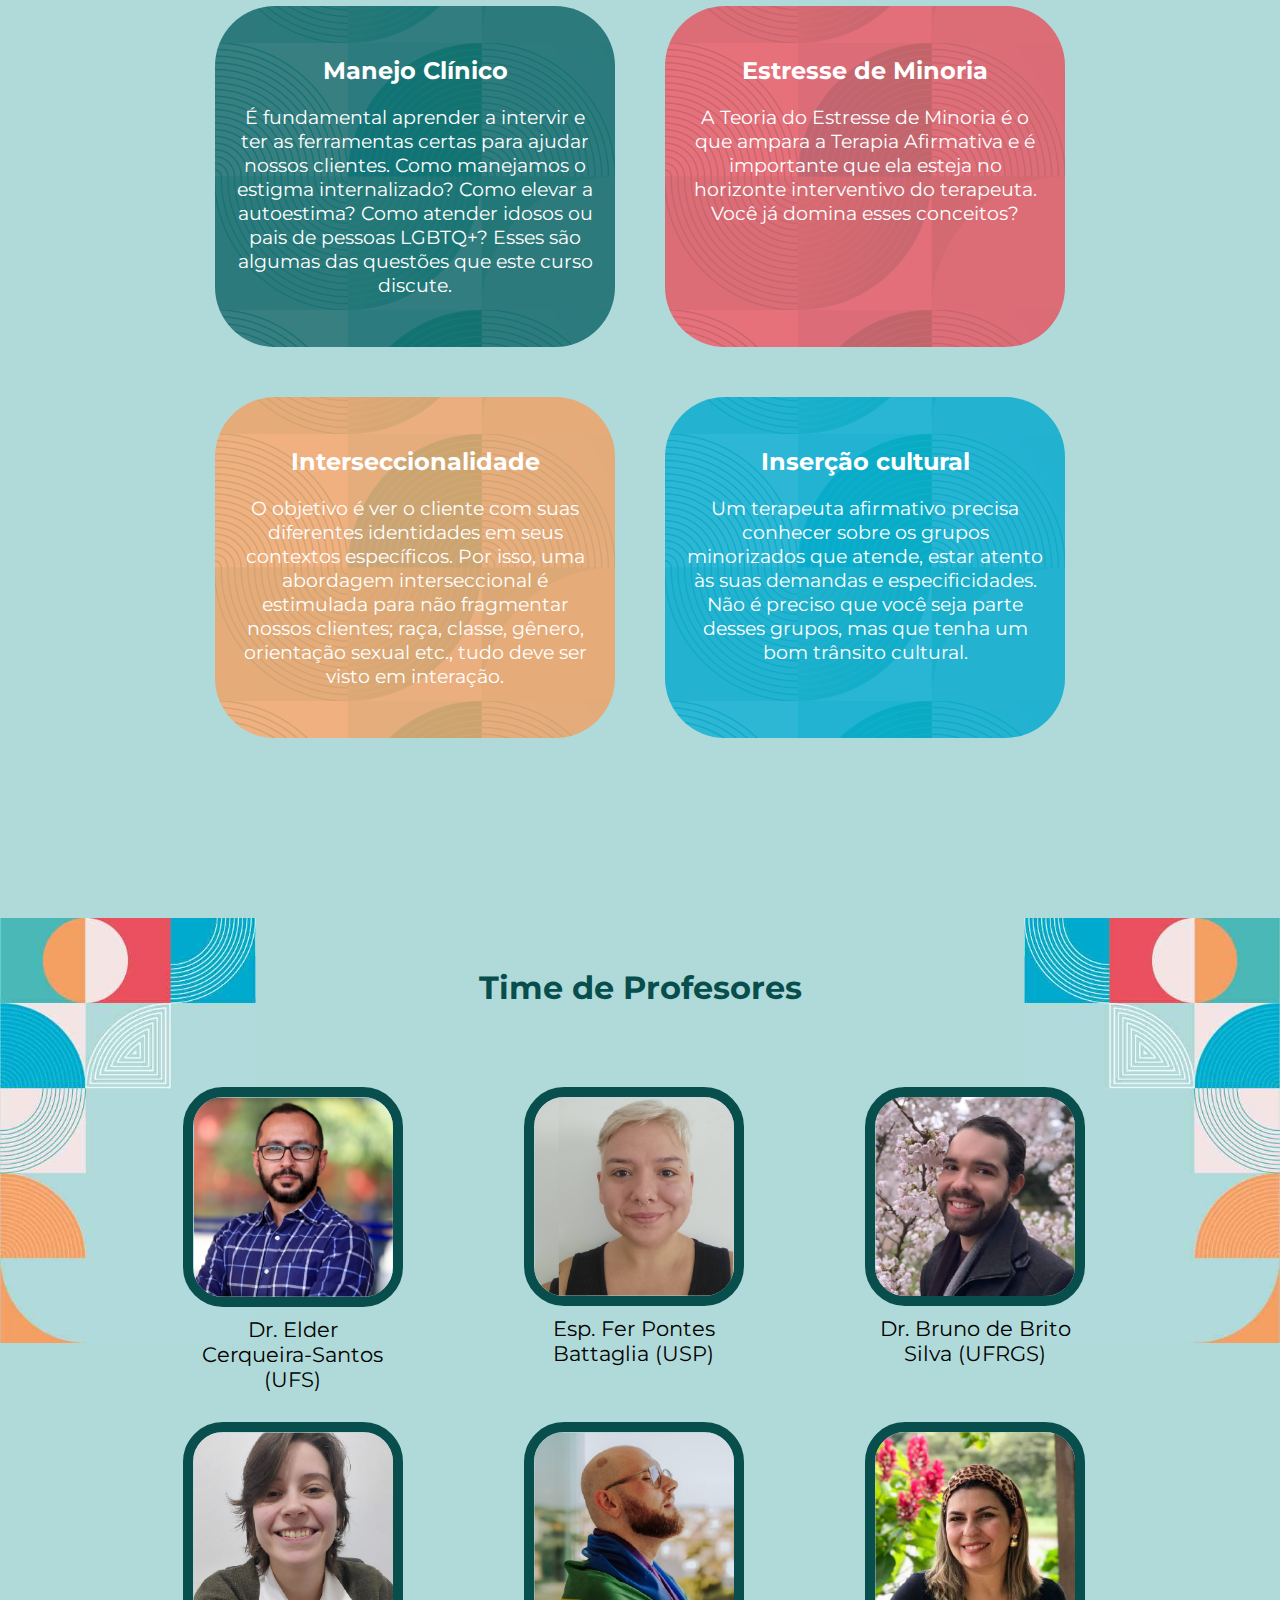
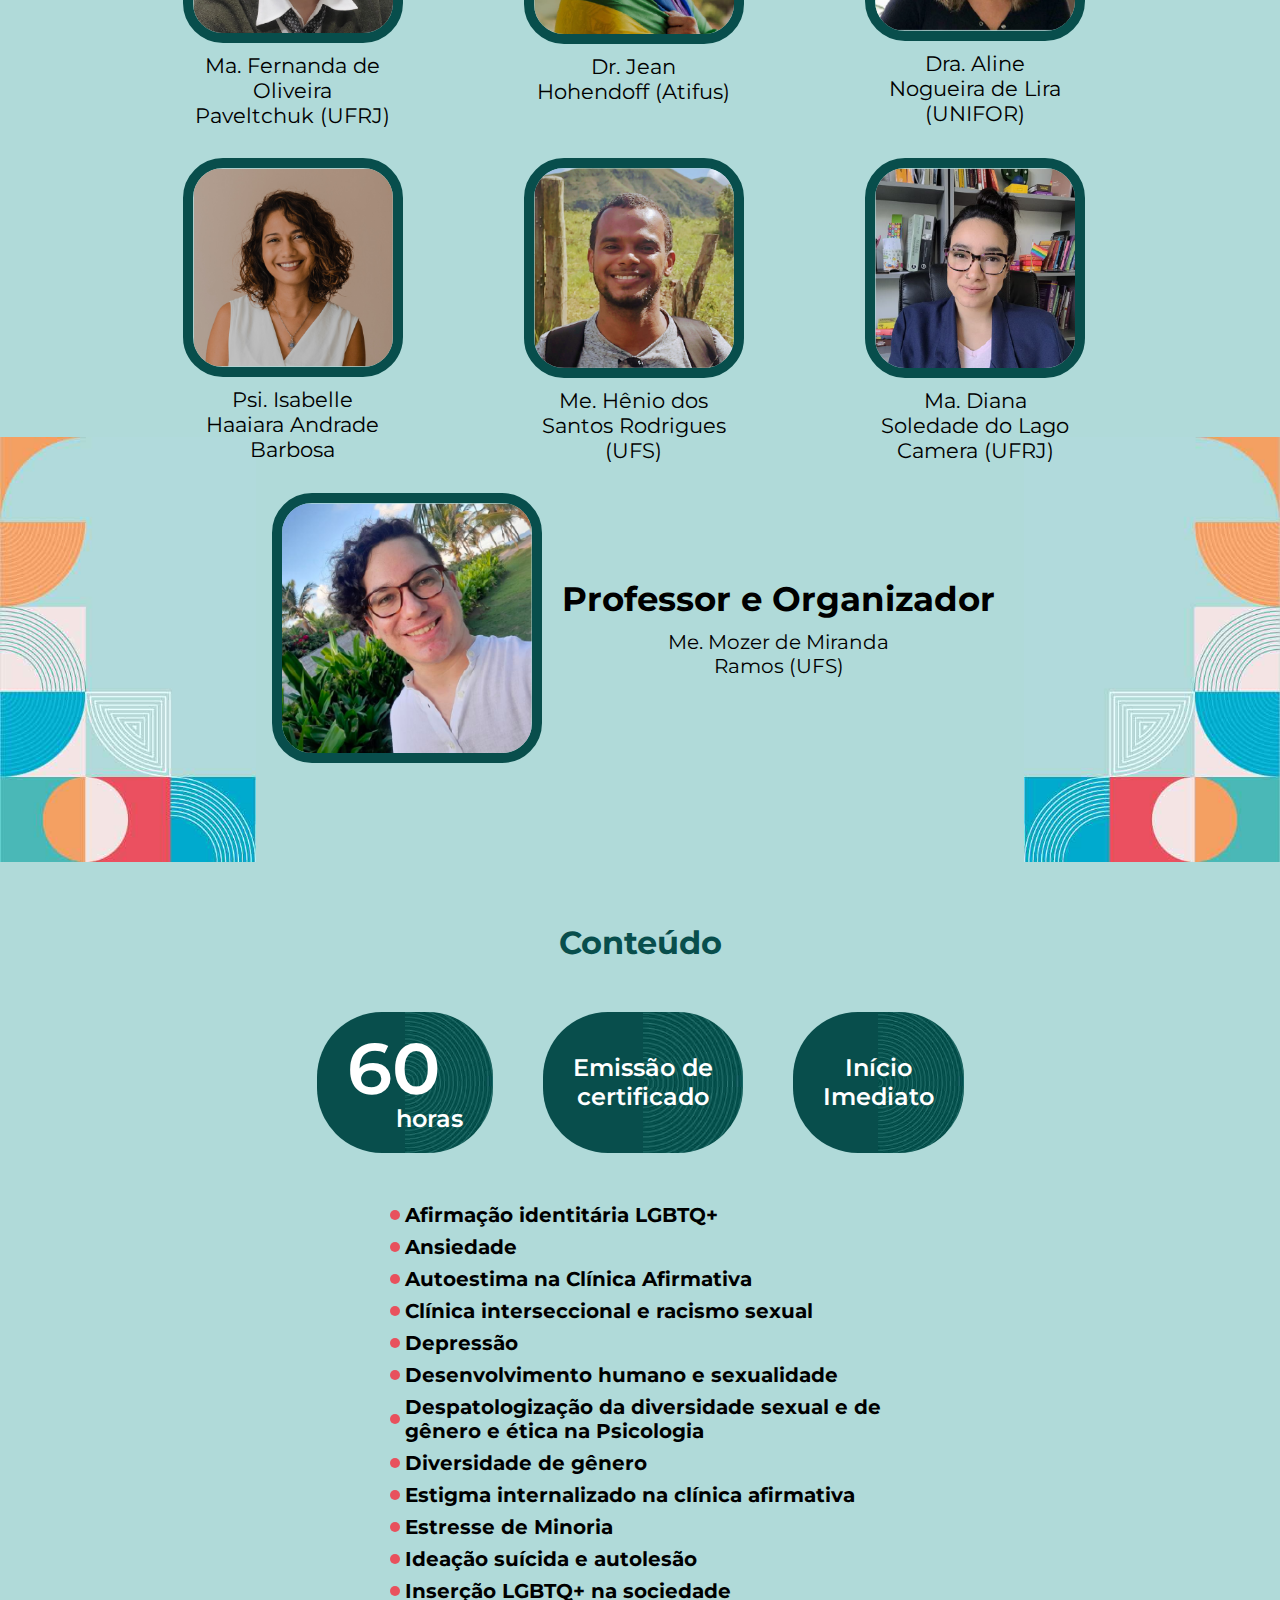
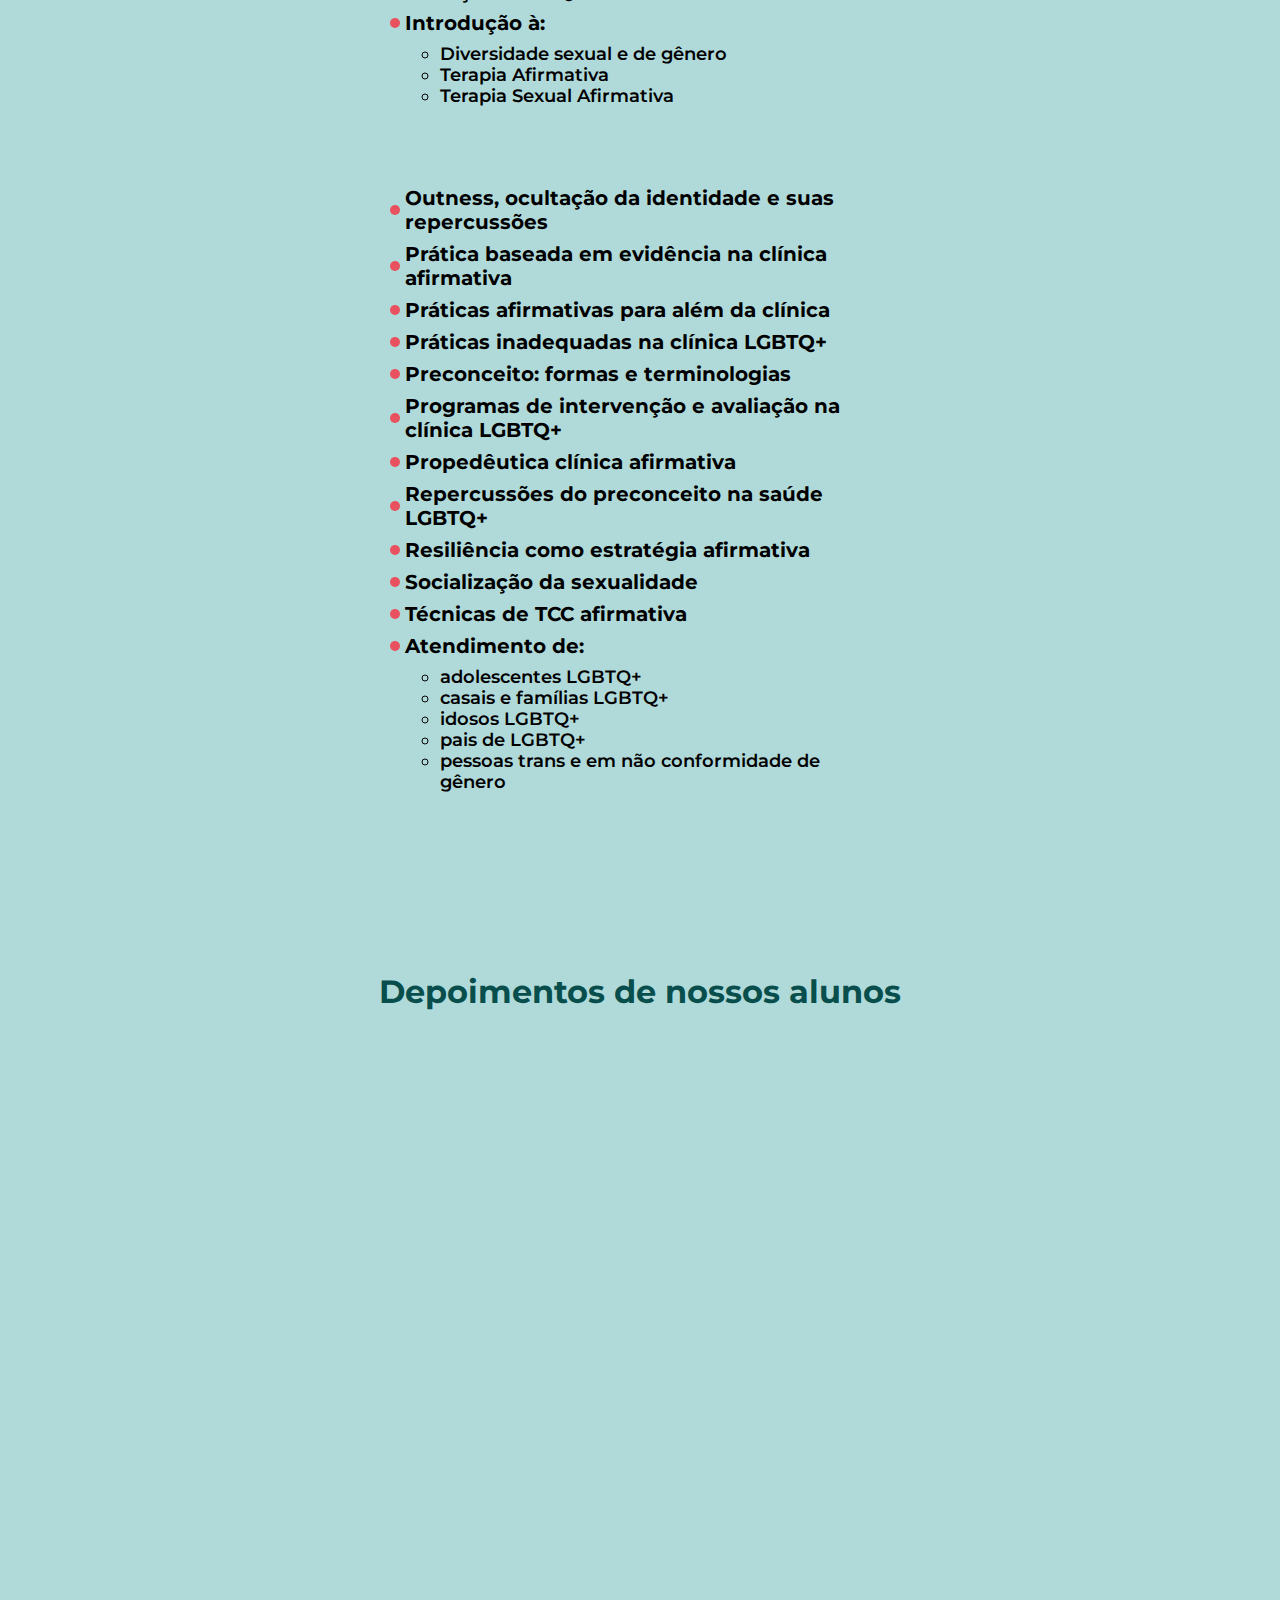
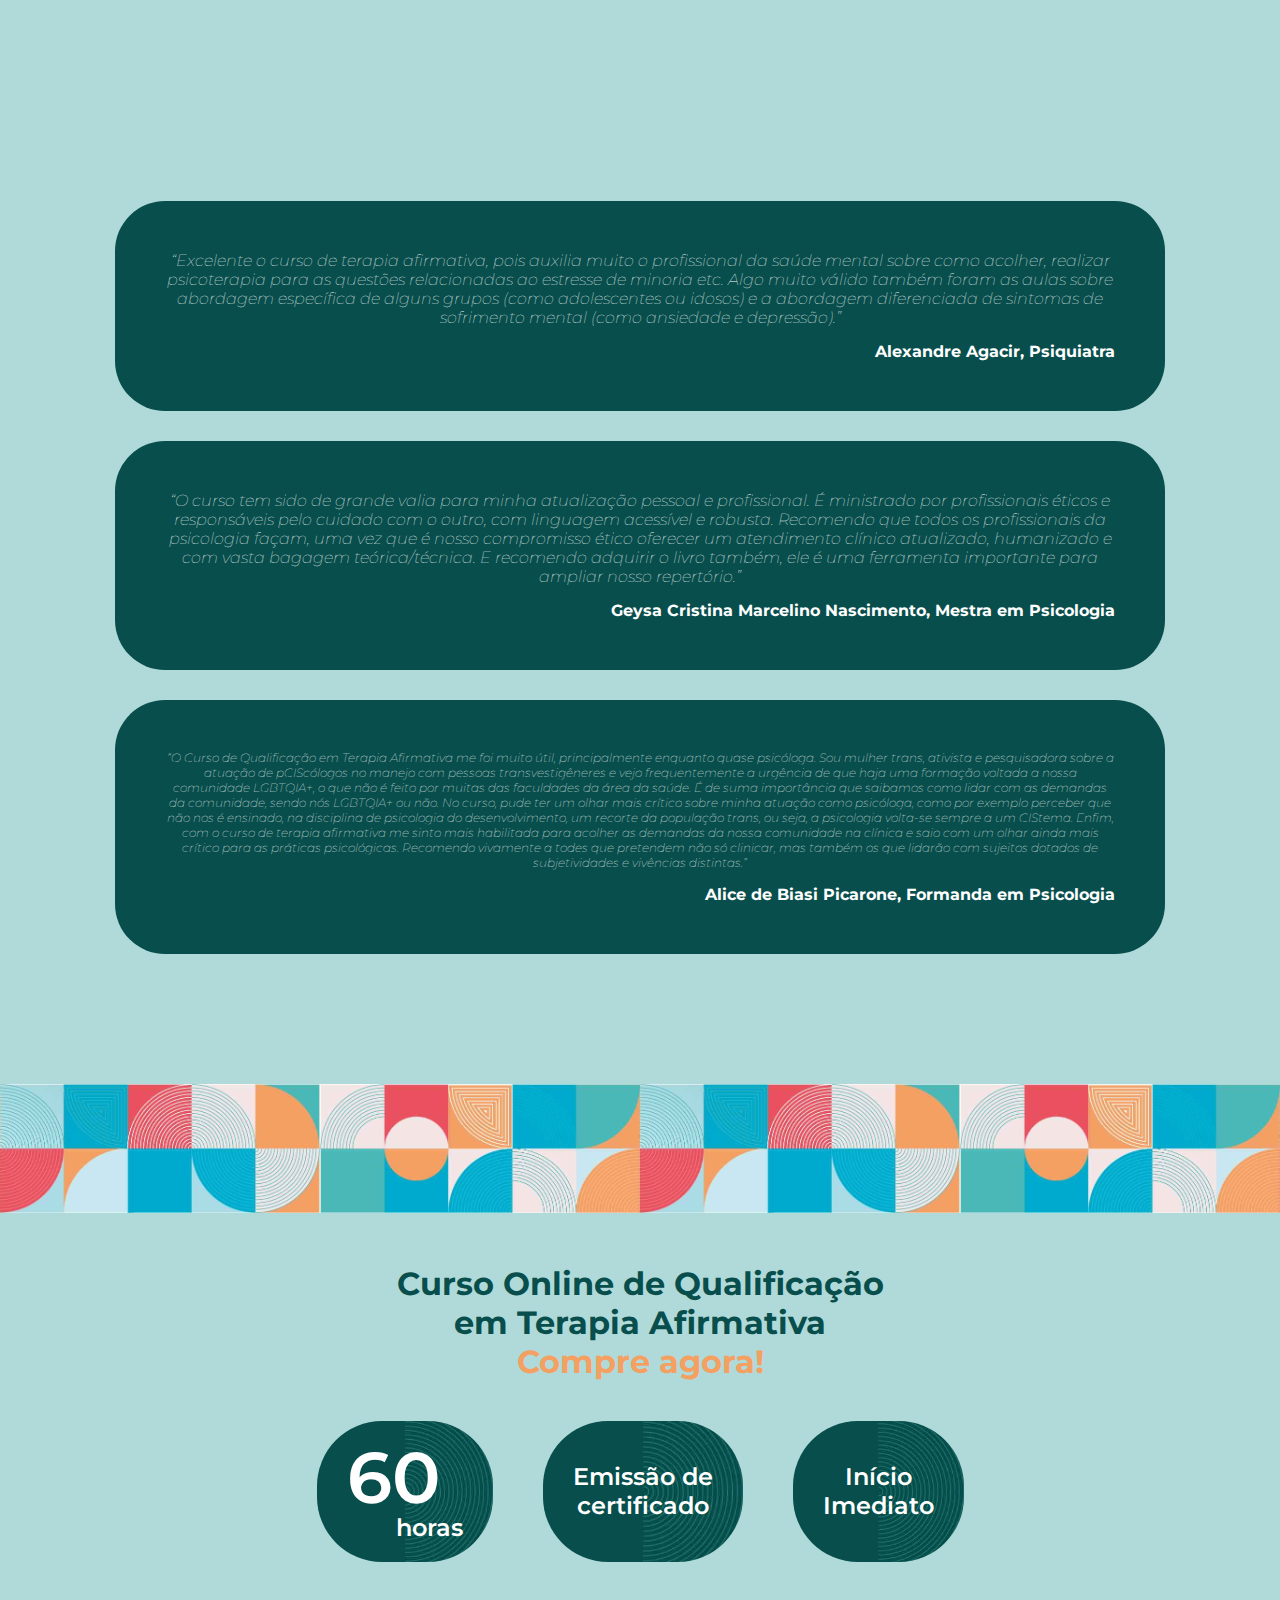
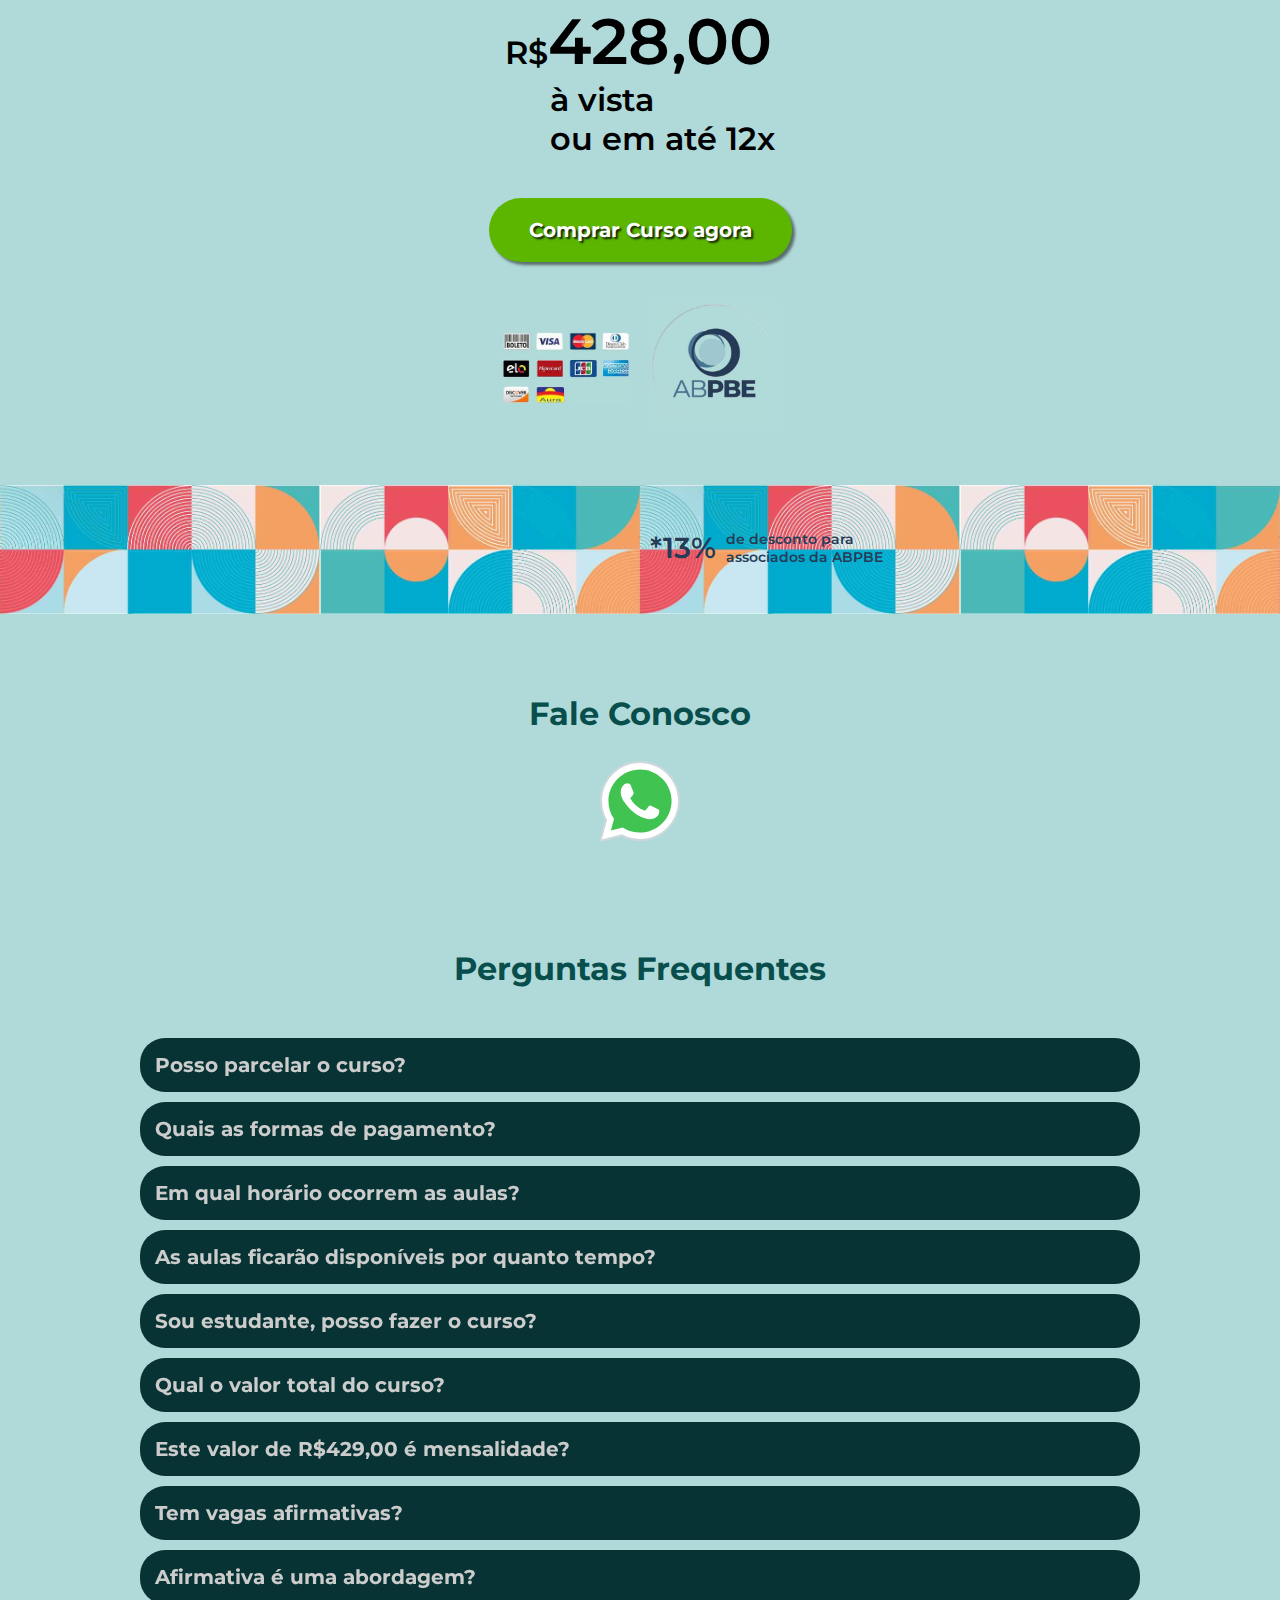
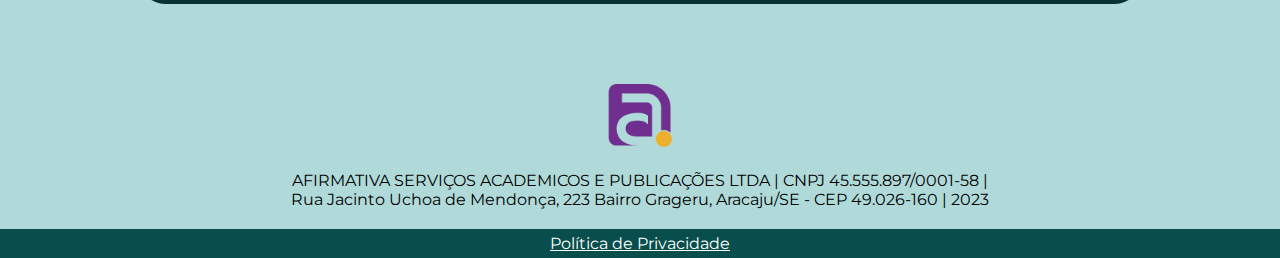
==== commit a37bef31: "atualizacao 2 grid professores" ====
--- a/index.html
+++ b/index.html
@@ -111,7 +111,7 @@
         <h2>Time de Profesores</h2>
         <div id="section-04__grid">
             <div class="section-04__grid-item">
-                <img src="images/professores/ElderCerqueira.png" alt="Dr. Elder Cerqueira Santos (UFS)">
+                <img src="images/professores/ElderCerqueira.png" alt="Dr. Elder Cerqueira-Santos (UFS)">
                 <p>Dr. Elder Cerqueira-Santos (UFS)</p>
             </div>
             <div class="section-04__grid-item">
--- a/style.css
+++ b/style.css
@@ -283,42 +283,56 @@
 
 #section-04__grid{
     display: grid;
-    grid-template-columns: 250px 250px 250px;
-    justify-content: center;
-    gap: 30px 30px;
+    grid-template-columns: minmax(100px, 0.33fr) minmax(100px, 0.33fr) minmax(100px, 0.33fr);
+    grid-template-areas:
+        "prof prof prof"
+        "prof prof prof"
+        "prof prof prof"
+        "moze moze moze"
+    ;
+    gap: 30px;
 }
 
 .section-04__grid-item{
     display: flex;
     flex-direction: column;
-    justify-content: center;
+    justify-content: start;
     align-items: center;
     gap: 10px;
     border-radius: 40px;
     color: black;
     font-size: 1.3em;
     text-align: center;
-    /* font-weight: bold; */
-}
+}
+
+.section-04__grid-item:nth-child(1), .section-04__grid-item:nth-child(4), .section-04__grid-item:nth-child(7){
+    justify-self: end;
+}
+.section-04__grid-item:nth-child(3), .section-04__grid-item:nth-child(6), .section-04__grid-item:nth-child(9){
+    justify-self: start;
+}
+
 .section-04__grid-item > img{
+    width: 100%;
     max-width: 200px;
     border-radius: 40px;
     border: 10px solid var(--var-color-02);
 }
+.section-04__grid-item > p{
+    width: 100%;
+    max-width: 200px;
+}
 
 #section-04__grid-item-mozer{
-    display: flex;
+    grid-area: moze;
+    justify-self: center;
+    display: flex;
+    justify-content: flex-start;
     align-items: center;
     gap: 20px;
-    grid-column-start: 1; 
-    grid-column-end: 4;
-    
-    
-    width: 80%;
-    justify-self: center;
 }
 #section-04__grid-item-mozer > img{
-    max-width: 250px; /* 256px || 212px */
+    max-width: 250px;
     border-radius: 40px;
     border: 10px solid var(--var-color-02);
 }
@@ -339,39 +353,37 @@
     font-size: 1.25em;
 }
 
-@media(max-width: 1000px){
-    #section-04__grid{
-        grid-template-columns: minmax(250px, 300px) minmax(250px, 300px);
-    }
-
-    #section-04__grid-item-mozer{
-        grid-column-start: 1; 
-        grid-column-end: 3;
-        gap: 0px;
-    }
-
-    #section-04__grid-item-mozer > img{
-        max-width: 220px;
-    }
-}
-
-@media(max-width: 720px){
-    #section-04__grid{
-        grid-template-columns: minmax(150px, 200px) minmax(150px, 200px);
-        align-items: start;
-    }
-
-    #section-04__grid-item-mozer{
-        flex-direction: row;
-        grid-column-start: 1; 
-        grid-column-end: 3;
-        justify-self: start;
-        font-size: 0.8em;
-        gap: 10px;
-    }
-
+@media (max-width: 570px) {
     #section-04__grid-item-mozer > img{
         max-width: 200px;
+    }
+}
+
+@media (max-width: 500px) {
+    #section-04__grid{
+        grid-template-columns: minmax(100px, 0.5fr) minmax(100px, 0.5fr);
+        grid-template-areas:
+            "prof prof"
+            "prof prof"
+            "prof prof"
+            "prof prof"
+            "prof prof"
+            "moze moze"
+        ;
+    }
+
+    #section-04__grid-item-mozer{
+        flex-direction: column;
+    }
+}
+
+@media (max-width: 350px) {
+    #section-04__grid-item-mozer > img{
+        max-width: 150px;
+    }
+
+    #section-04__grid-item-mozer > div{
+        font-size: 0.75em;
     }
 }
 
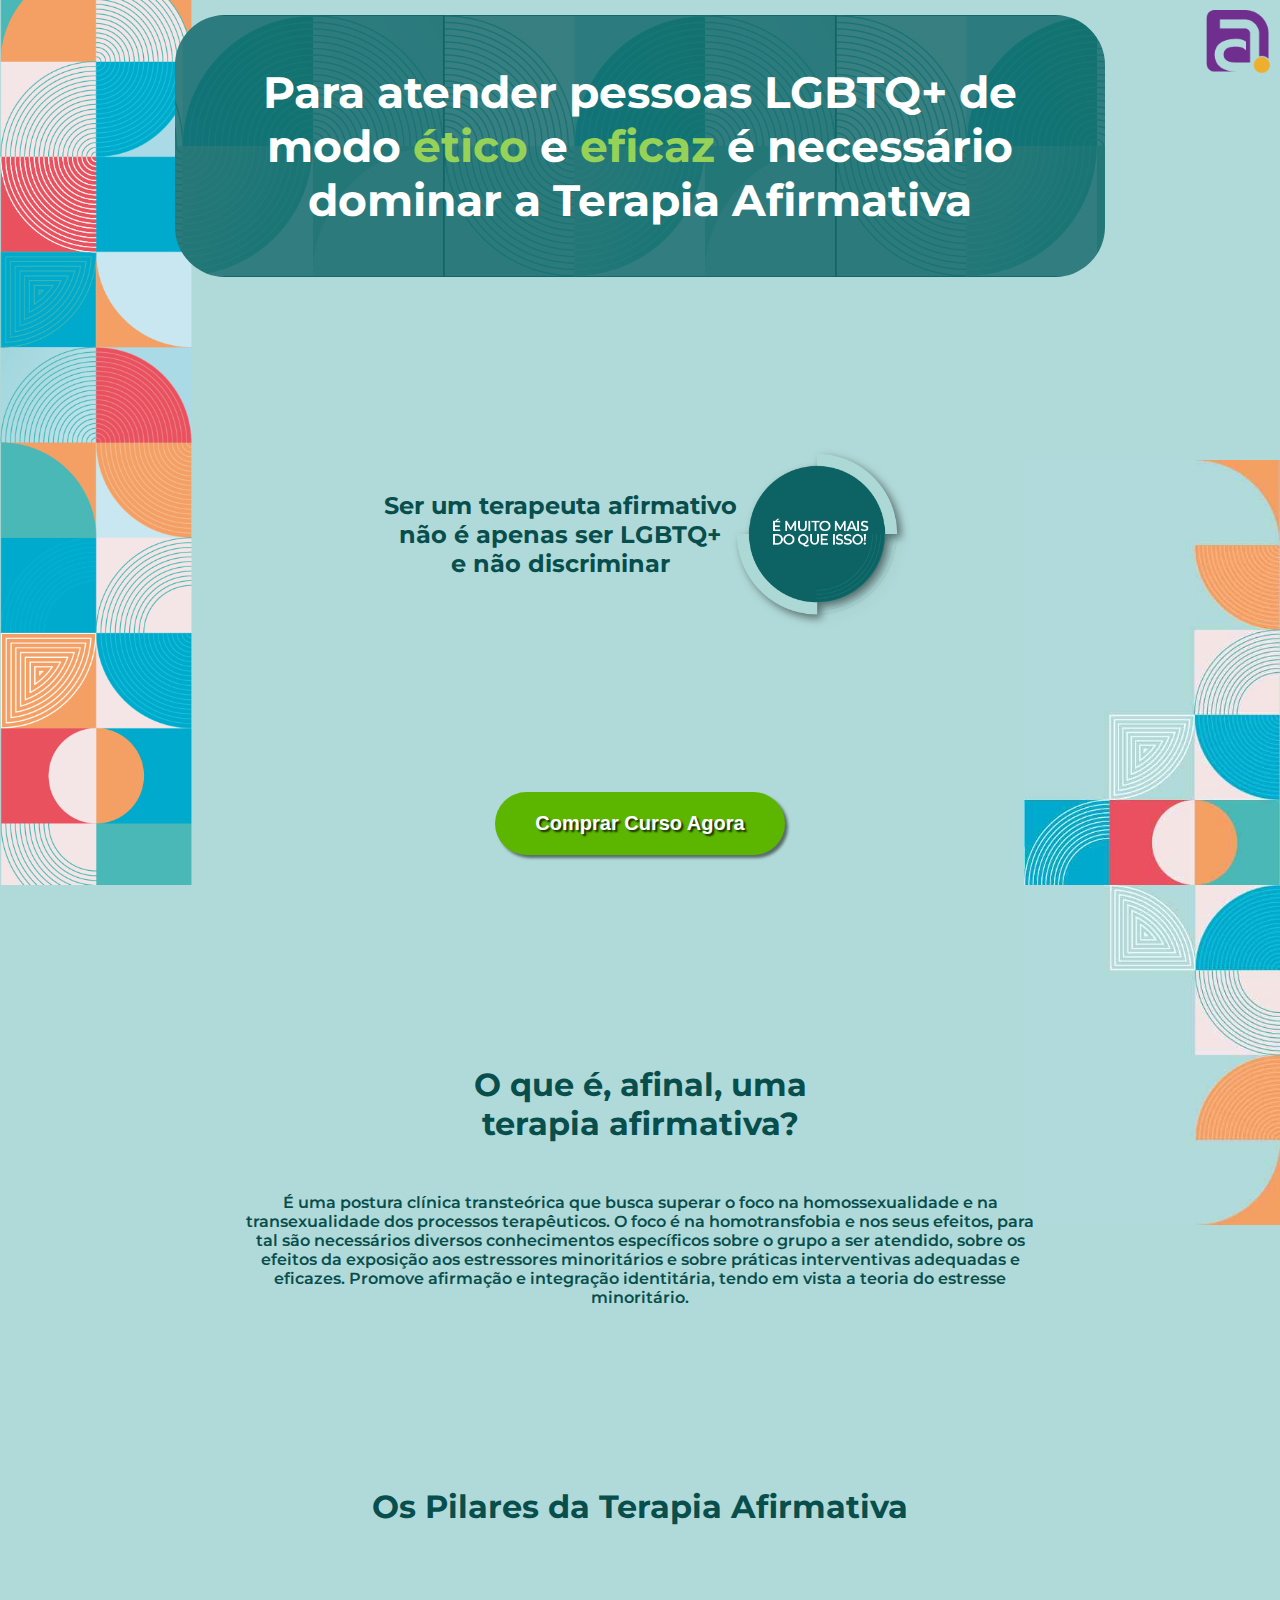
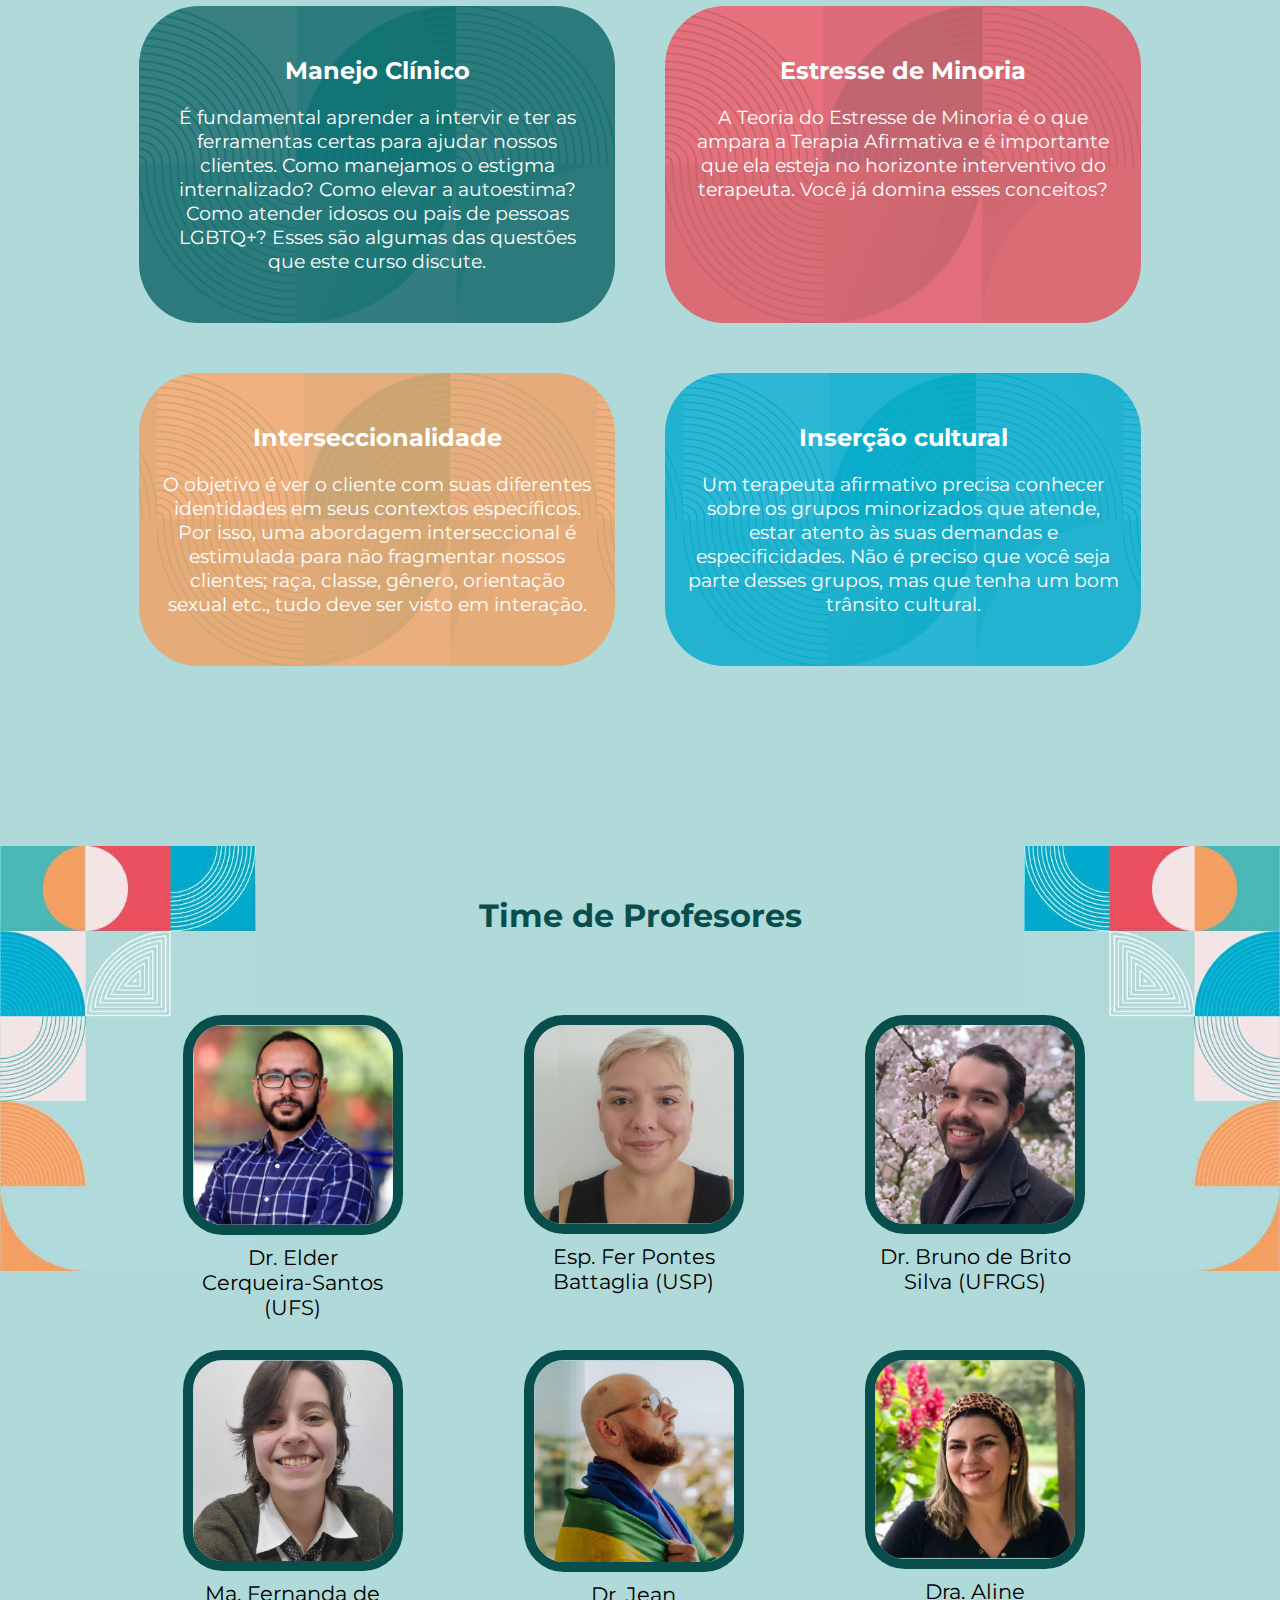
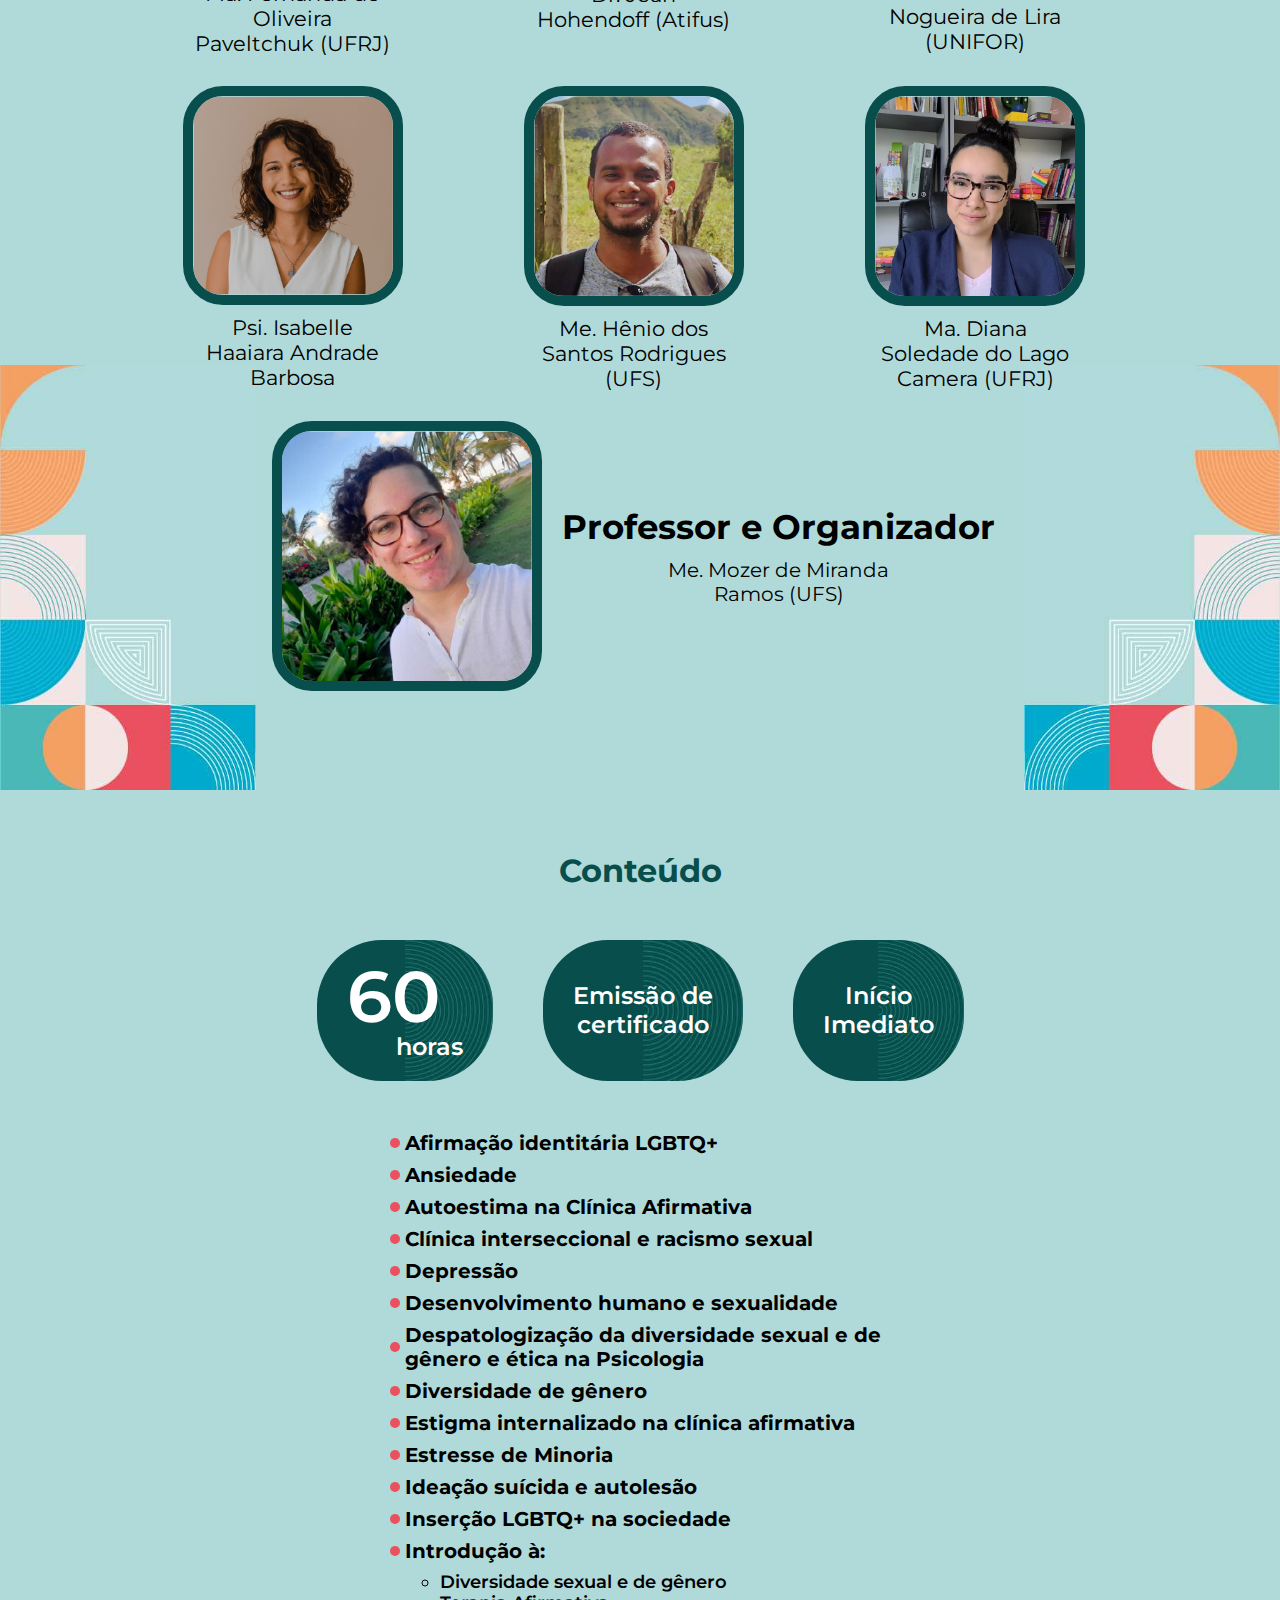
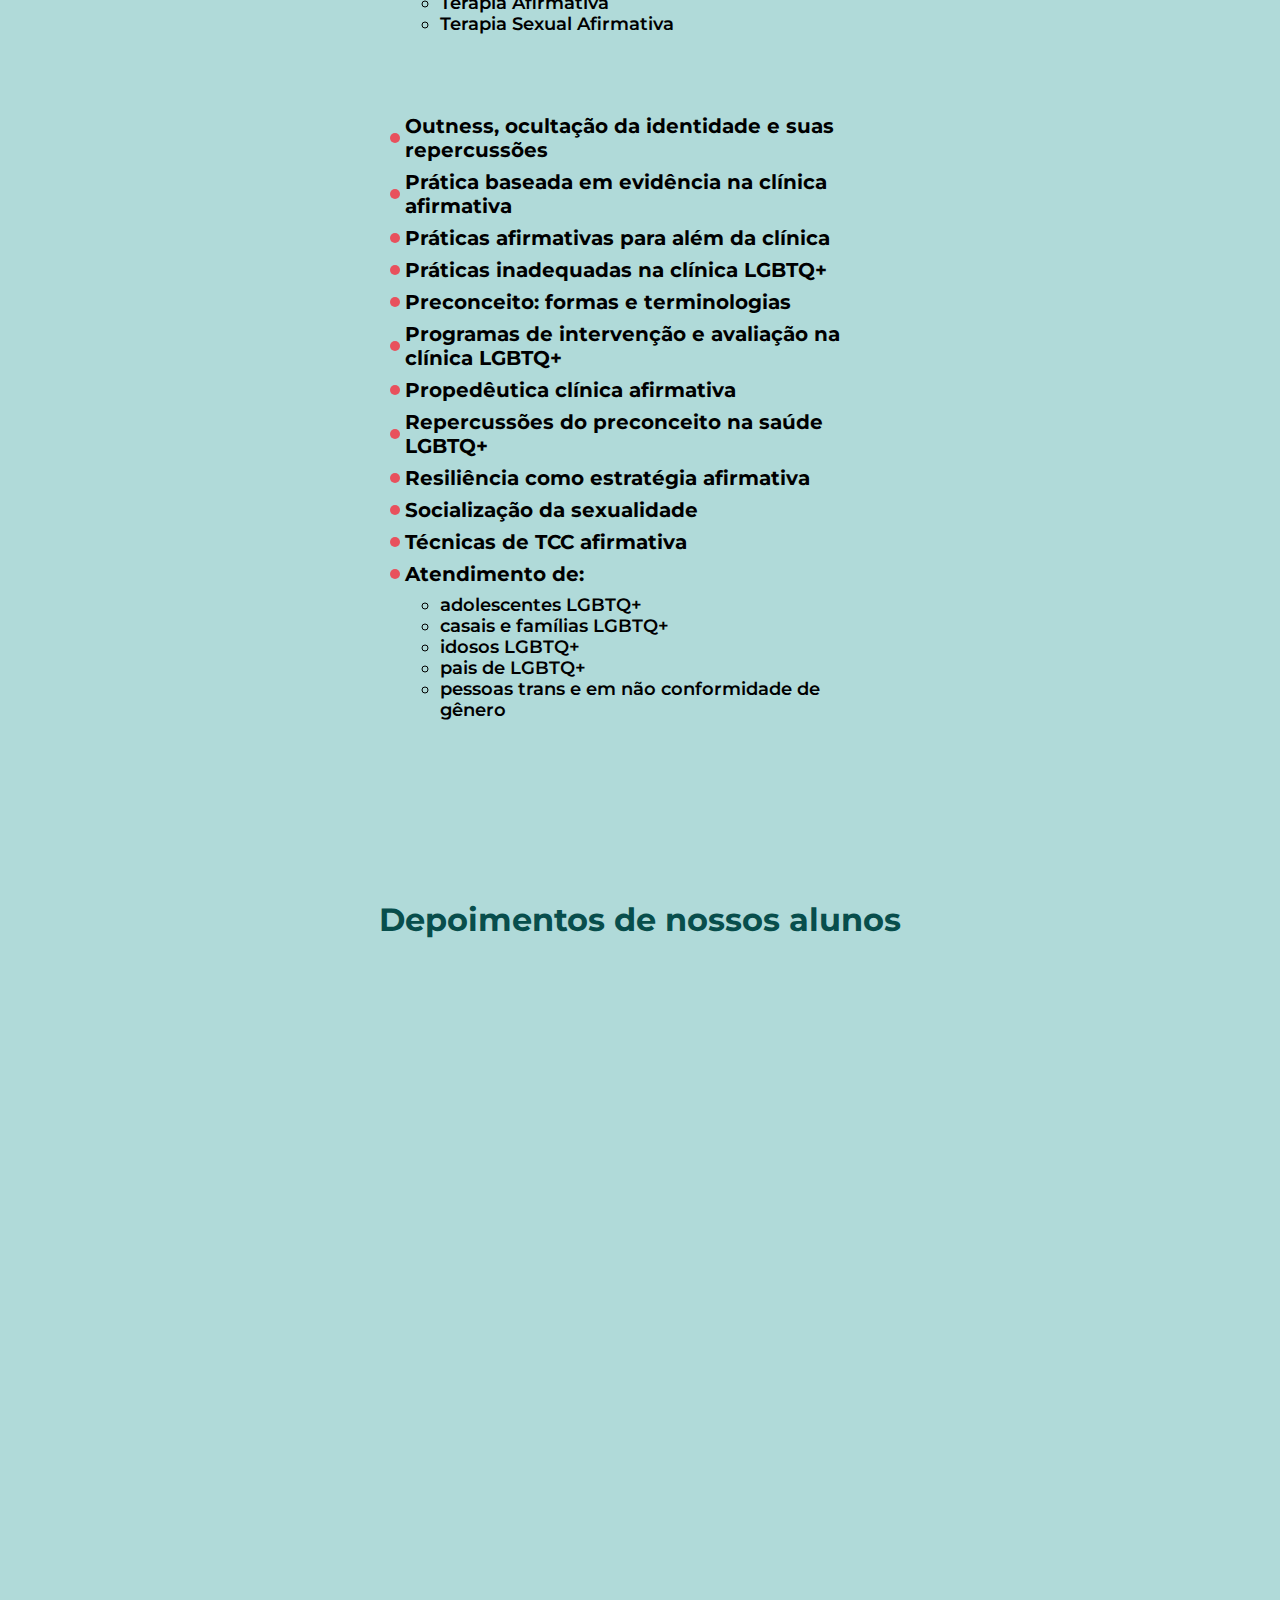
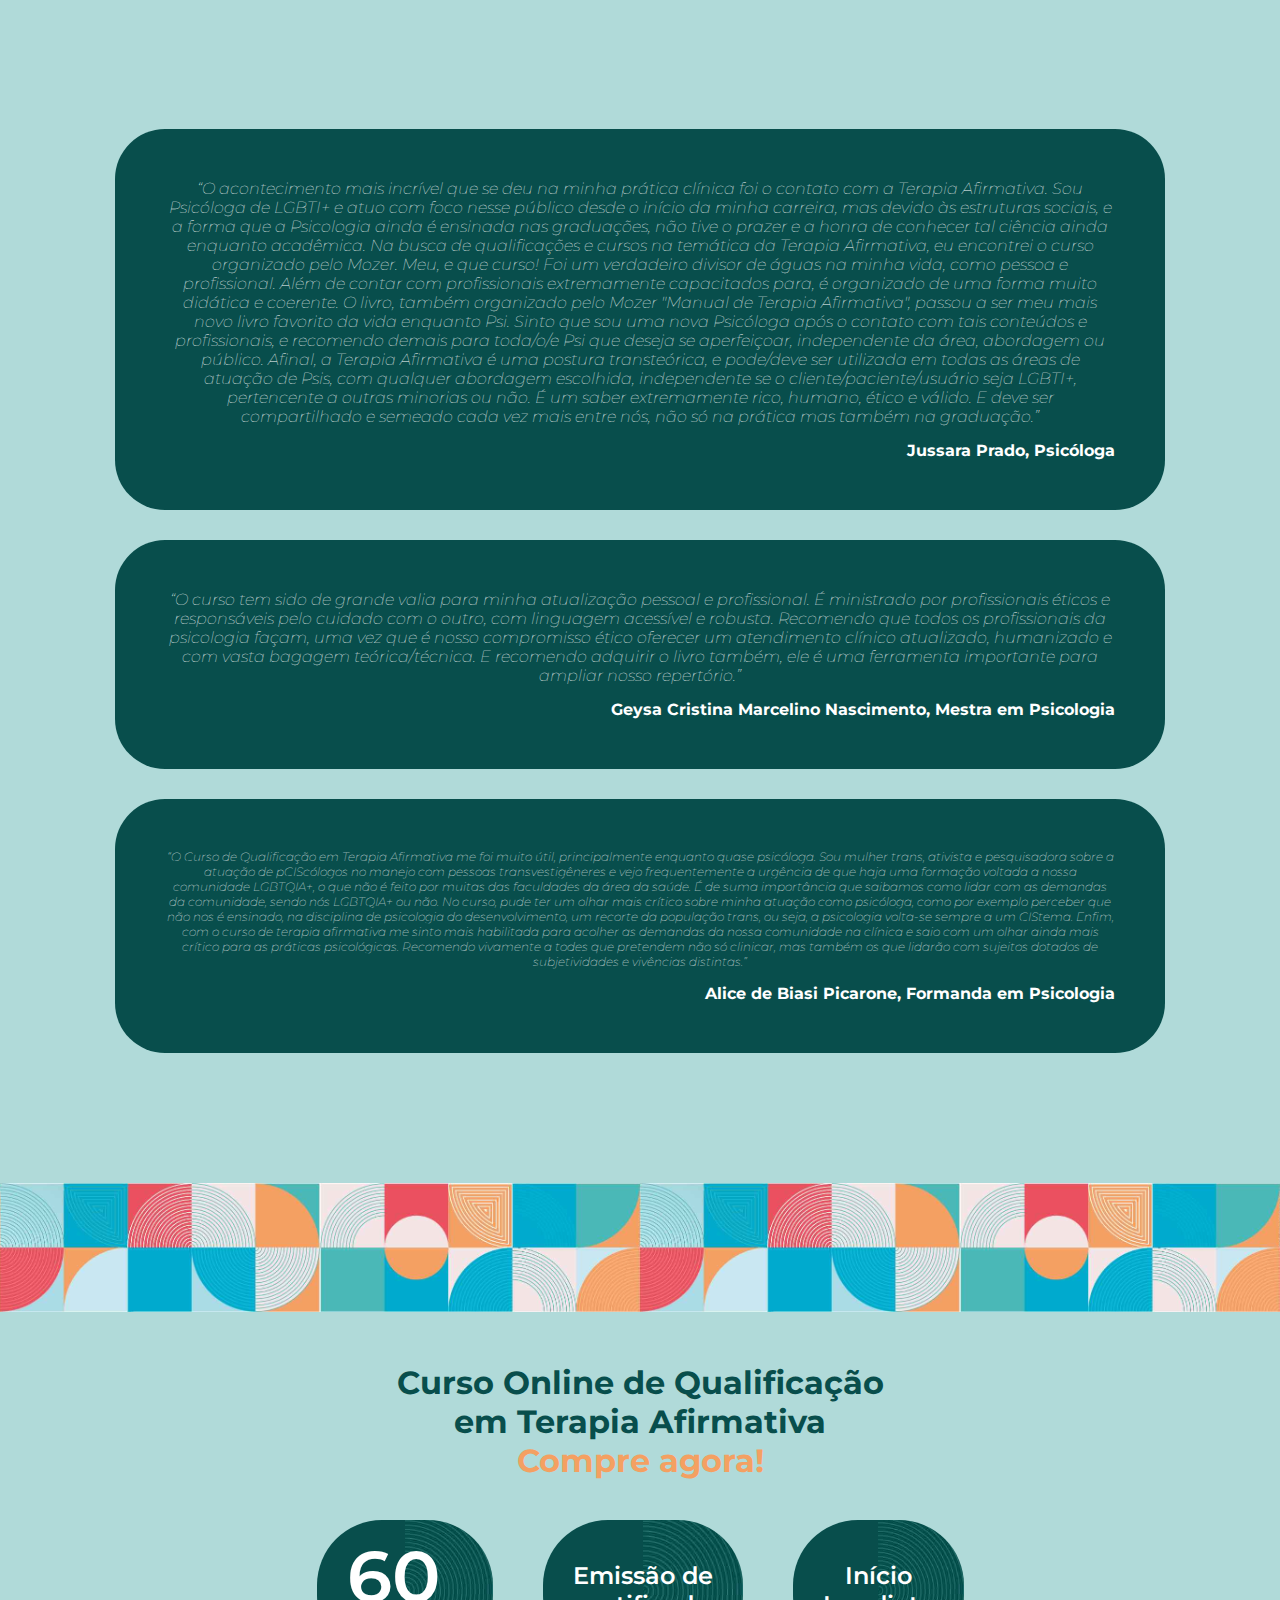
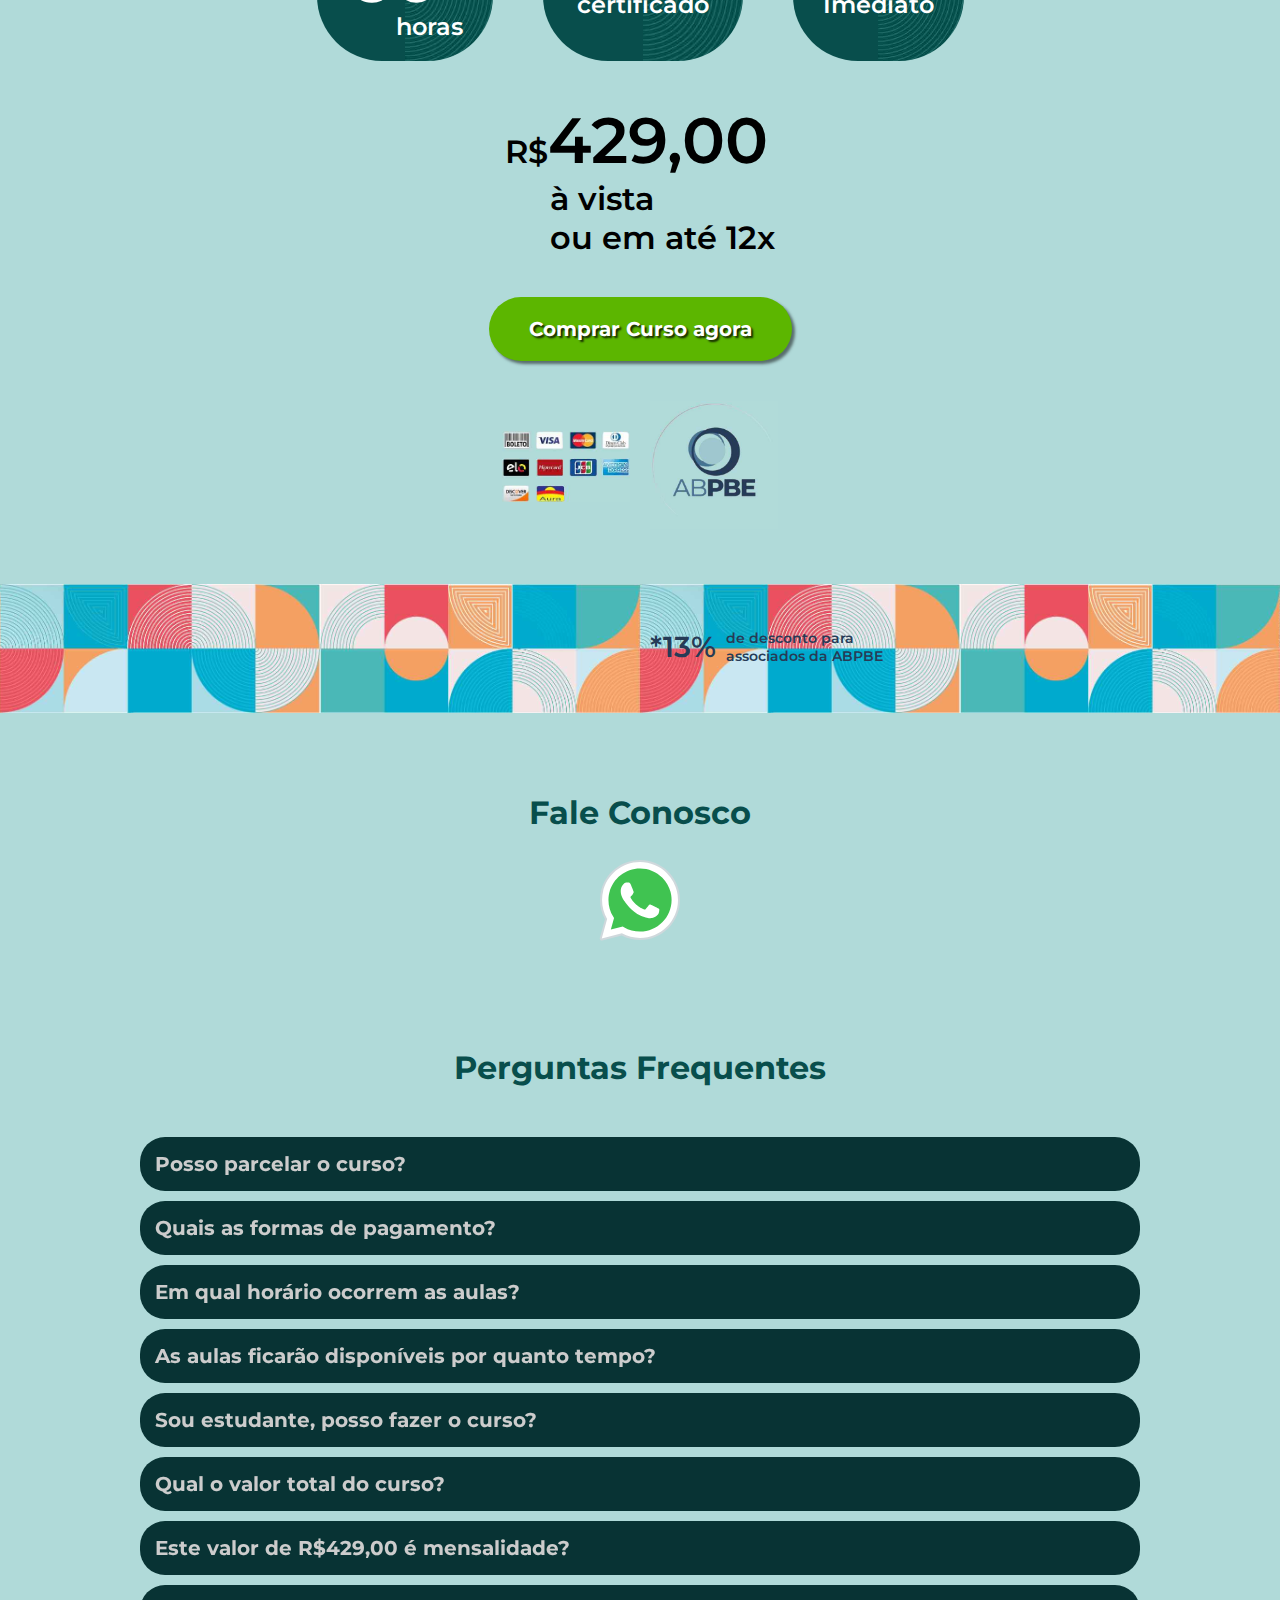
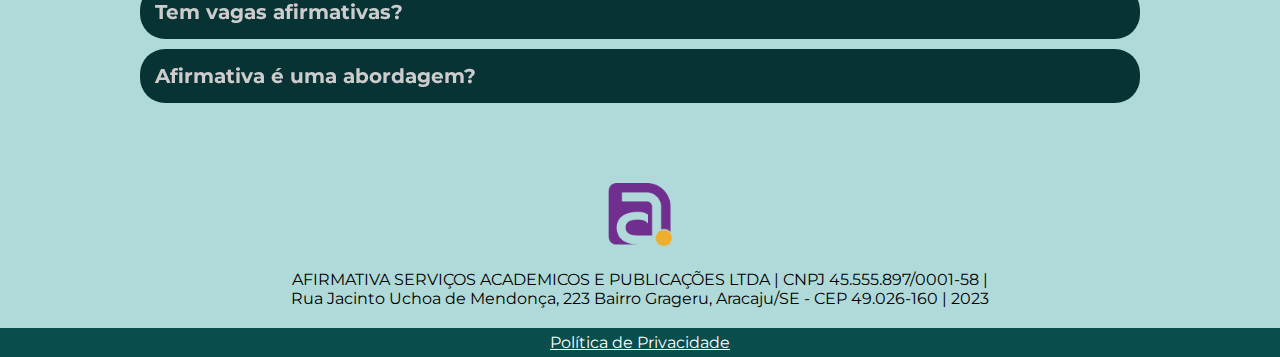
==== commit c5243edd: "alteracao tamanhos e adicao depoimentos" ====
--- a/index.html
+++ b/index.html
@@ -223,16 +223,16 @@
         <h2>Depoimentos de nossos alunos</h2>
         <div id="section-06__grid-iframes">
             <iframe src="https://www.youtube.com/embed/RSrTi232EjM" title="YouTube video player" frameborder="0" allow="accelerometer; autoplay; clipboard-write; encrypted-media; gyroscope; picture-in-picture; web-share" allowfullscreen></iframe>
-            <iframe src="https://www.youtube.com/embed/RSrTi232EjM" title="YouTube video player" frameborder="0" allow="accelerometer; autoplay; clipboard-write; encrypted-media; gyroscope; picture-in-picture; web-share" allowfullscreen></iframe>
-            <iframe src="https://www.youtube.com/embed/RSrTi232EjM" title="YouTube video player" frameborder="0" allow="accelerometer; autoplay; clipboard-write; encrypted-media; gyroscope; picture-in-picture; web-share" allowfullscreen></iframe>
-            <iframe src="https://www.youtube.com/embed/RSrTi232EjM" title="YouTube video player" frameborder="0" allow="accelerometer; autoplay; clipboard-write; encrypted-media; gyroscope; picture-in-picture; web-share" allowfullscreen></iframe>
+            <iframe src="https://youtube.com/embed/p2BUO2pIFTs" title="YouTube video player" frameborder="0" allow="accelerometer; autoplay; clipboard-write; encrypted-media; gyroscope; picture-in-picture; web-share" allowfullscreen></iframe>
+            <iframe src="https://www.youtube.com/embed/n2fzh9N7JpY" title="YouTube video player" frameborder="0" allow="accelerometer; autoplay; clipboard-write; encrypted-media; gyroscope; picture-in-picture; web-share" allowfullscreen></iframe>
+            <iframe src="https://www.youtube.com/embed/XsYBdkm_TgM" title="YouTube video player" frameborder="0" allow="accelerometer; autoplay; clipboard-write; encrypted-media; gyroscope; picture-in-picture; web-share" allowfullscreen></iframe>
         </div>
         <div id="secton-06__container-relatos">
             <div>
                 <p class="italic">
-                    “Excelente o curso de terapia afirmativa, pois auxilia muito o profissional da saúde mental sobre como acolher, realizar psicoterapia para as questões relacionadas ao estresse de minoria etc. Algo muito válido também foram as aulas sobre abordagem específica de alguns grupos (como adolescentes ou idosos) e a abordagem diferenciada de sintomas de sofrimento mental (como ansiedade e depressão).”
-                </p>
-                <p>Alexandre Agacir, Psiquiatra</p>
+                    “O acontecimento mais incrível que se deu na minha prática clínica foi o contato com a Terapia Afirmativa. Sou Psicóloga de LGBTI+ e atuo com foco nesse público desde o início da minha carreira, mas devido às estruturas sociais, e a forma que a Psicologia ainda é ensinada nas graduações, não tive o prazer e a honra de conhecer tal ciência ainda enquanto acadêmica. Na busca de qualificações e cursos na temática da Terapia Afirmativa, eu encontrei o curso organizado pelo Mozer. Meu, e que curso! Foi um verdadeiro divisor de águas na minha vida, como pessoa e profissional. Além de contar com profissionais extremamente capacitados para, é organizado de uma forma muito didática e coerente. O livro, também organizado pelo Mozer "Manual de Terapia Afirmativa", passou a ser meu mais novo livro favorito da vida enquanto Psi. Sinto que sou uma nova Psicóloga após o contato com tais conteúdos e profissionais, e recomendo demais para toda/o/e Psi que deseja se aperfeiçoar, independente da área, abordagem ou público. Afinal, a Terapia Afirmativa é uma postura transteórica, e pode/deve ser utilizada em todas as áreas de atuação de Psis, com qualquer abordagem escolhida, independente se o cliente/paciente/usuário seja LGBTI+, pertencente a outras minorias ou não. É um saber extremamente rico, humano, ético e válido. E deve ser compartilhado e semeado cada vez mais entre nós, não só na prática mas também na graduação.”
+                </p>
+                <p>Jussara Prado, Psicóloga</p>
             </div>
             <div>
                 <p class="italic">
@@ -268,10 +268,10 @@
             </div>
         </div>
         <div id="section-comprar__div-preco">
-            <p>R$<span class="highlight-03">428,00</span></p>
+            <p>R$<span class="highlight-03">429,00</span></p>
             <p>&nbsp&nbsp&nbsp&nbsp à vista <br> &nbsp&nbsp&nbsp&nbsp ou em até 12x</p>
         </div>
-        <a class="button-01 clickable shaded-text" onclick="return gtag_report_conversion('https://pay.kiwify.com.br/yLl9GNJ');" class="" href="https://pay.kiwify.com.br/yLl9GNJ">Comprar Curso agora</a>
+        <a class="button-01 clickable shaded-text" onclick="return gtag_report_conversion('https://pay.kiwify.com.br/0lHZ5zo');" class="" href="https://pay.kiwify.com.br/0lHZ5zo">Comprar Curso agora</a>
         <div id="section-comprar_div-images">
             <img src="images/cartoes-jpg.jpg" alt="boleto, visa, mastercard, diners, elo, hipercard, jbc, american express, discover e aura aceitos">
             <div id="section-comprar__div-abpe">
--- a/style.css
+++ b/style.css
@@ -225,12 +225,14 @@
     padding-top: var(--sections-gap);
     display: flex;
     flex-direction: column;
-    gap: 80px
+    gap: 80px;
+    padding-left: 20px;
+    padding-right: 20px;
 }
 
 #section-03__grid{
     display: grid;
-    grid-template-columns: 400px 400px;
+    grid-template-columns: minmax(200px, 0.4fr) minmax(200px, 0.4fr);
     justify-content: center;
     gap: 50px;
 }
@@ -356,6 +358,12 @@
 @media (max-width: 570px) {
     #section-04__grid-item-mozer > img{
         max-width: 200px;
+    }
+}
+
+@media (max-width: 550px) {
+    .section-04__grid-item > img, #section-04__grid-item-mozer > img{
+        border: 7px solid var(--var-color-02);
     }
 }
 
@@ -375,9 +383,17 @@
     #section-04__grid-item-mozer{
         flex-direction: column;
     }
+
+    #section-04__grid-item-mozer > div{
+        font-size: 0.9em;
+    }
 }
 
 @media (max-width: 350px) {
+    .section-04__grid-item > img, #section-04__grid-item-mozer > img{
+        border: 7px solid var(--var-color-02);
+    }
+
     #section-04__grid-item-mozer > img{
         max-width: 150px;
     }
@@ -608,6 +624,10 @@
 }
 
 @media (max-width: 720px){
+    #section-comprar{
+        padding: 90px 0px;
+    }
+    
     #section-comprar__div-preco{
         font-size: 1.5em;
     }
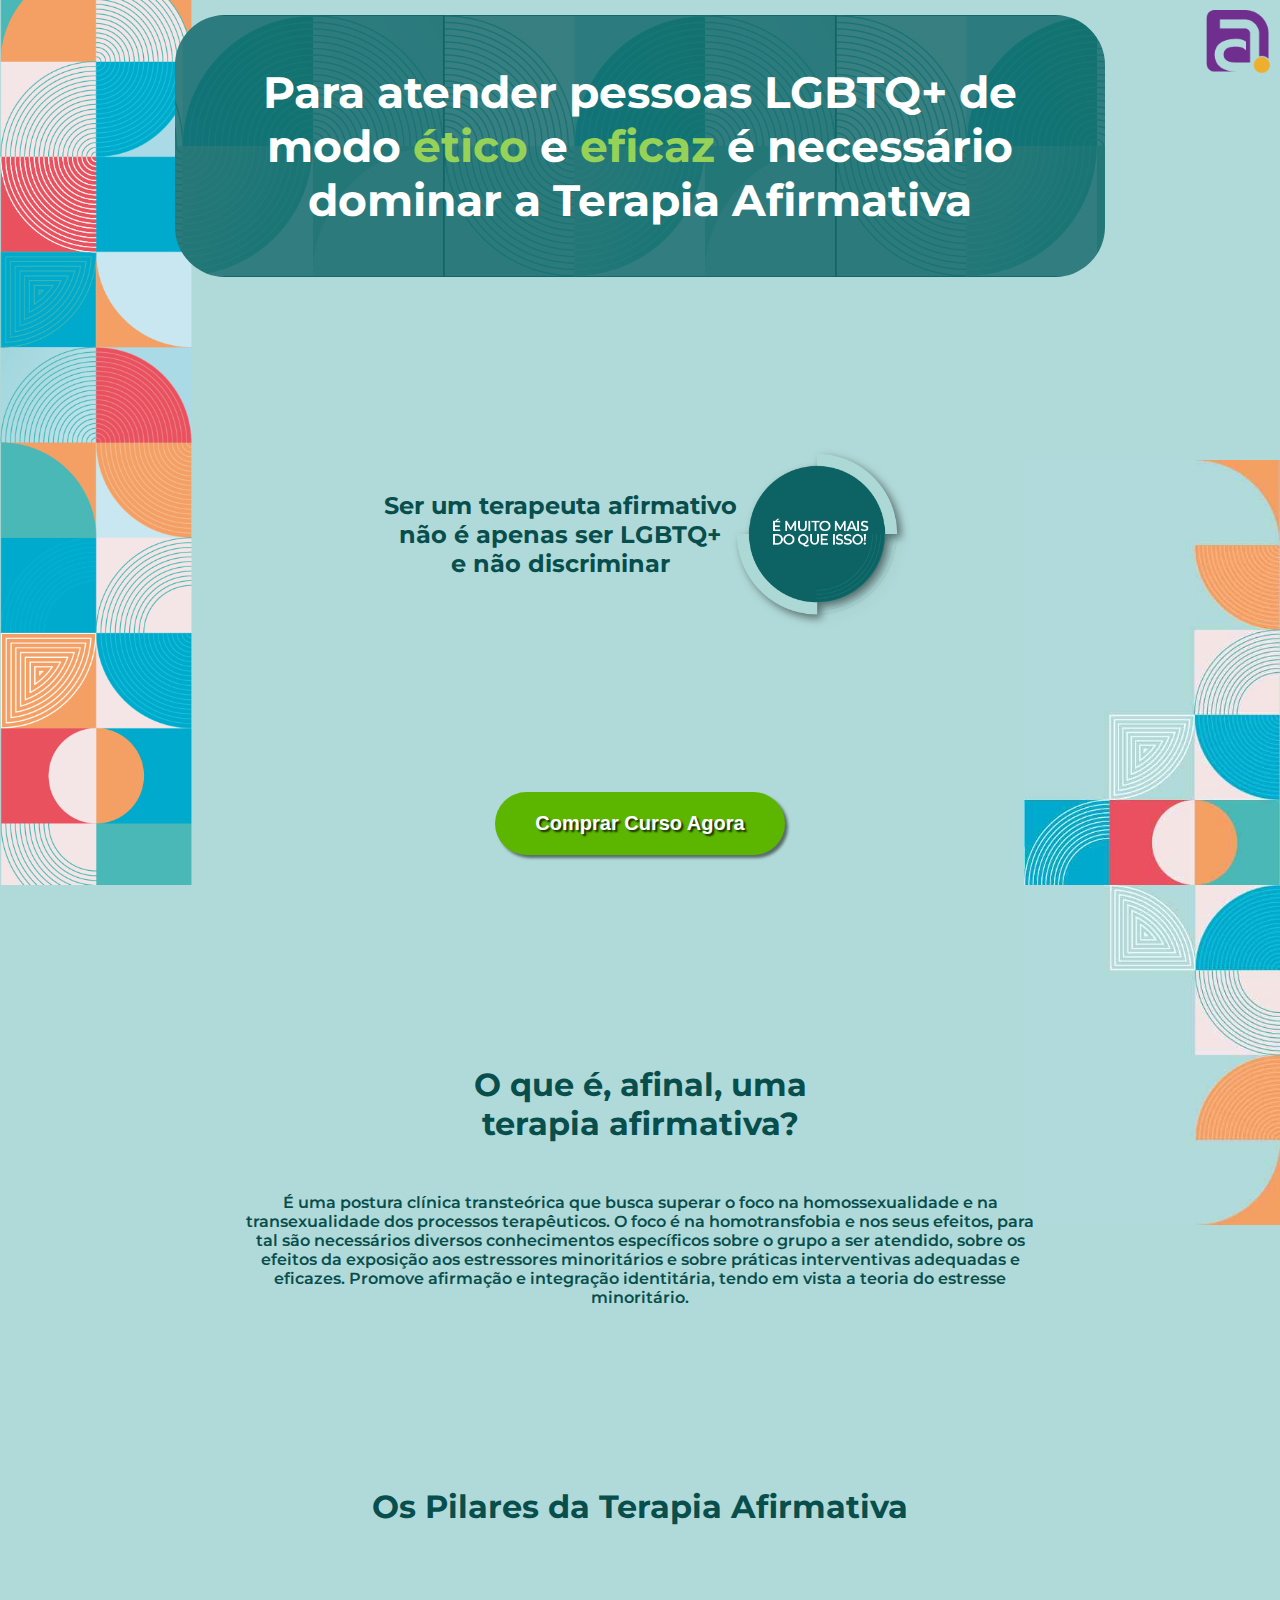
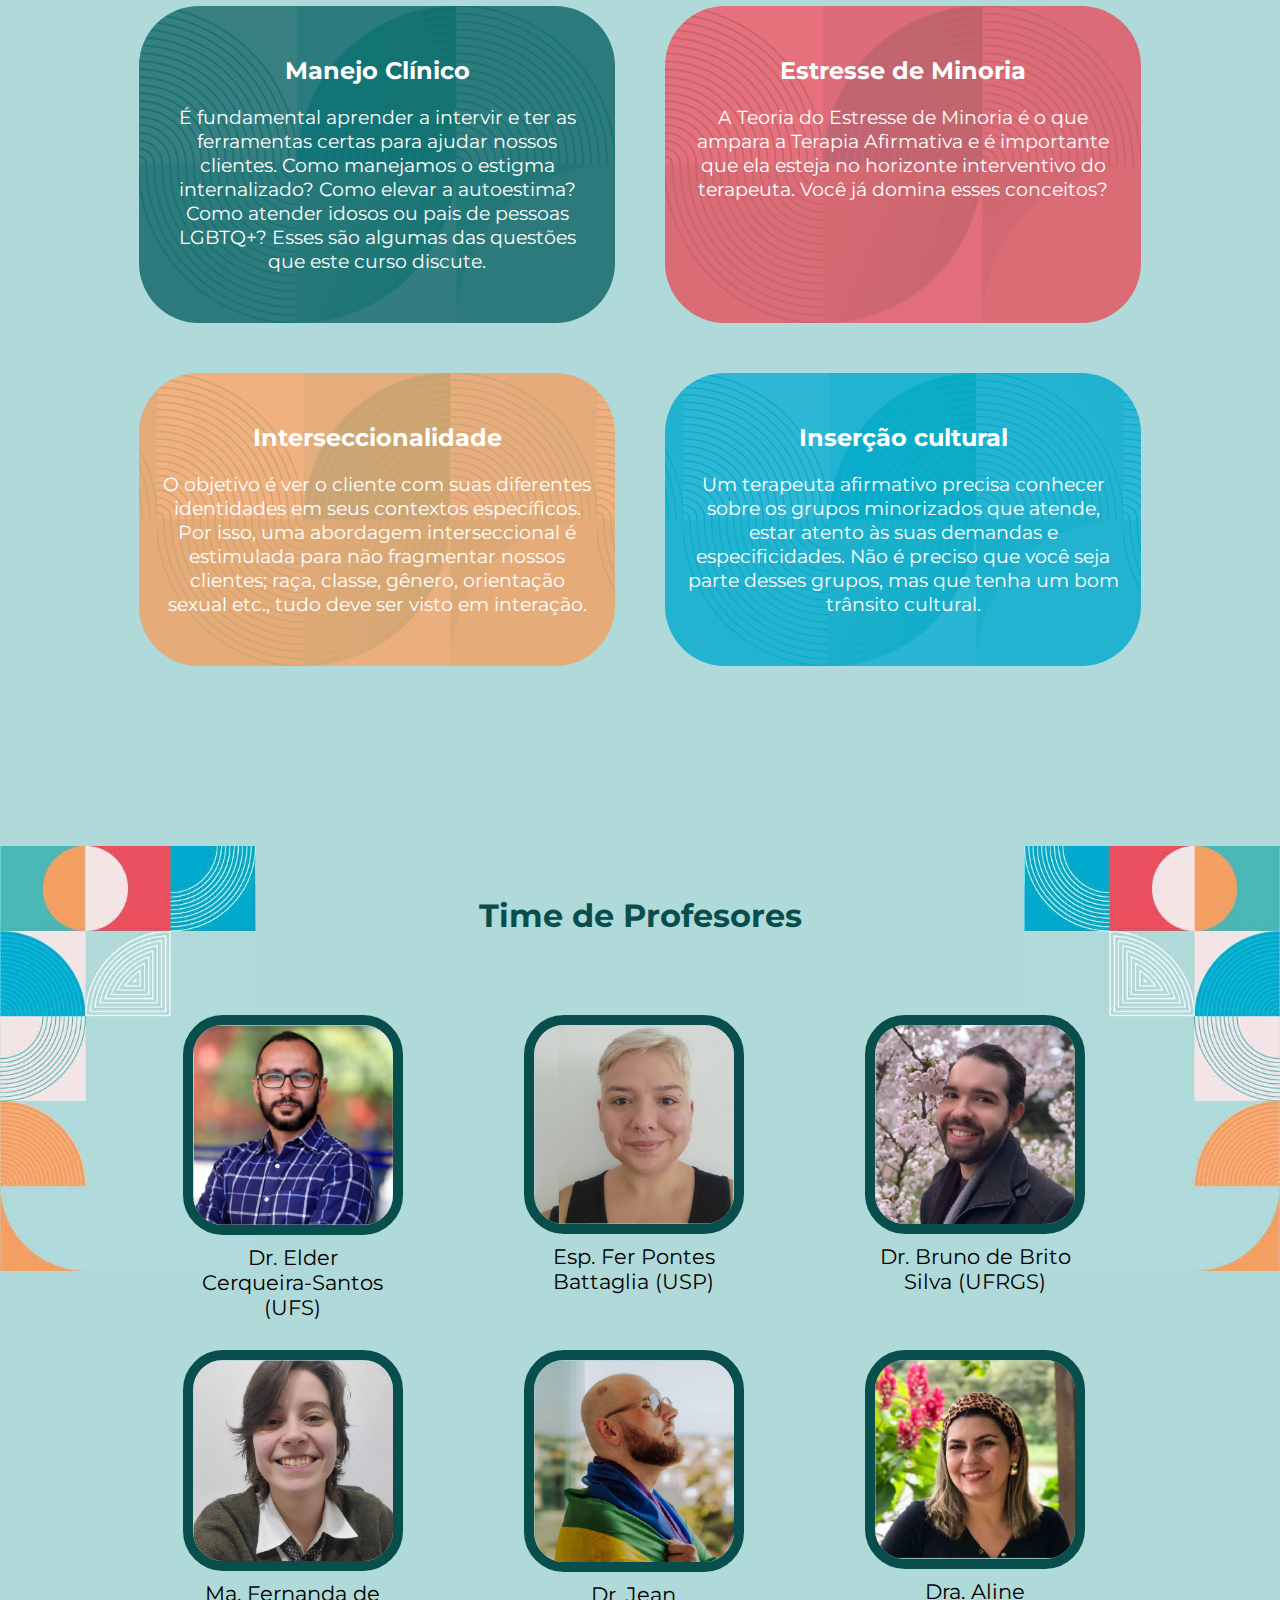
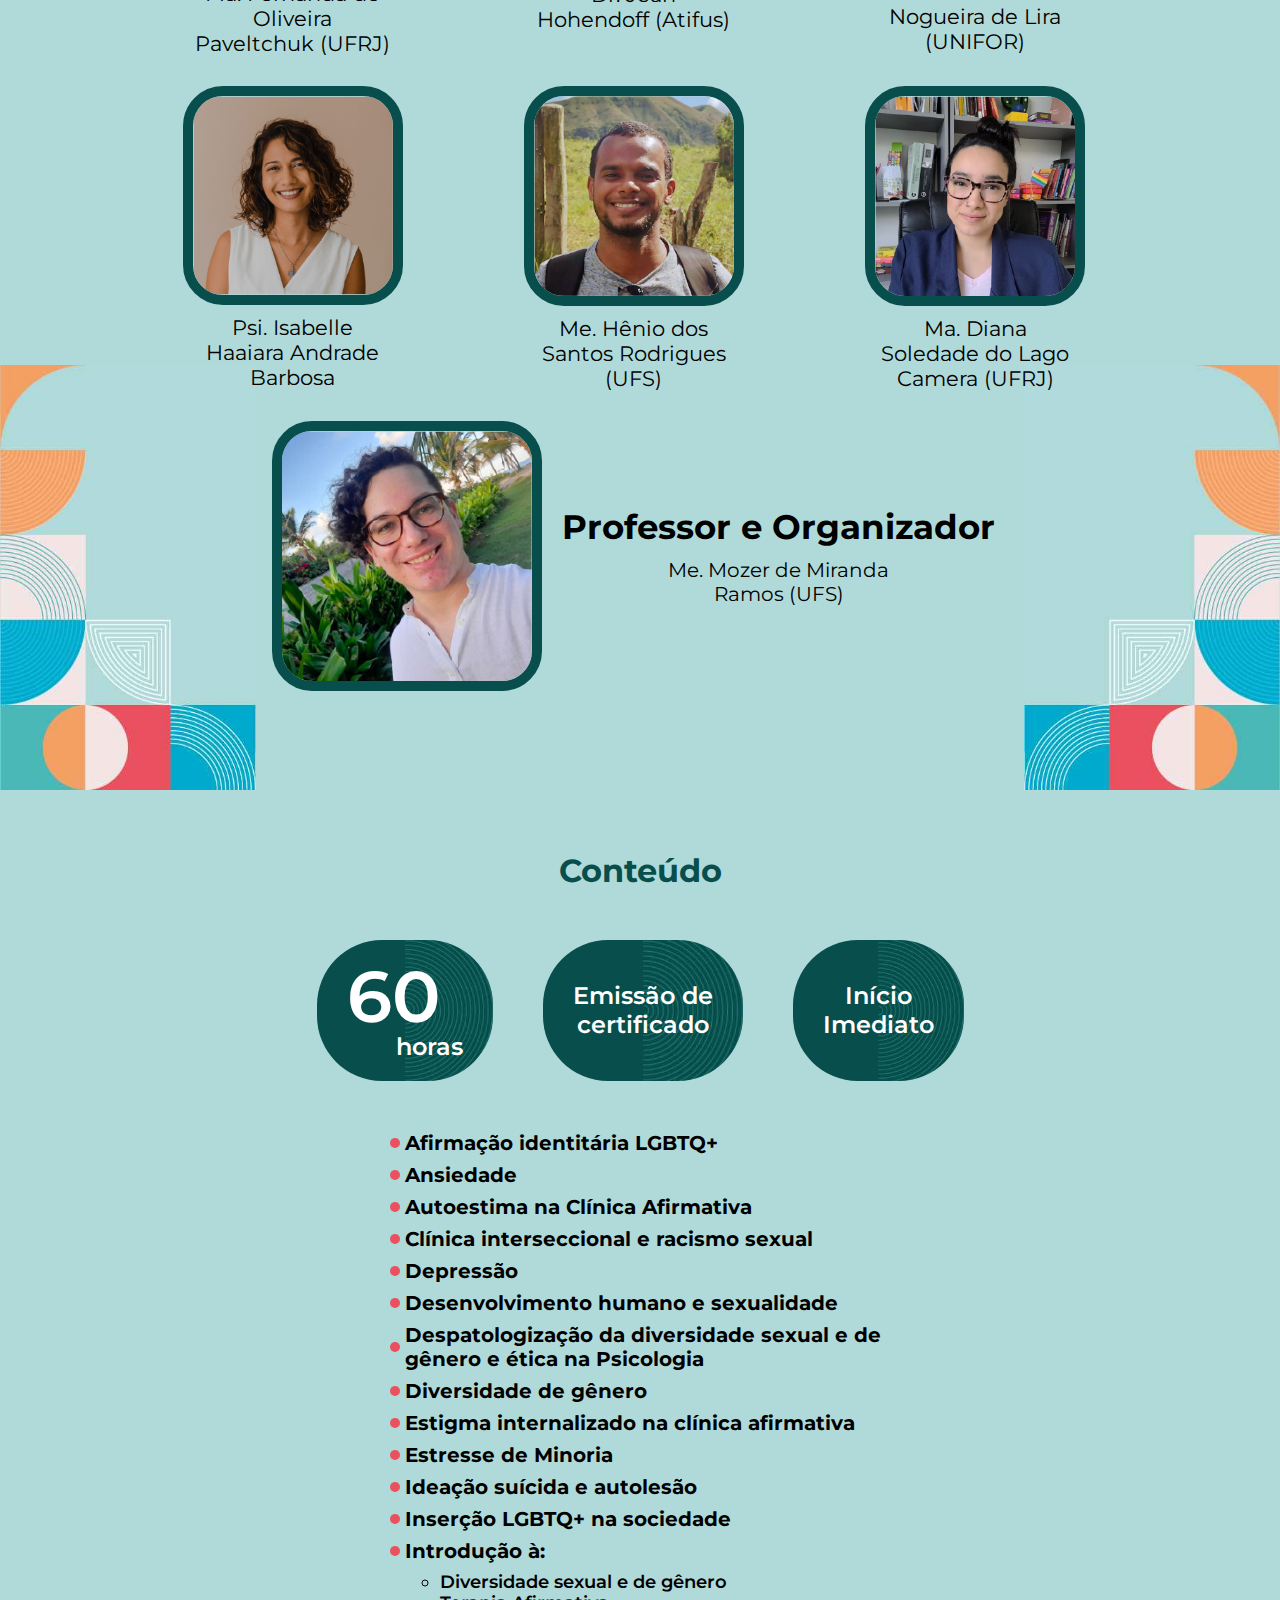
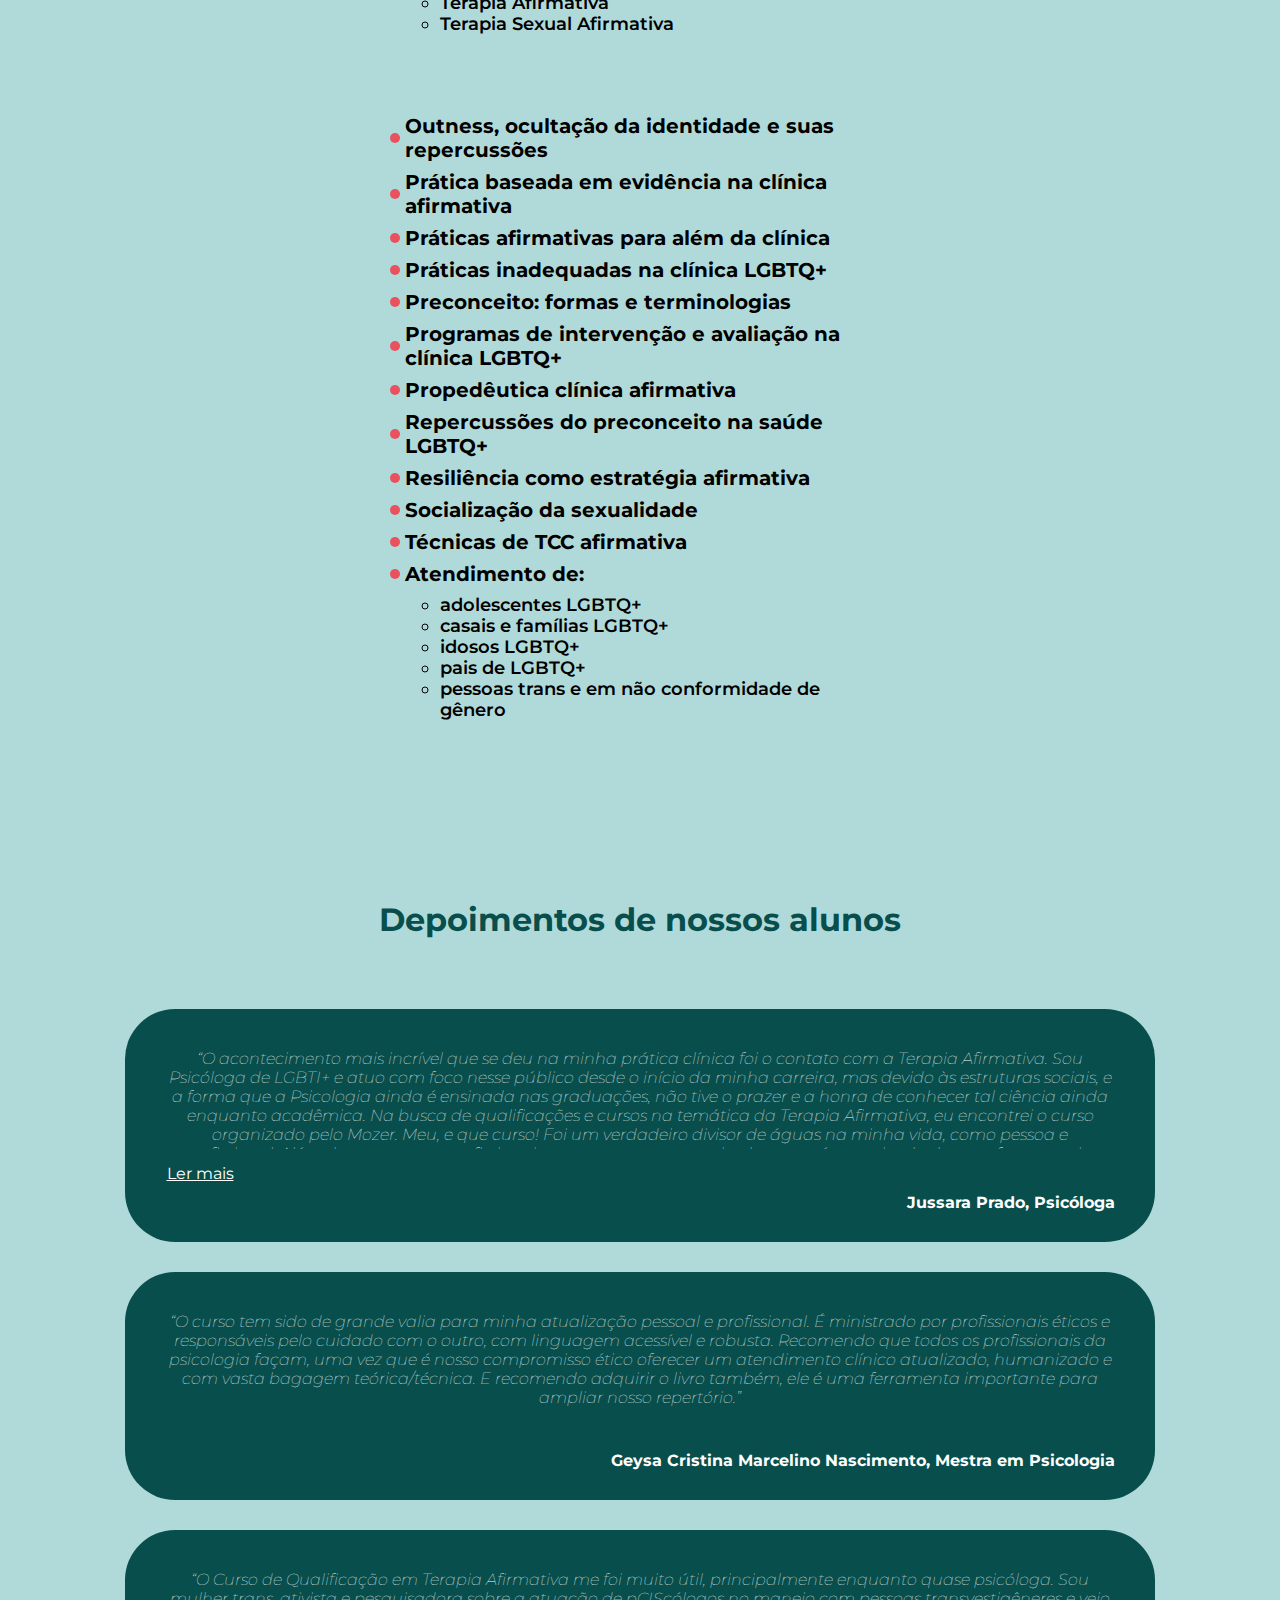
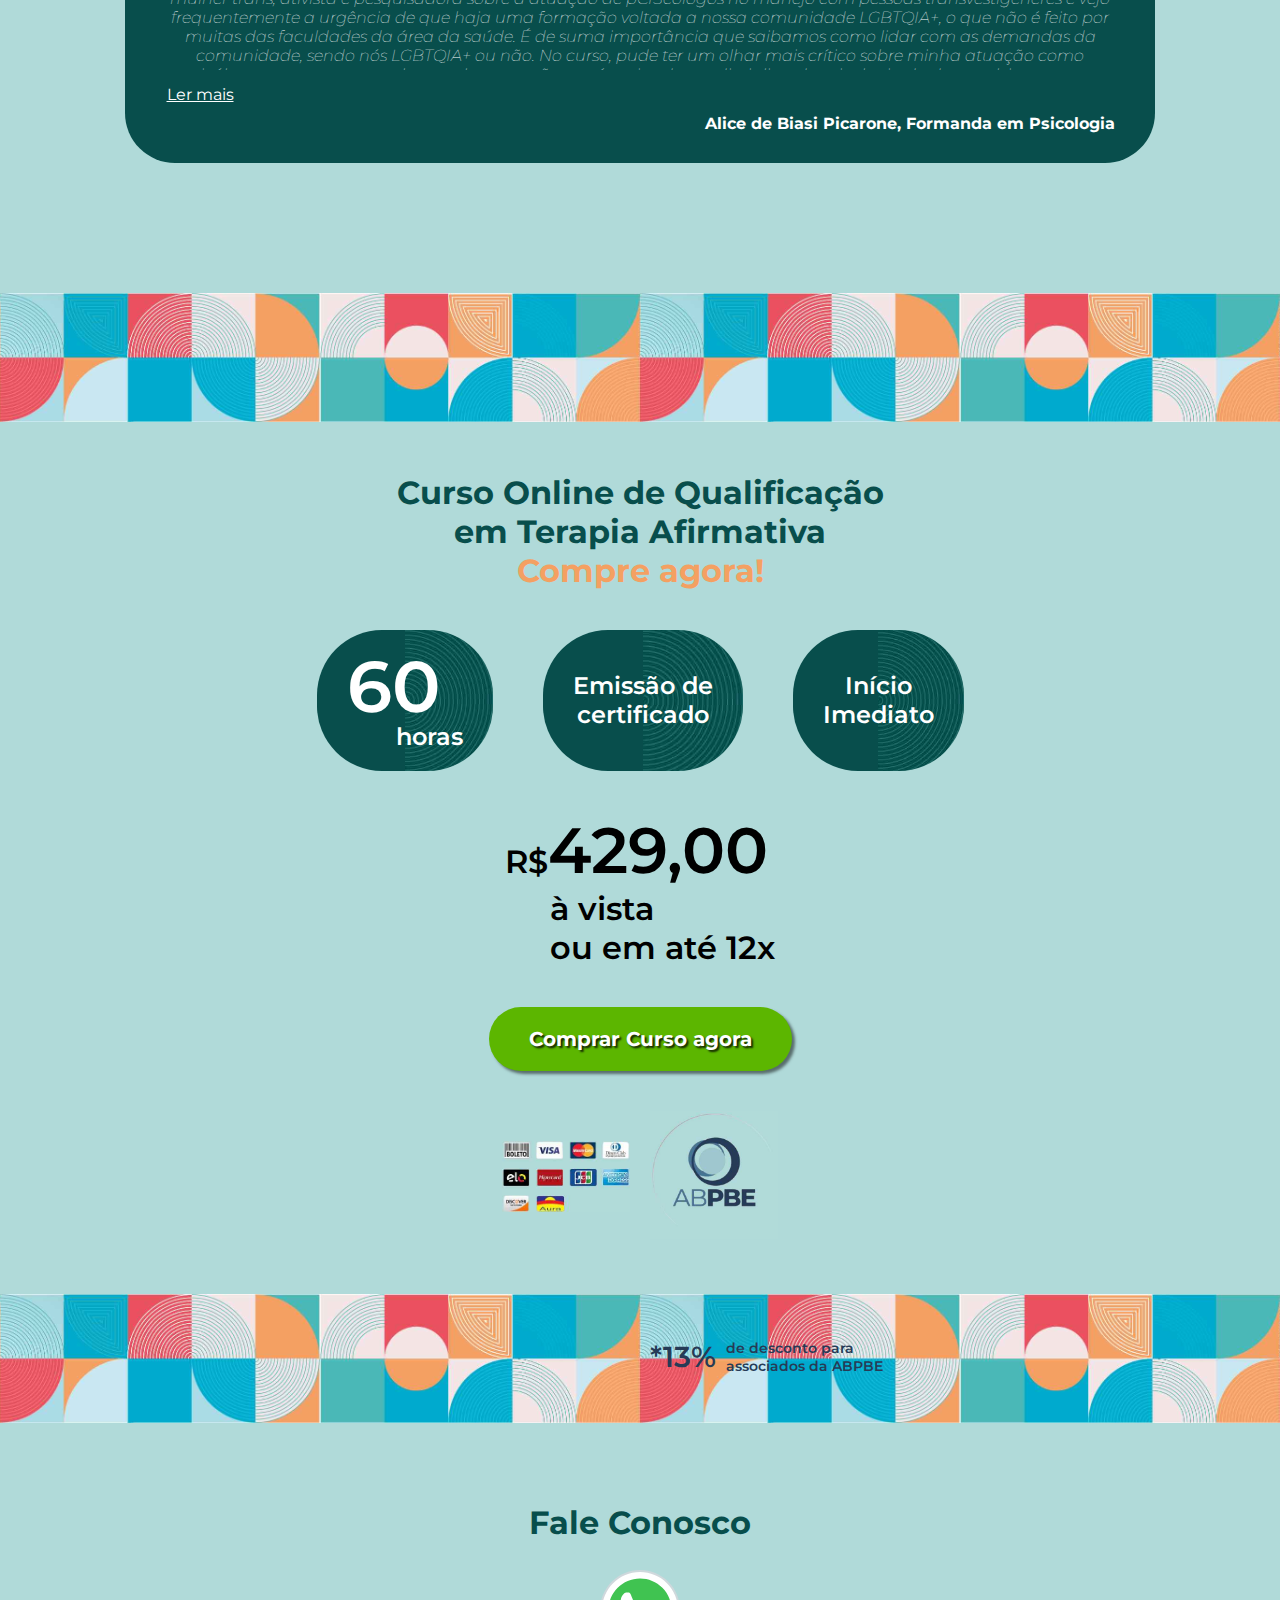
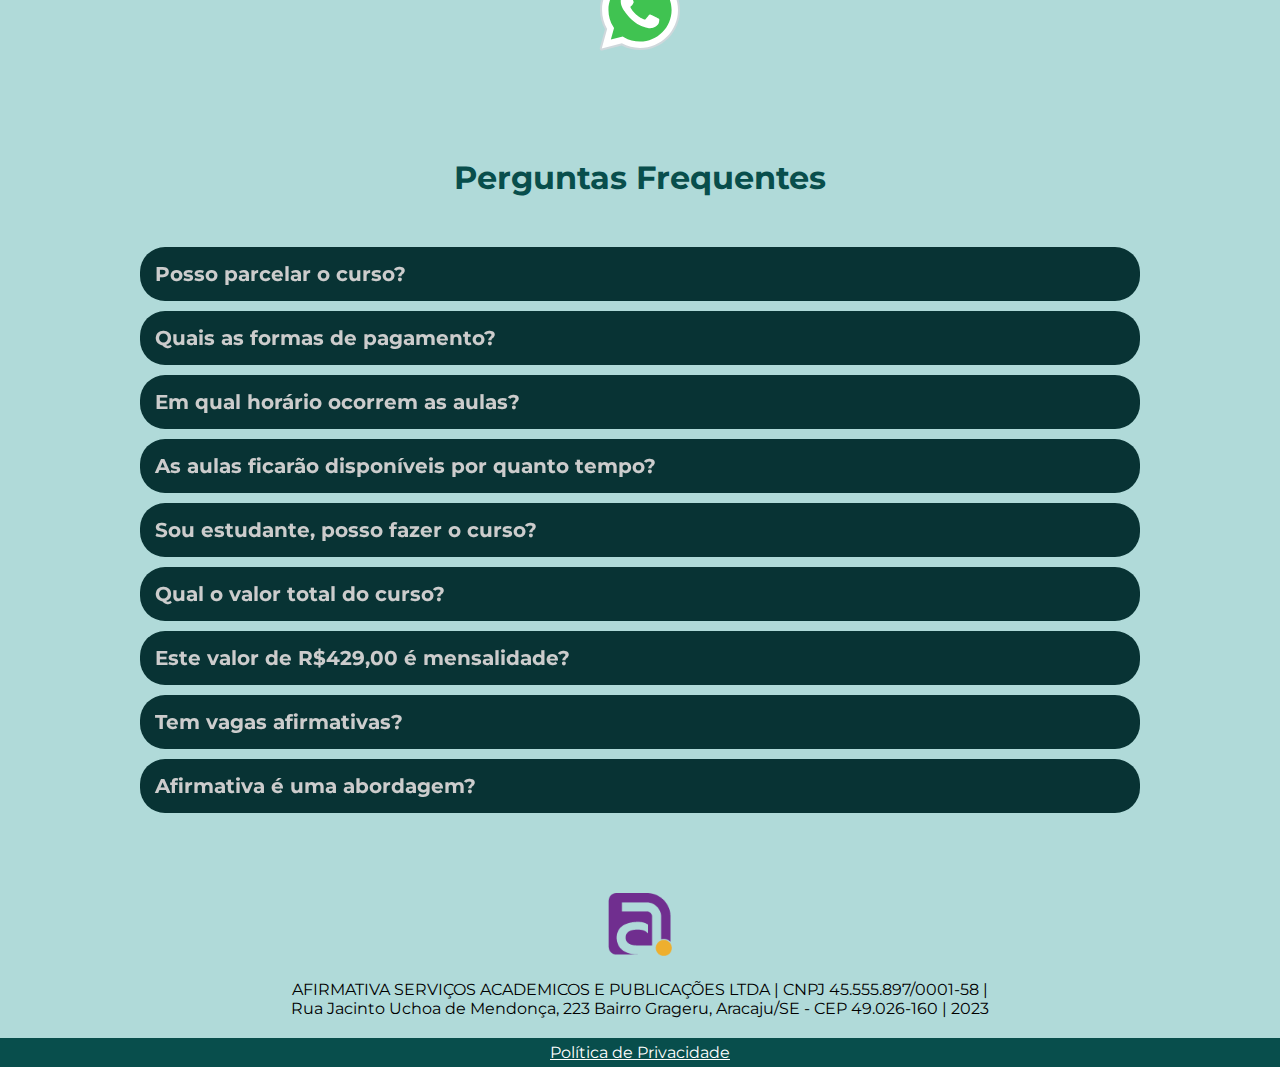
==== commit 0642ee04: "depoimento expansivel" ====
--- a/index.html
+++ b/index.html
@@ -218,33 +218,46 @@
         </div>
     </section>
 
-    <!-- RELATO -->
+    <!-- DEPOIMENTO -->
     <section id="section-06">
         <h2>Depoimentos de nossos alunos</h2>
+        <!--
         <div id="section-06__grid-iframes">
             <iframe src="https://www.youtube.com/embed/RSrTi232EjM" title="YouTube video player" frameborder="0" allow="accelerometer; autoplay; clipboard-write; encrypted-media; gyroscope; picture-in-picture; web-share" allowfullscreen></iframe>
             <iframe src="https://youtube.com/embed/p2BUO2pIFTs" title="YouTube video player" frameborder="0" allow="accelerometer; autoplay; clipboard-write; encrypted-media; gyroscope; picture-in-picture; web-share" allowfullscreen></iframe>
             <iframe src="https://www.youtube.com/embed/n2fzh9N7JpY" title="YouTube video player" frameborder="0" allow="accelerometer; autoplay; clipboard-write; encrypted-media; gyroscope; picture-in-picture; web-share" allowfullscreen></iframe>
             <iframe src="https://www.youtube.com/embed/XsYBdkm_TgM" title="YouTube video player" frameborder="0" allow="accelerometer; autoplay; clipboard-write; encrypted-media; gyroscope; picture-in-picture; web-share" allowfullscreen></iframe>
         </div>
-        <div id="secton-06__container-relatos">
-            <div>
-                <p class="italic">
+        -->
+        <div id="secton-06__container-depoimentos">
+            <div class="div-depoimento" id="d01" onclick="toggleElement('d01')">
+                <p class="italic p-depoimento">
                     “O acontecimento mais incrível que se deu na minha prática clínica foi o contato com a Terapia Afirmativa. Sou Psicóloga de LGBTI+ e atuo com foco nesse público desde o início da minha carreira, mas devido às estruturas sociais, e a forma que a Psicologia ainda é ensinada nas graduações, não tive o prazer e a honra de conhecer tal ciência ainda enquanto acadêmica. Na busca de qualificações e cursos na temática da Terapia Afirmativa, eu encontrei o curso organizado pelo Mozer. Meu, e que curso! Foi um verdadeiro divisor de águas na minha vida, como pessoa e profissional. Além de contar com profissionais extremamente capacitados para, é organizado de uma forma muito didática e coerente. O livro, também organizado pelo Mozer "Manual de Terapia Afirmativa", passou a ser meu mais novo livro favorito da vida enquanto Psi. Sinto que sou uma nova Psicóloga após o contato com tais conteúdos e profissionais, e recomendo demais para toda/o/e Psi que deseja se aperfeiçoar, independente da área, abordagem ou público. Afinal, a Terapia Afirmativa é uma postura transteórica, e pode/deve ser utilizada em todas as áreas de atuação de Psis, com qualquer abordagem escolhida, independente se o cliente/paciente/usuário seja LGBTI+, pertencente a outras minorias ou não. É um saber extremamente rico, humano, ético e válido. E deve ser compartilhado e semeado cada vez mais entre nós, não só na prática mas também na graduação.”
                 </p>
-                <p>Jussara Prado, Psicóloga</p>
-            </div>
-            <div>
-                <p class="italic">
+                <div>
+                    <p class="div-depoimento__ler-mais">Ler mais</p>
+                    <p>Jussara Prado, Psicóloga</p>
+                </div>
+            </div>
+
+            <div class="div-depoimento" id="d02" onclick="toggleElement('d02')">
+                <p class="italic p-depoimento" id="depoimento-peq-1">
                     “O curso tem sido de grande valia para minha atualização pessoal e profissional. É ministrado por profissionais éticos e responsáveis pelo cuidado com o outro, com linguagem acessível e robusta. Recomendo que todos os profissionais da psicologia façam, uma vez que é nosso compromisso ético oferecer um atendimento clínico atualizado, humanizado e com vasta bagagem teórica/técnica. E recomendo adquirir o livro também, ele é uma ferramenta importante para ampliar nosso repertório.”
                 </p>
-                <p>Geysa Cristina Marcelino Nascimento, Mestra em Psicologia</p>
-            </div>
-            <div>
-                <p class="italic">
+                <div>
+                    <p class="div-depoimento__ler-mais" id="dplm-1">Ler mais</p>
+                    <p>Geysa Cristina Marcelino Nascimento, Mestra em Psicologia</p>
+                </div>
+            </div>
+
+            <div class="div-depoimento" id="d03" onclick="toggleElement('d03')">
+                <p class="italic p-depoimento">
                     “O Curso de Qualificação em Terapia Afirmativa me foi muito útil, principalmente enquanto quase psicóloga. Sou mulher trans, ativista e pesquisadora sobre a atuação de pCIScólogos no manejo com pessoas transvestigêneres e vejo frequentemente a urgência de que haja uma formação voltada a nossa comunidade LGBTQIA+, o que não é feito por muitas das faculdades da área da saúde. É de suma importância que saibamos como lidar com as demandas da comunidade, sendo nós LGBTQIA+ ou não. No curso, pude ter um olhar mais crítico sobre minha atuação como psicóloga, como por exemplo perceber que não nos é ensinado, na disciplina de psicologia do desenvolvimento, um recorte da população trans, ou seja, a psicologia volta-se sempre a um CIStema. Enfim, com o curso de terapia afirmativa me sinto mais habilitada para acolher as demandas da nossa comunidade na clínica e saio com um olhar ainda mais crítico para as práticas psicológicas. Recomendo vivamente a todes que pretendem não só clinicar, mas também os que lidarão com sujeitos dotados de subjetividades e vivências distintas.”
                 </p>
-                <p>Alice de Biasi Picarone, Formanda em Psicologia</p>
+                <div>
+                    <p class="div-depoimento__ler-mais">Ler mais</p>
+                    <p>Alice de Biasi Picarone, Formanda em Psicologia</p>
+                </div>
             </div>
             
         </div>
@@ -292,39 +305,39 @@
         </div>
         <div id="section-08__div-perguntas-frequentes">
             <h2>Perguntas Frequentes</h2>
-            <div class="pergunta-frequente" id="q00" onclick="toggleQuestion('q00')">
+            <div class="pergunta-frequente" id="q00" onclick="toggleElement('q00')">
                 <h3>Posso parcelar o curso?</h3>
                 <p>Sim! O curso pode ser parcelado em até 12x. Se tiver alguma dificuldade, fale conosco!</p>
             </div>
-            <div class="pergunta-frequente" id="q01" onclick="toggleQuestion('q01')">
+            <div class="pergunta-frequente" id="q01" onclick="toggleElement('q01')">
                 <h3>Quais as formas de pagamento?</h3>
                 <p>Você pode pagar via PIX, boleto ou cartão de crédito.</p>
             </div>
-            <div class="pergunta-frequente" id="q02" onclick="toggleQuestion('q02')">
+            <div class="pergunta-frequente" id="q02" onclick="toggleElement('q02')">
                 <h3>Em qual horário ocorrem as aulas?</h3>
                 <p>As aulas são assíncronas. Ou seja, elas ficarão gravadas e disponíveis na plataforma para que você possa assistir de acordo com sua disponibilidade.</p>
             </div>
-            <div class="pergunta-frequente" id="q03" onclick="toggleQuestion('q03')">
+            <div class="pergunta-frequente" id="q03" onclick="toggleElement('q03')">
                 <h3>As aulas ficarão disponíveis por quanto tempo?</h3>
                 <p>O curso ficará disponível por 1 ano!</p>
             </div>
-            <div class="pergunta-frequente" id="q04" onclick="toggleQuestion('q04')">
+            <div class="pergunta-frequente" id="q04" onclick="toggleElement('q04')">
                 <h3>Sou estudante, posso fazer o curso?</h3>
                 <p>Com certeza! Nunca é cedo para se aproximar. O curso é indicado para estudantes e profissionais de Psicologia</p>
             </div>
-            <div class="pergunta-frequente" id="q05" onclick="toggleQuestion('q05')">
+            <div class="pergunta-frequente" id="q05" onclick="toggleElement('q05')">
                 <h3>Qual o valor total do curso?</h3>
                 <p>À vista, o curso custa apenas R$ 429,00.</p>
             </div>
-            <div class="pergunta-frequente" id="q06" onclick="toggleQuestion('q06')">
+            <div class="pergunta-frequente" id="q06" onclick="toggleElement('q06')">
                 <h3>Este valor de R$429,00 é mensalidade?</h3>
                 <p>Não, por este valor você já recebe acesso ao curso por 1 ano.</p>
             </div>
-            <div class="pergunta-frequente" id="q07" onclick="toggleQuestion('q07')">
+            <div class="pergunta-frequente" id="q07" onclick="toggleElement('q07')">
                 <h3>Tem vagas afirmativas?</h3>
                 <p>Sim, é um compromisso nosso. Repetidamente iremos disponibilizar seleções para estudantes de baixa renda, LGBTQ+, negras e indígenas e de microcidades. Indicamos que nos acompanhe no Instagram para ter acesso a essas informações <a href="https://instagram.com/_afirmativa?igshid=YmMyMTA2M2Y=" target="_blank" rel="nofollow">(@_afirmativa)</a>.</p>
             </div>
-            <div class="pergunta-frequente" id="q08" onclick="toggleQuestion('q08')">
+            <div class="pergunta-frequente" id="q08" onclick="toggleElement('q08')">
                 <h3>Afirmativa é uma abordagem?</h3>
                 <p>Não. É uma postura clínica transteórica que busca superar o foco na homossexualidade e na transexualidade dos processos terapêuticos.</p>
             </div>
--- a/style.css
+++ b/style.css
@@ -523,7 +523,8 @@
 
 #section-06__grid-iframes{
     display: grid;
-    grid-template-columns: minmax(300px, 0.5fr) minmax(300px, 0.5fr);
+    grid-template-columns: minmax(300px, 0.45fr) minmax(300px, 0.45fr);
+    justify-content: center;
     justify-items: center;
     gap: 50px;
 }
@@ -540,29 +541,58 @@
     justify-self: start;
 }
 
-#secton-06__container-relatos{
+#secton-06__container-depoimentos{
     display: flex;
     flex-direction: column;
     align-items: center;
     gap: 30px;
-}
-
-#secton-06__container-relatos > div{
+    padding: 0px 20px ;
+}
+
+.div-depoimento{
     background-color: var(--var-color-02);
     border-radius: 50px;
-    padding: 50px;
+    padding: 40px 40px 30px 40px;
     max-width: 950px;
     color: white;
     text-align: center;
-}
-#secton-06__container-relatos > div > p:nth-child(2){
+    transition: filter var(--transition-time);
+}
+.div-depoimento:hover{
+    cursor: pointer;
+    filter: brightness(130%);
+}
+
+.p-depoimento{
+    overflow-y: hidden;
+    max-height: 100px;
+}
+
+.div-depoimento.active .p-depoimento{
+    max-height: fit-content;
+}
+.div-depoimento.active .div-depoimento__ler-mais{
+    opacity: 0%;
+}
+
+.div-depoimento > div{
     margin-top: 15px;
+    display: flex;
+    flex-direction: column;
+    gap: 10px;
+}
+
+.div-depoimento__ler-mais{
+    text-decoration: underline;
+    min-width: 70px;
+    align-self: flex-start;
+}
+
+.div-depoimento > div > p:nth-child(2){
+    align-self: flex-end;
     text-align: right;
     font-weight: bold;
-}
-
-#secton-06__container-relatos > div:nth-child(3) > p:nth-child(1){
-    font-size: 0.75em;
+    /* box-shadow: 0px -30px 00px red; */
 }
 
 @media (max-width: 720px) {
@@ -580,7 +610,7 @@
 
 
 /* 
-########## ESTILOS DA SECTION COMPRAR (06) ############################################################
+########## ESTILOS DA SECTION COMPRAR (07) ############################################################
 */
 
 #section-comprar{
@@ -654,7 +684,7 @@
 
 
 /* 
-########## ESTILOS DA SECTION COMPRAR (06) ############################################################
+########## ESTILOS DA SECTION 08 (perguntas) ############################################################
 */
 
 #section-08{
@@ -721,7 +751,7 @@
 
 
 /* 
-########## ESTILOS DA SECTION COMPRAR (06) ############################################################
+########## ESTILOS DA SECTION 09 (rodape) ############################################################
 */
 
 #section-09{
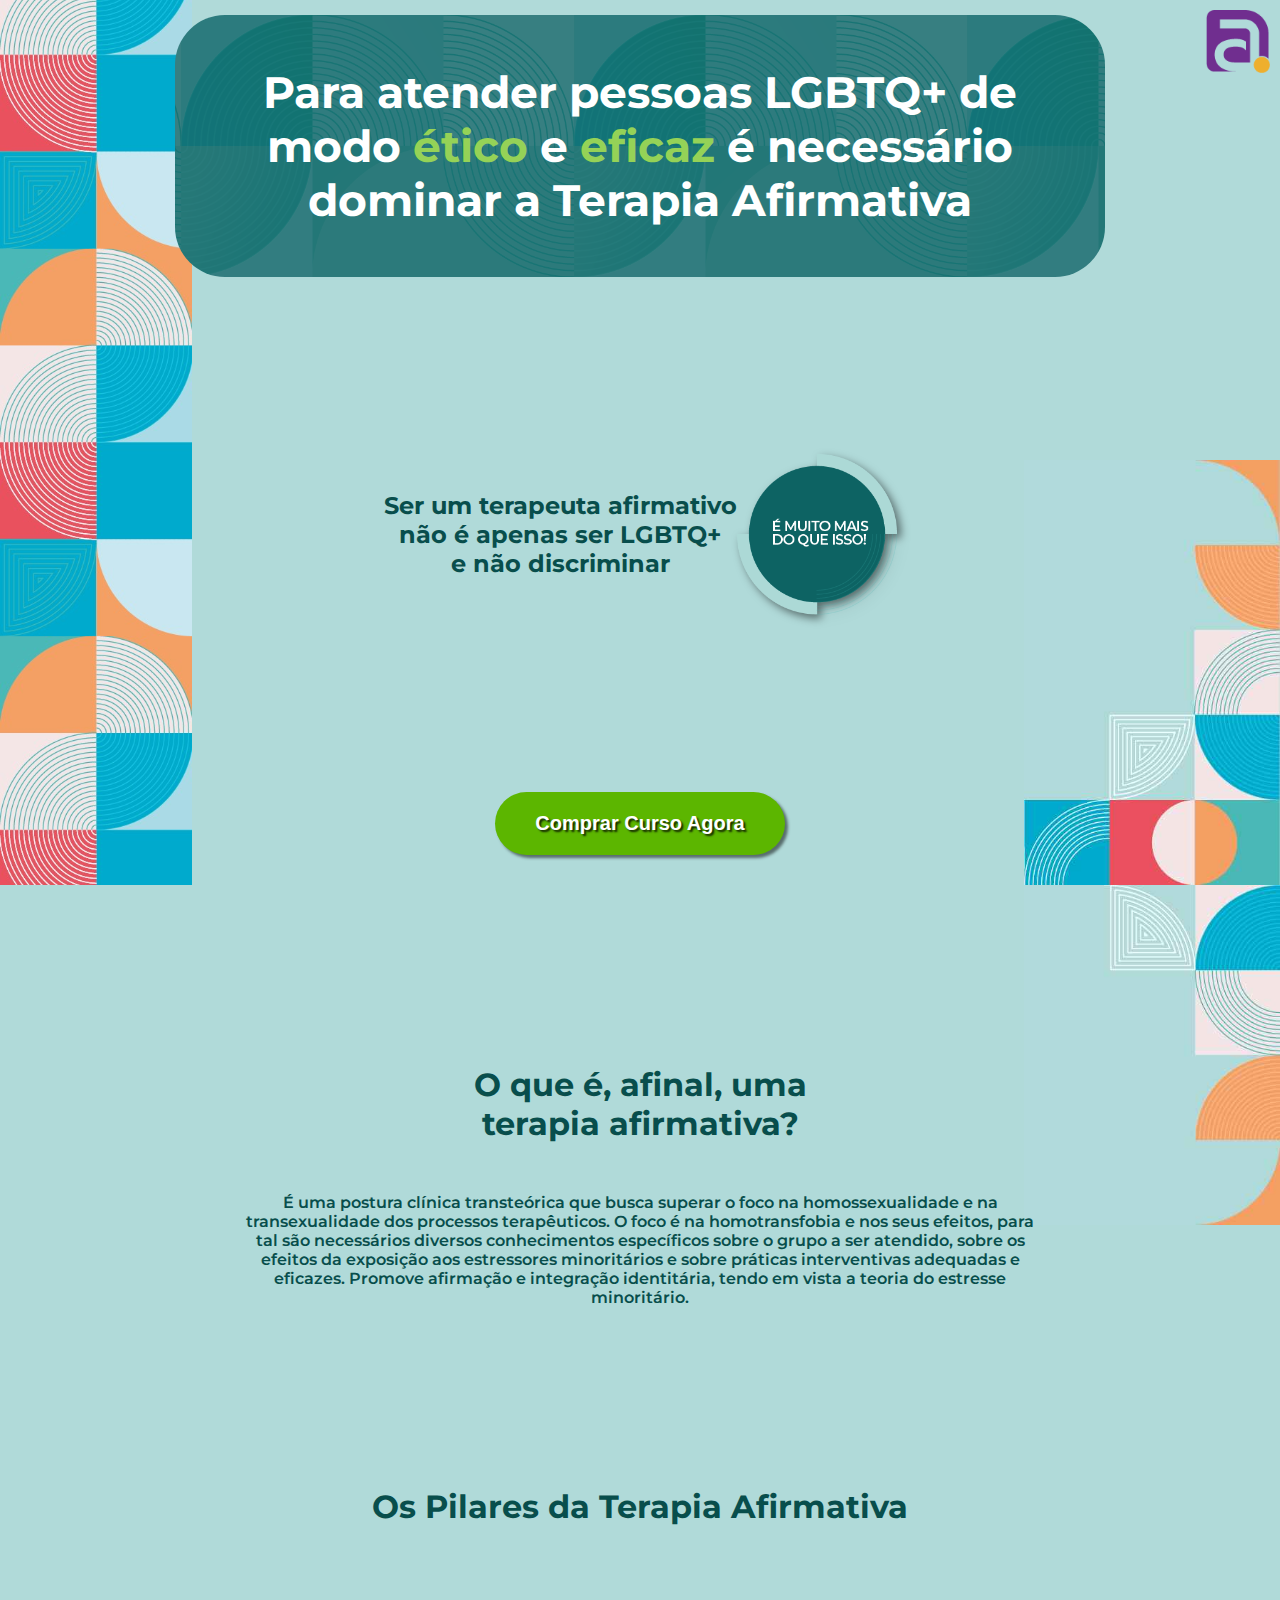
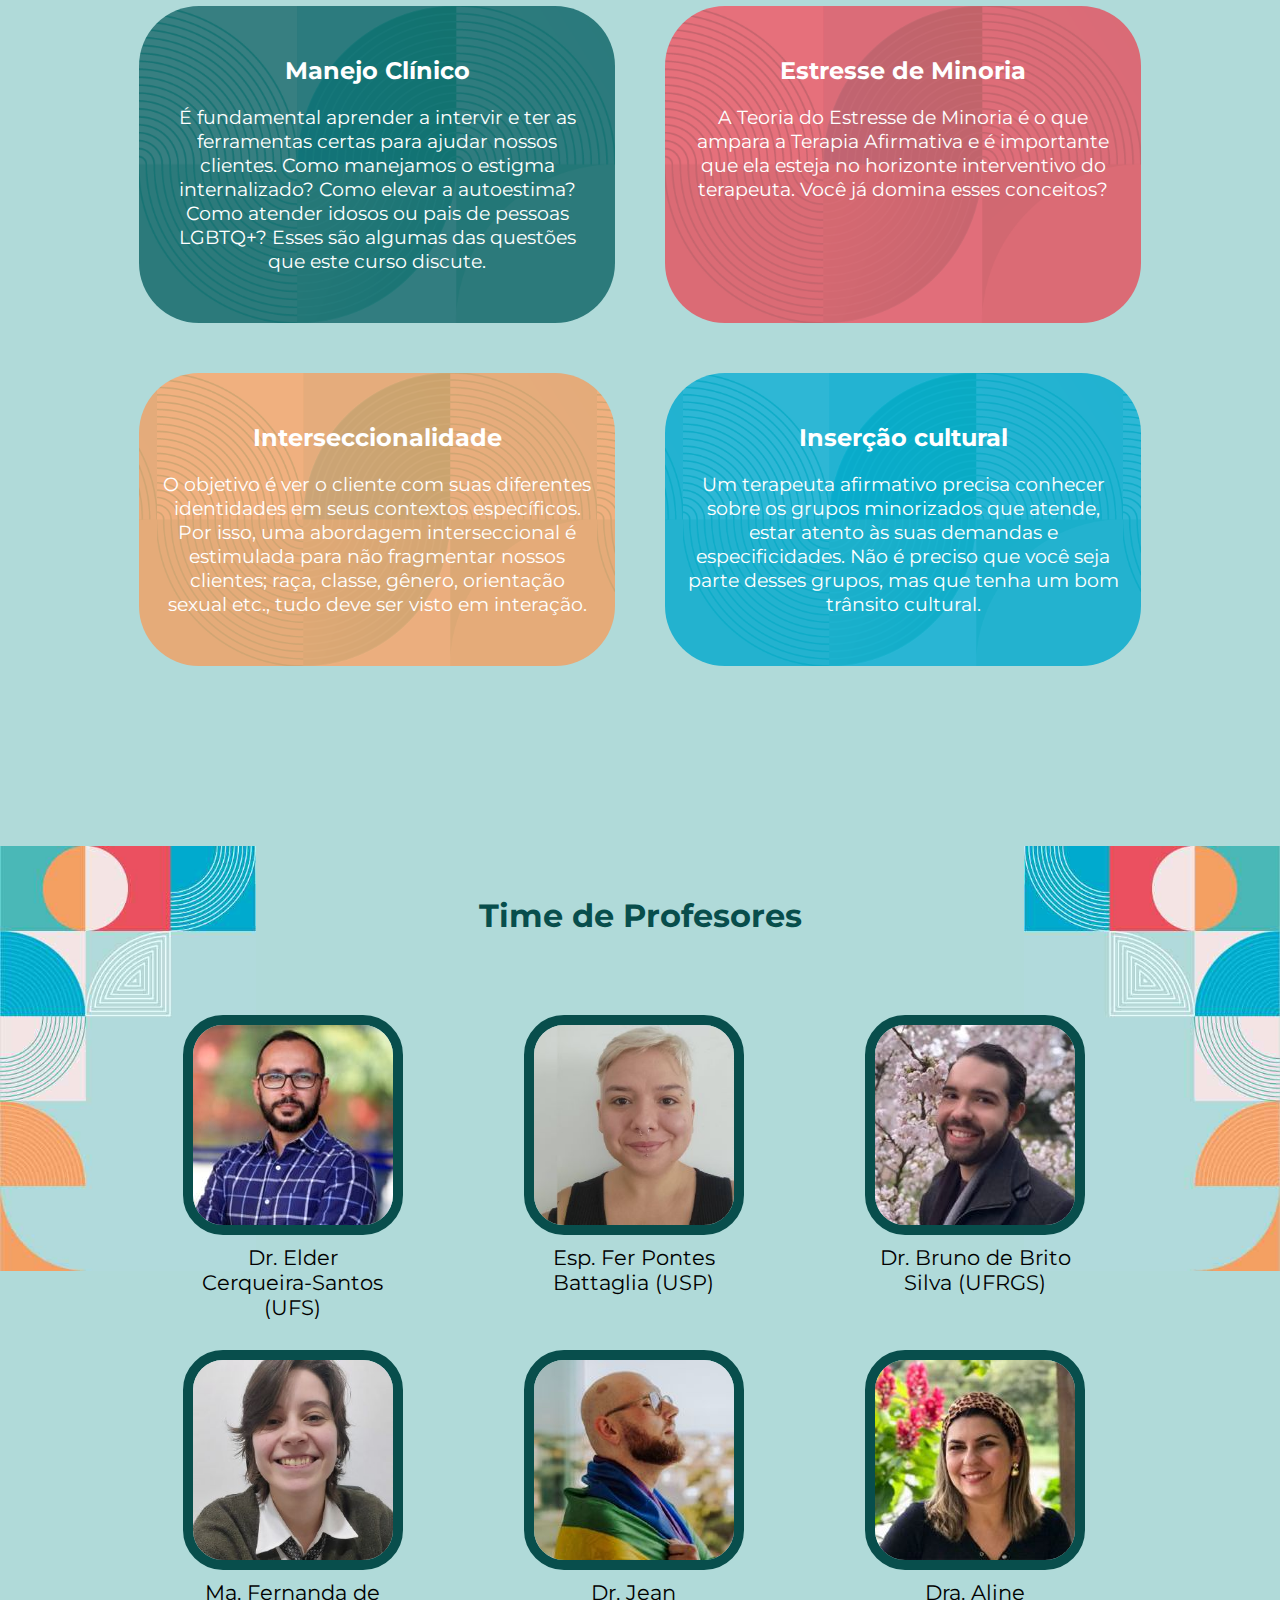
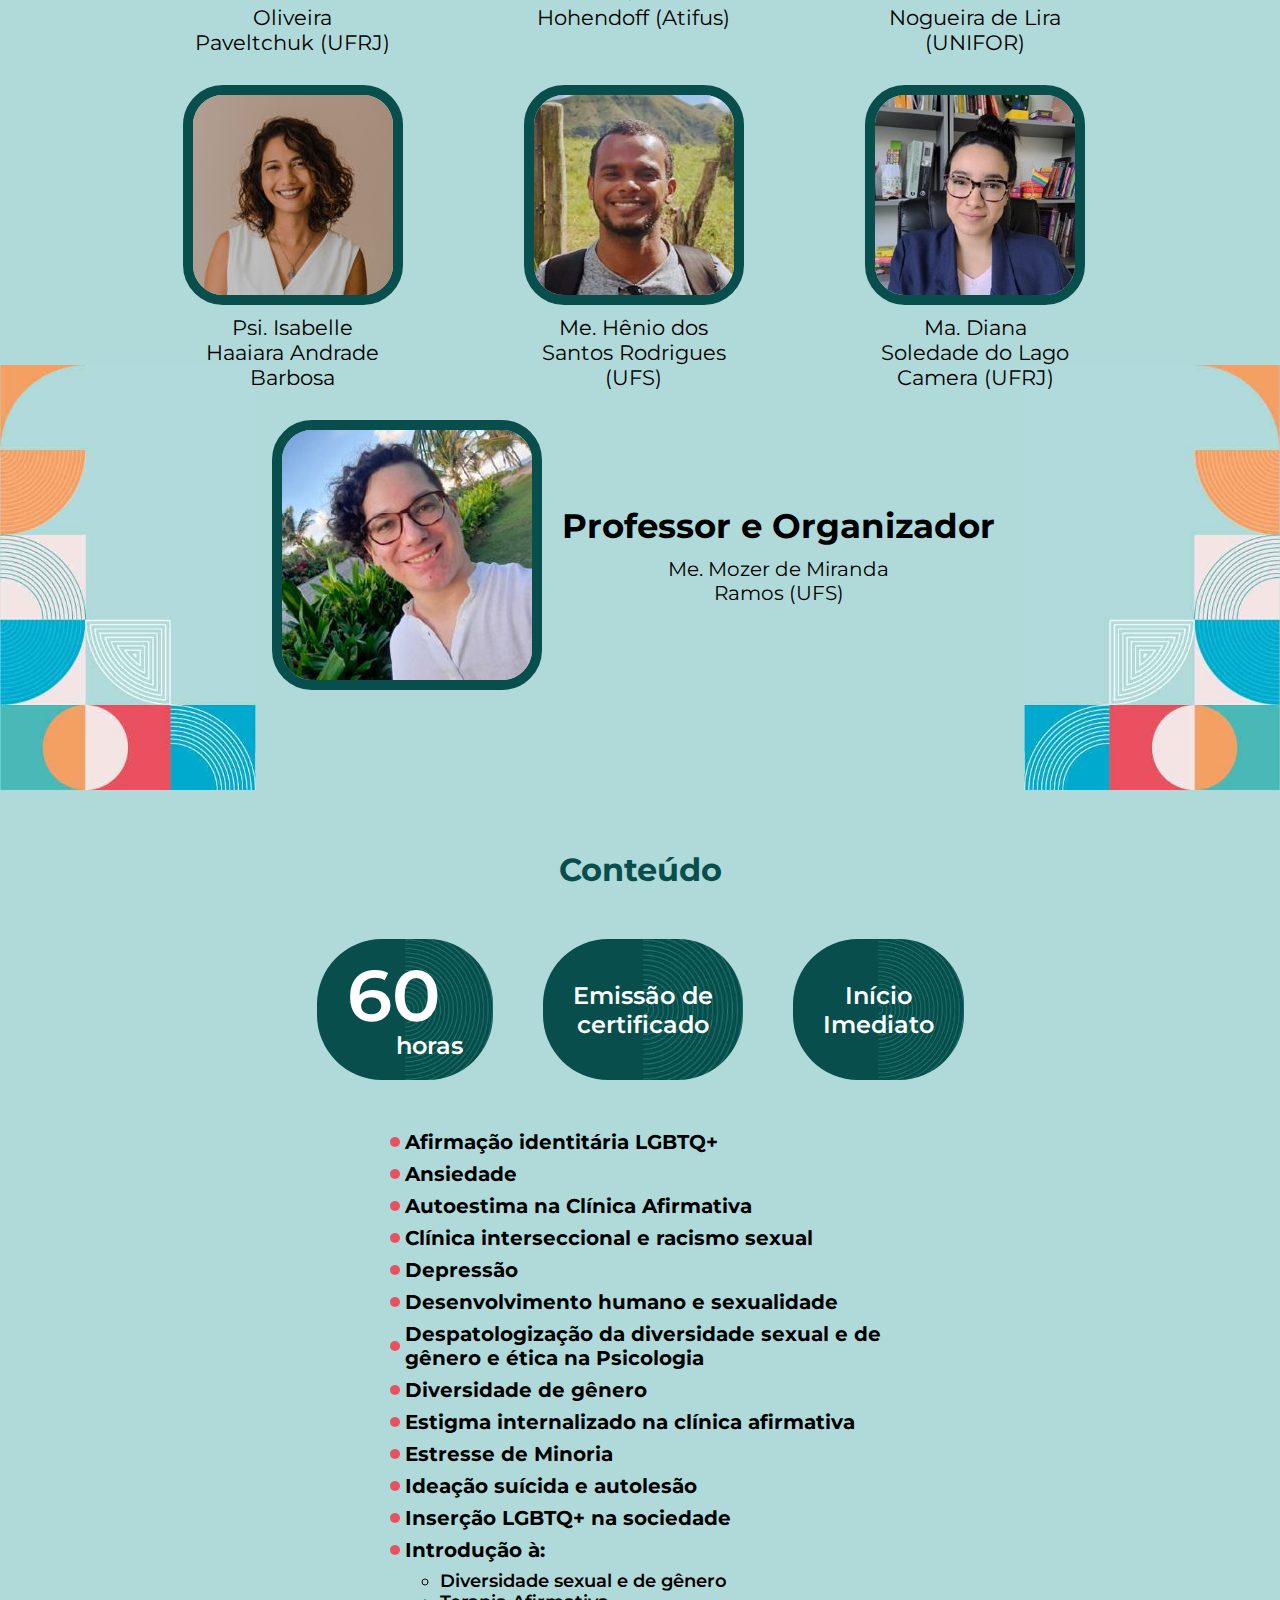
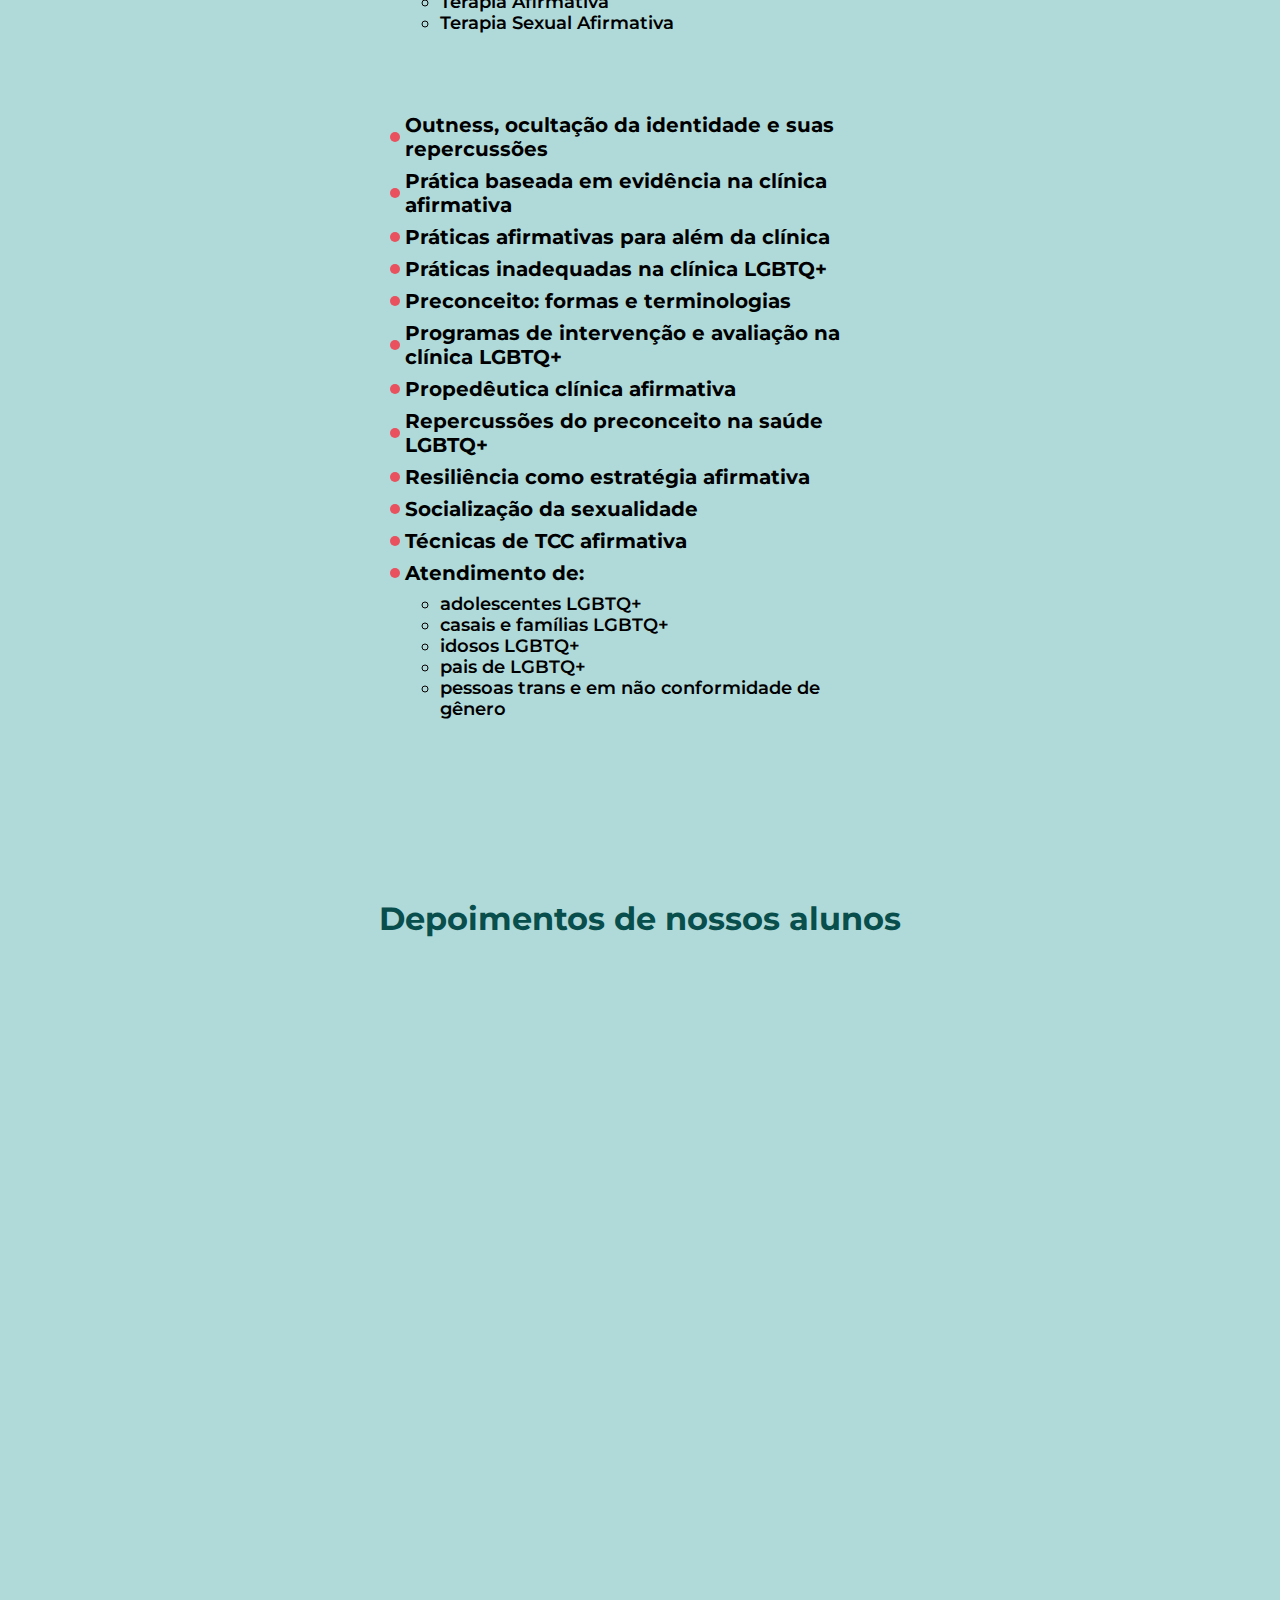
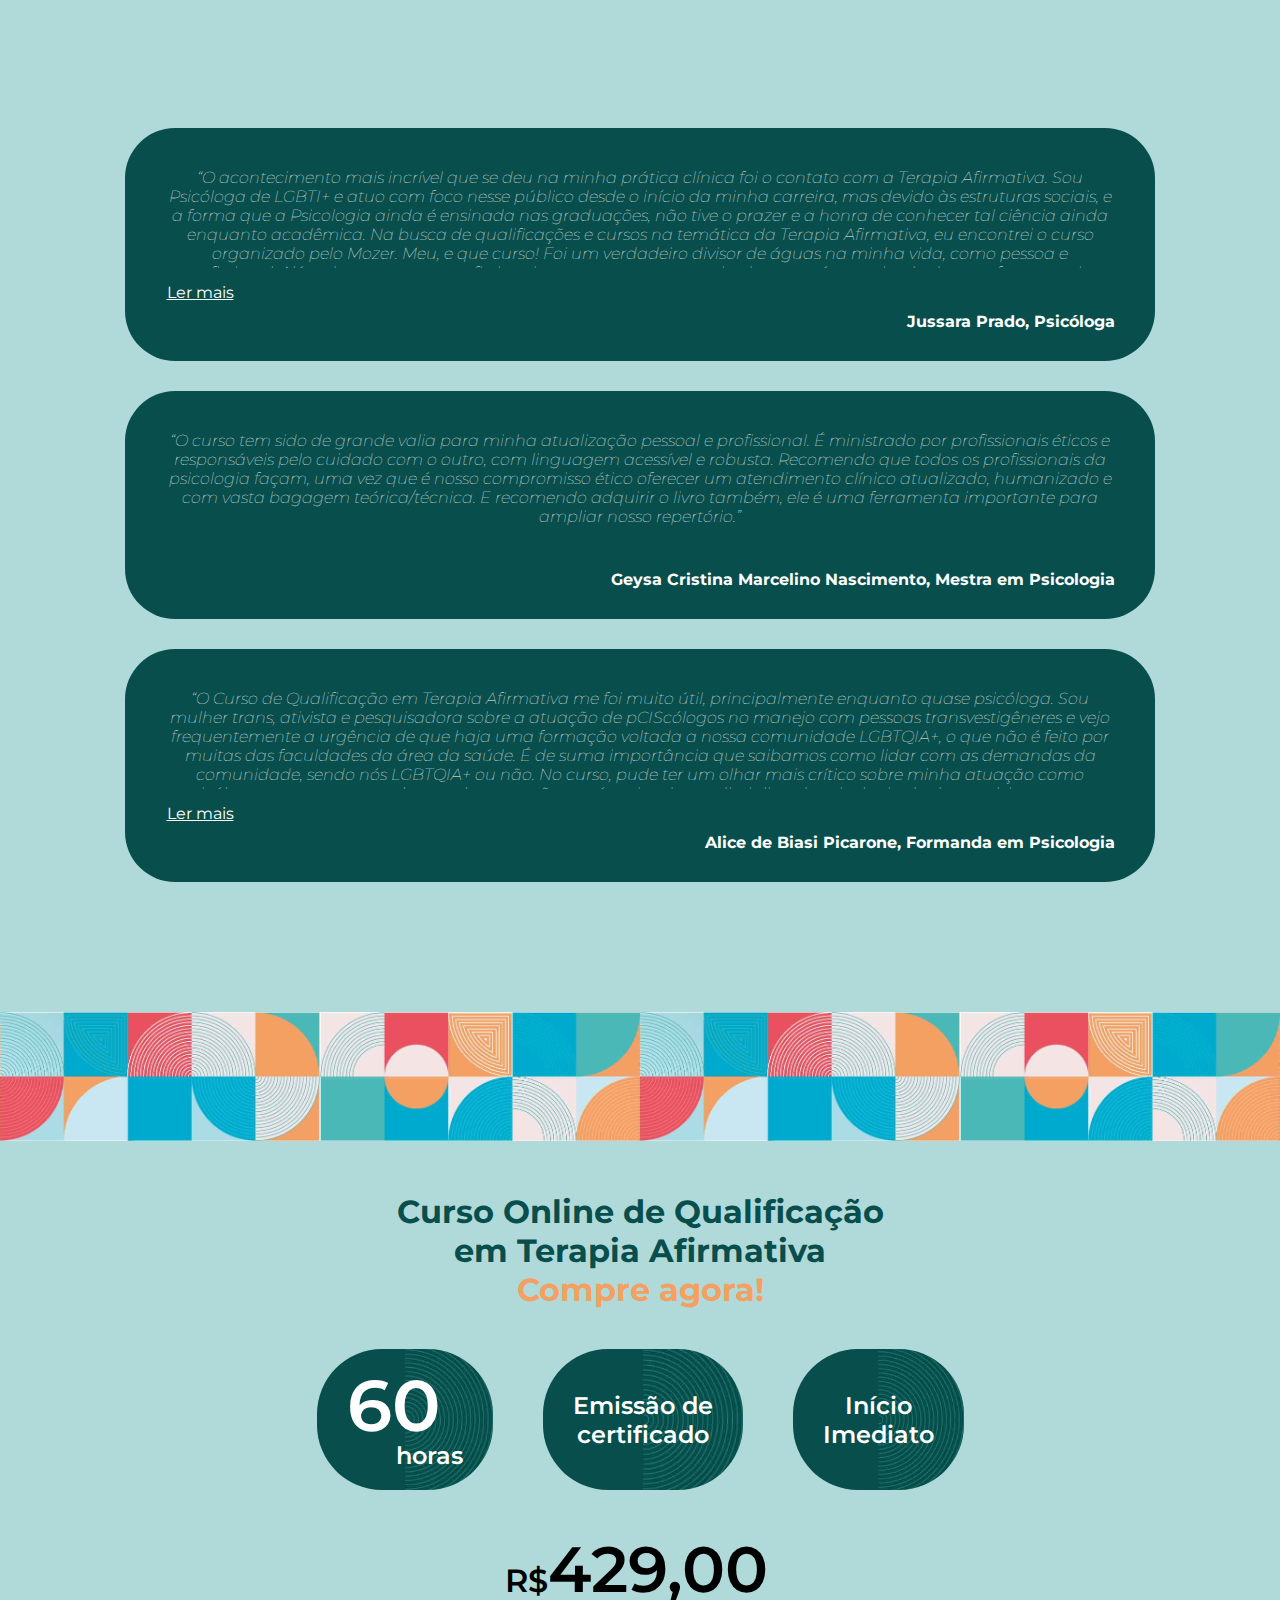
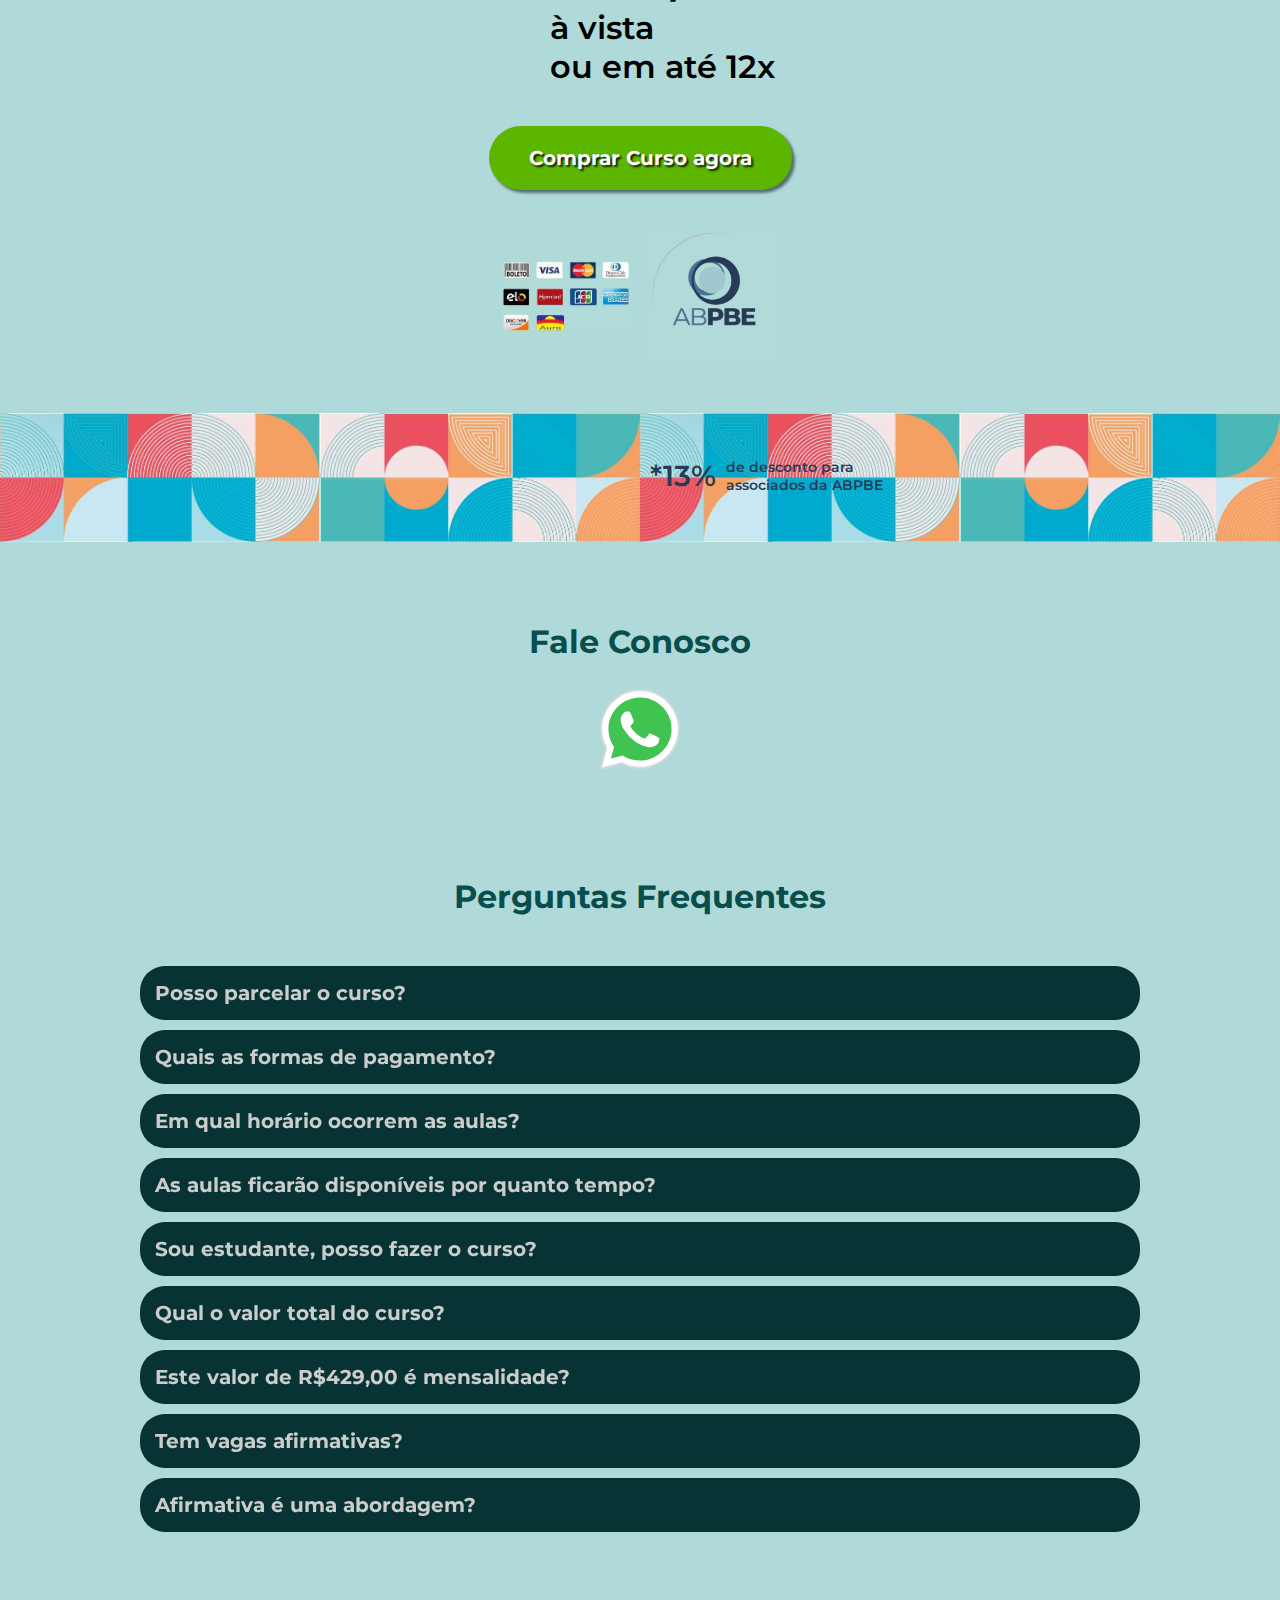
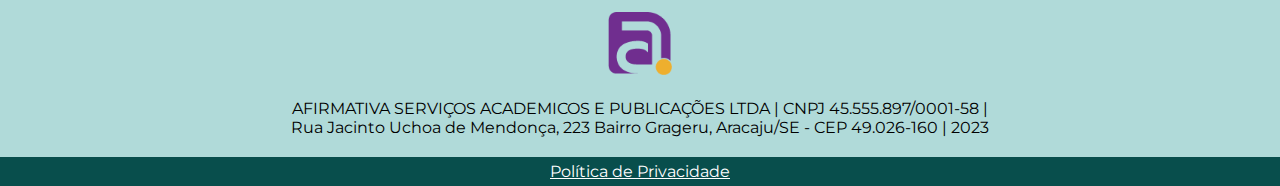
==== commit 4cc3bb73: "update rescale fotos" ====
--- a/index.html
+++ b/index.html
@@ -7,6 +7,7 @@
     <link rel="stylesheet" href="style.css">
     <link rel="shortcut icon" href="images/logo/logo-afirmativa-roxo.png" type="image/x-icon">
     <title>Terapia Afirmativa LGBTQ+</title>
+    <meta name="description" content="Curso de Terapia Afirmativa LGBTQ+ com professores capacitados, 60 horas de conteúdo e certificado de conclusão.">
 
     <!-- Google tag (gtag.js) -->
     <script async src="https://www.googletagmanager.com/gtag/js?id=AW-11142041841"></script>
@@ -111,45 +112,45 @@
         <h2>Time de Profesores</h2>
         <div id="section-04__grid">
             <div class="section-04__grid-item">
-                <img src="images/professores/ElderCerqueira.png" alt="Dr. Elder Cerqueira-Santos (UFS)">
+                <img src="images/professores/ElderCerqueira-comp.jpg" alt="Dr. Elder Cerqueira-Santos (UFS)">
                 <p>Dr. Elder Cerqueira-Santos (UFS)</p>
             </div>
             <div class="section-04__grid-item">
-                <img src="images/professores/FerPontes.png" alt="Esp. Fer Pontes Battaglia (USP)">
+                <img src="images/professores/FerPontes-comp.jpg" alt="Esp. Fer Pontes Battaglia (USP)">
                 <p>Esp. Fer Pontes Battaglia (USP)</p>
             </div>
             <div class="section-04__grid-item">
-                <img src="images/professores/BrunoDeBrito.png" alt="Dr. Bruno de Brito Silva (UFRGS)">
+                <img src="images/professores/BrunoDeBrito-comp.jpg" alt="Dr. Bruno de Brito Silva (UFRGS)">
                 <p>Dr. Bruno de Brito Silva (UFRGS)</p>
             </div>
             <div class="section-04__grid-item">
-                <img src="images/professores/FernandaDeOliveira.png" alt="Ma. Fernanda de Oliveira Paveltchuk (UFRJ)">
+                <img src="images/professores/FernandaDeOliveira-comp.jpg" alt="Ma. Fernanda de Oliveira Paveltchuk (UFRJ)">
                 <p>Ma. Fernanda de Oliveira Paveltchuk (UFRJ)</p>
             </div>
             <div class="section-04__grid-item">
-                <img src="images/professores/JeanHohendoff.png" alt="Dr. Jean Hohendoff (Atifus)">
+                <img src="images/professores/JeanHohendoff-comp.jpg" alt="Dr. Jean Hohendoff (Atifus)">
                 <p>Dr. Jean Hohendoff (Atifus)</p>
             </div>
             <div class="section-04__grid-item">
-                <img src="images/professores/AlineNogueira.png" alt="Dra. Aline Nogueira de Lira (UNIFOR)">
+                <img src="images/professores/AlineNogueira-comp.jpg" alt="Dra. Aline Nogueira de Lira (UNIFOR)">
                 <p>Dra. Aline Nogueira de Lira (UNIFOR)</p>
             </div>
             <div class="section-04__grid-item">
-                <img src="images/professores/IsabelleHaaiara.png" alt="Psi. Isabelle Haaiara
+                <img src="images/professores/IsabelleHaaiara-comp.jpg" alt="Psi. Isabelle Haaiara
                 Andrade Barbosa">
                 <p>Psi. Isabelle Haaiara
                     Andrade Barbosa</p>
             </div>
             <div class="section-04__grid-item">
-                <img src="images/professores/HenioDosSantos.png" alt="Me. Hênio dos Santos Rodrigues (UFS)">
+                <img src="images/professores/HenioDosSantos-comp.jpg" alt="Me. Hênio dos Santos Rodrigues (UFS)">
                 <p>Me. Hênio dos Santos Rodrigues (UFS)</p>
             </div>
             <div class="section-04__grid-item">
-                <img src="images/professores/DianaSoledade.png" alt="Ma. Diana Soledade do Lago Camera (UFRJ)">
+                <img src="images/professores/DianaSoledade-comp.jpg" alt="Ma. Diana Soledade do Lago Camera (UFRJ)">
                 <p>Ma. Diana Soledade do Lago Camera (UFRJ)</p>
             </div>
             <div id="section-04__grid-item-mozer">
-                <img src="images/professores/MozerDeMiranda.png" alt="Me. Mozer de Miranda Ramos (UFS)" class="clickable" onclick="redirectMozer()">
+                <img src="images/professores/MozerDeMiranda-comp.jpg" alt="Me. Mozer de Miranda Ramos (UFS)" class="clickable" onclick="redirectMozer()">
                 <div>
                     <p>Professor e Organizador</p>
                     <p>Me. Mozer de Miranda <br> Ramos (UFS)</p>
@@ -221,14 +222,12 @@
     <!-- DEPOIMENTO -->
     <section id="section-06">
         <h2>Depoimentos de nossos alunos</h2>
-        <!--
         <div id="section-06__grid-iframes">
             <iframe src="https://www.youtube.com/embed/RSrTi232EjM" title="YouTube video player" frameborder="0" allow="accelerometer; autoplay; clipboard-write; encrypted-media; gyroscope; picture-in-picture; web-share" allowfullscreen></iframe>
             <iframe src="https://youtube.com/embed/p2BUO2pIFTs" title="YouTube video player" frameborder="0" allow="accelerometer; autoplay; clipboard-write; encrypted-media; gyroscope; picture-in-picture; web-share" allowfullscreen></iframe>
             <iframe src="https://www.youtube.com/embed/n2fzh9N7JpY" title="YouTube video player" frameborder="0" allow="accelerometer; autoplay; clipboard-write; encrypted-media; gyroscope; picture-in-picture; web-share" allowfullscreen></iframe>
             <iframe src="https://www.youtube.com/embed/XsYBdkm_TgM" title="YouTube video player" frameborder="0" allow="accelerometer; autoplay; clipboard-write; encrypted-media; gyroscope; picture-in-picture; web-share" allowfullscreen></iframe>
         </div>
-        -->
         <div id="secton-06__container-depoimentos">
             <div class="div-depoimento" id="d01" onclick="toggleElement('d01')">
                 <p class="italic p-depoimento">
--- a/style.css
+++ b/style.css
@@ -91,6 +91,7 @@
 
 body{
     background-color: var(--var-background-color);
+    overflow-x: hidden;
 }
 
 h2{
@@ -113,7 +114,7 @@
     position: relative;
     left: 0px;
     right: 0px;
-    background-image: url(images/ativo-agrupado-5.png), url(images/bloco-canto-bd.jpg);
+    background-image: url(images/bloco-vertical-cortado-comp.jpg), url(images/bloco-canto-bd.jpg);
     background-position: center left, bottom right;
     background-size: 15%, 20%;
     background-repeat: repeat-y, no-repeat;
@@ -137,7 +138,7 @@
 }
 
 #section-01__header{
-    background: var(--var-color-01) url(images/ativo-55657.png) repeat center;
+    background: var(--var-color-01) url(images/texturas/textura-fundo-01-seamless.png) repeat center;
     background-size: contain;
     max-width: 830px;
     border-radius: 50px;
